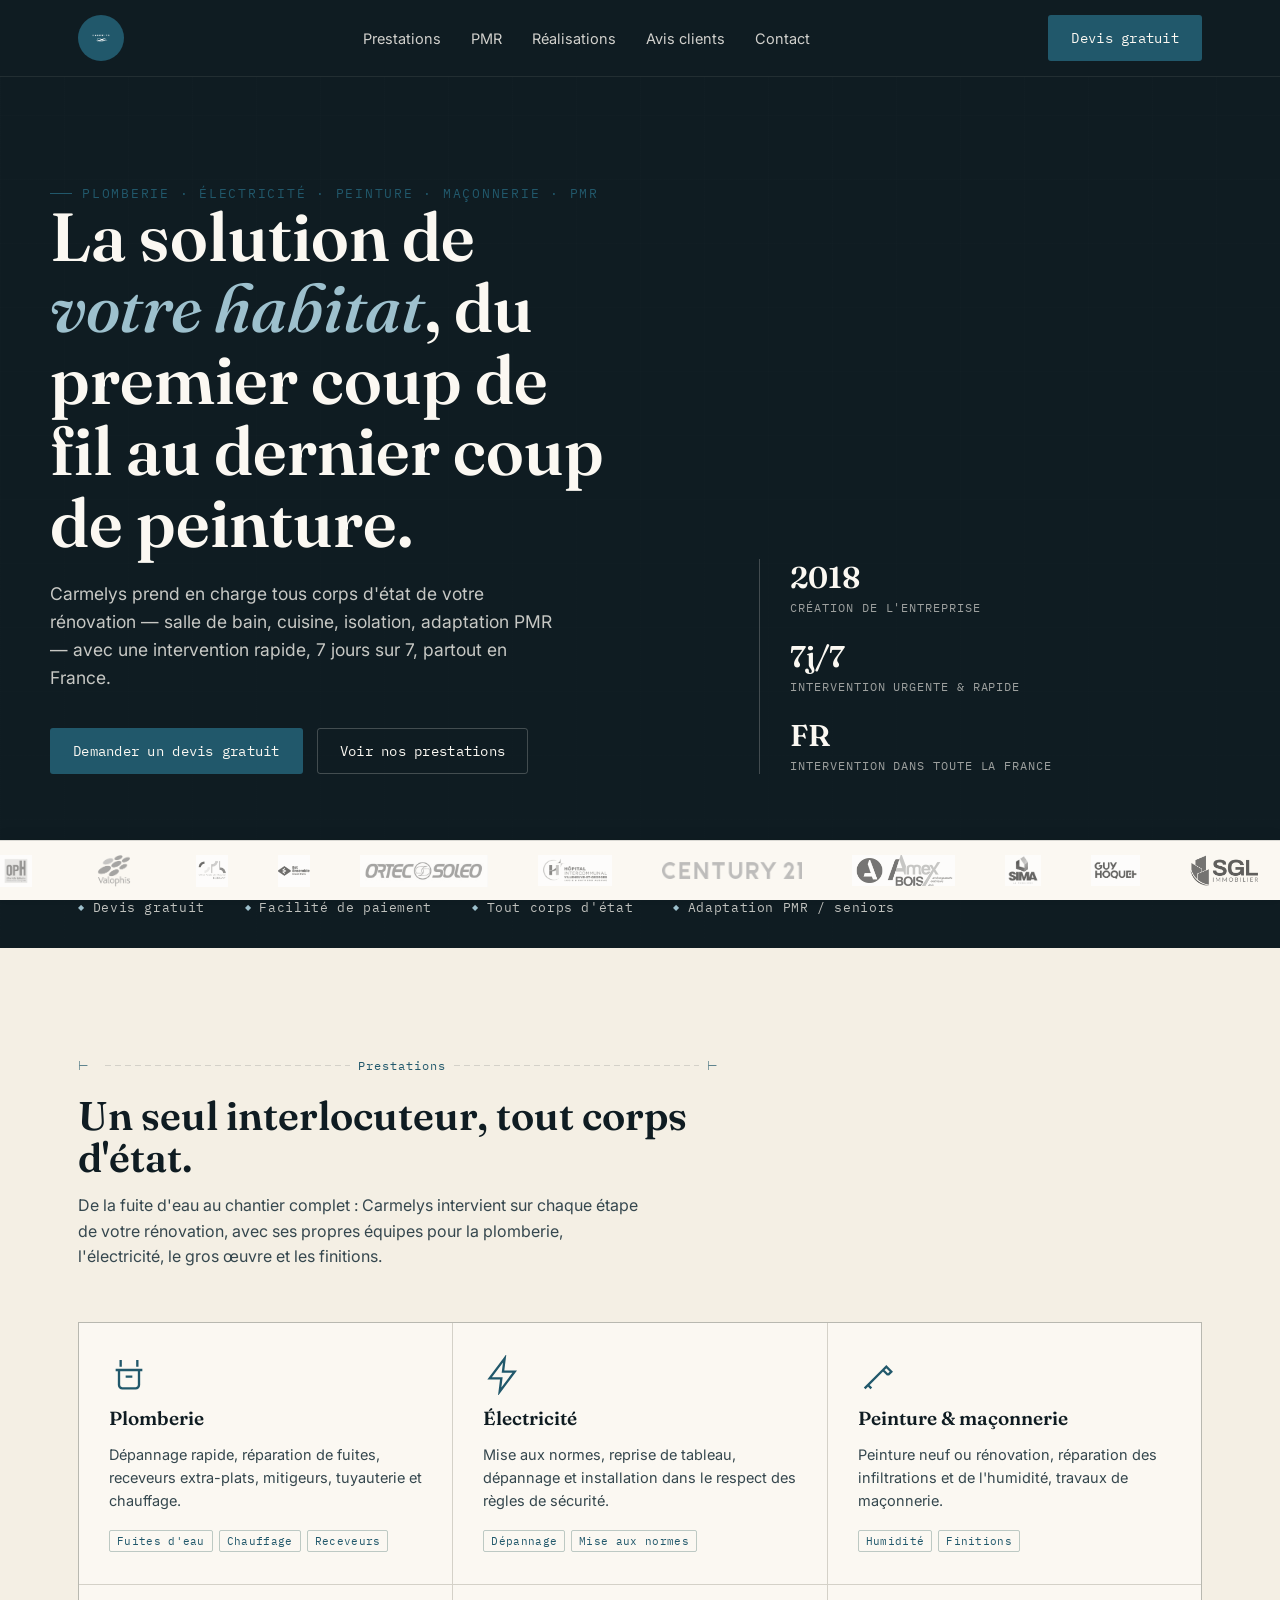
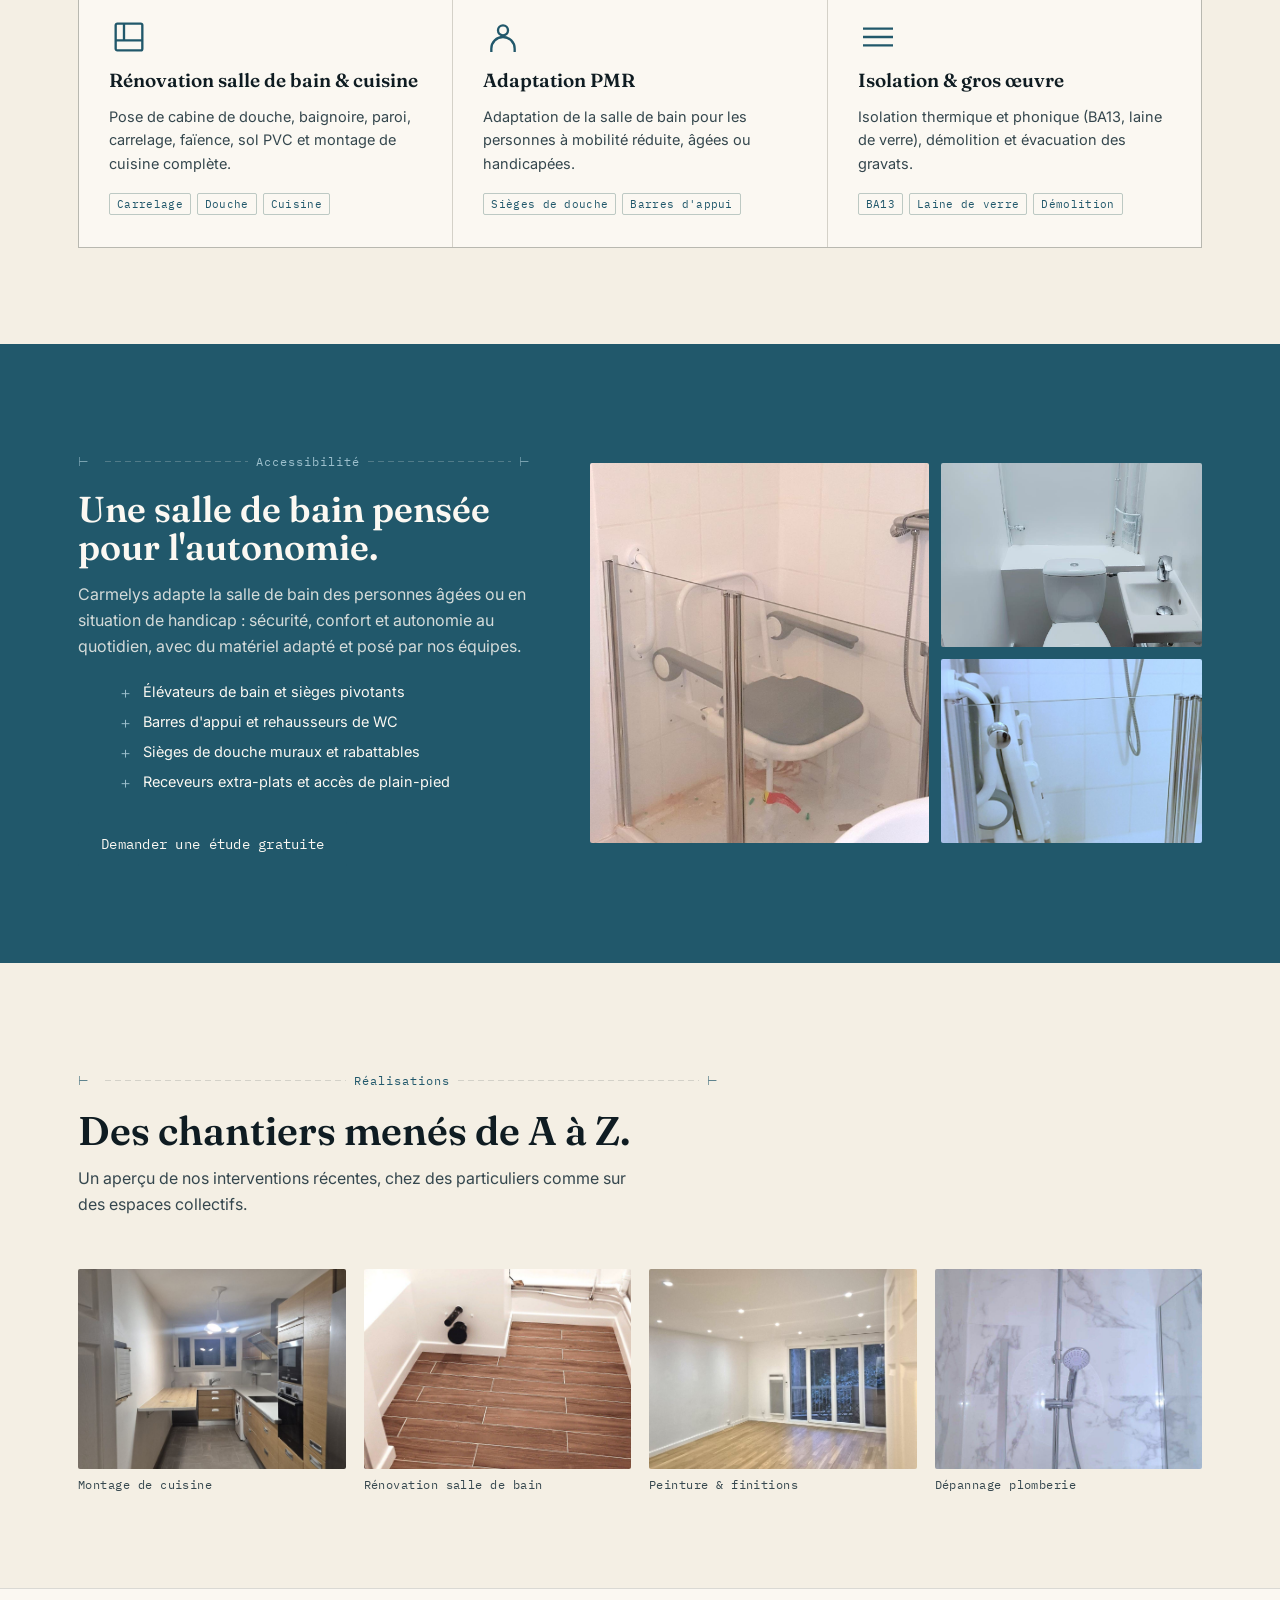
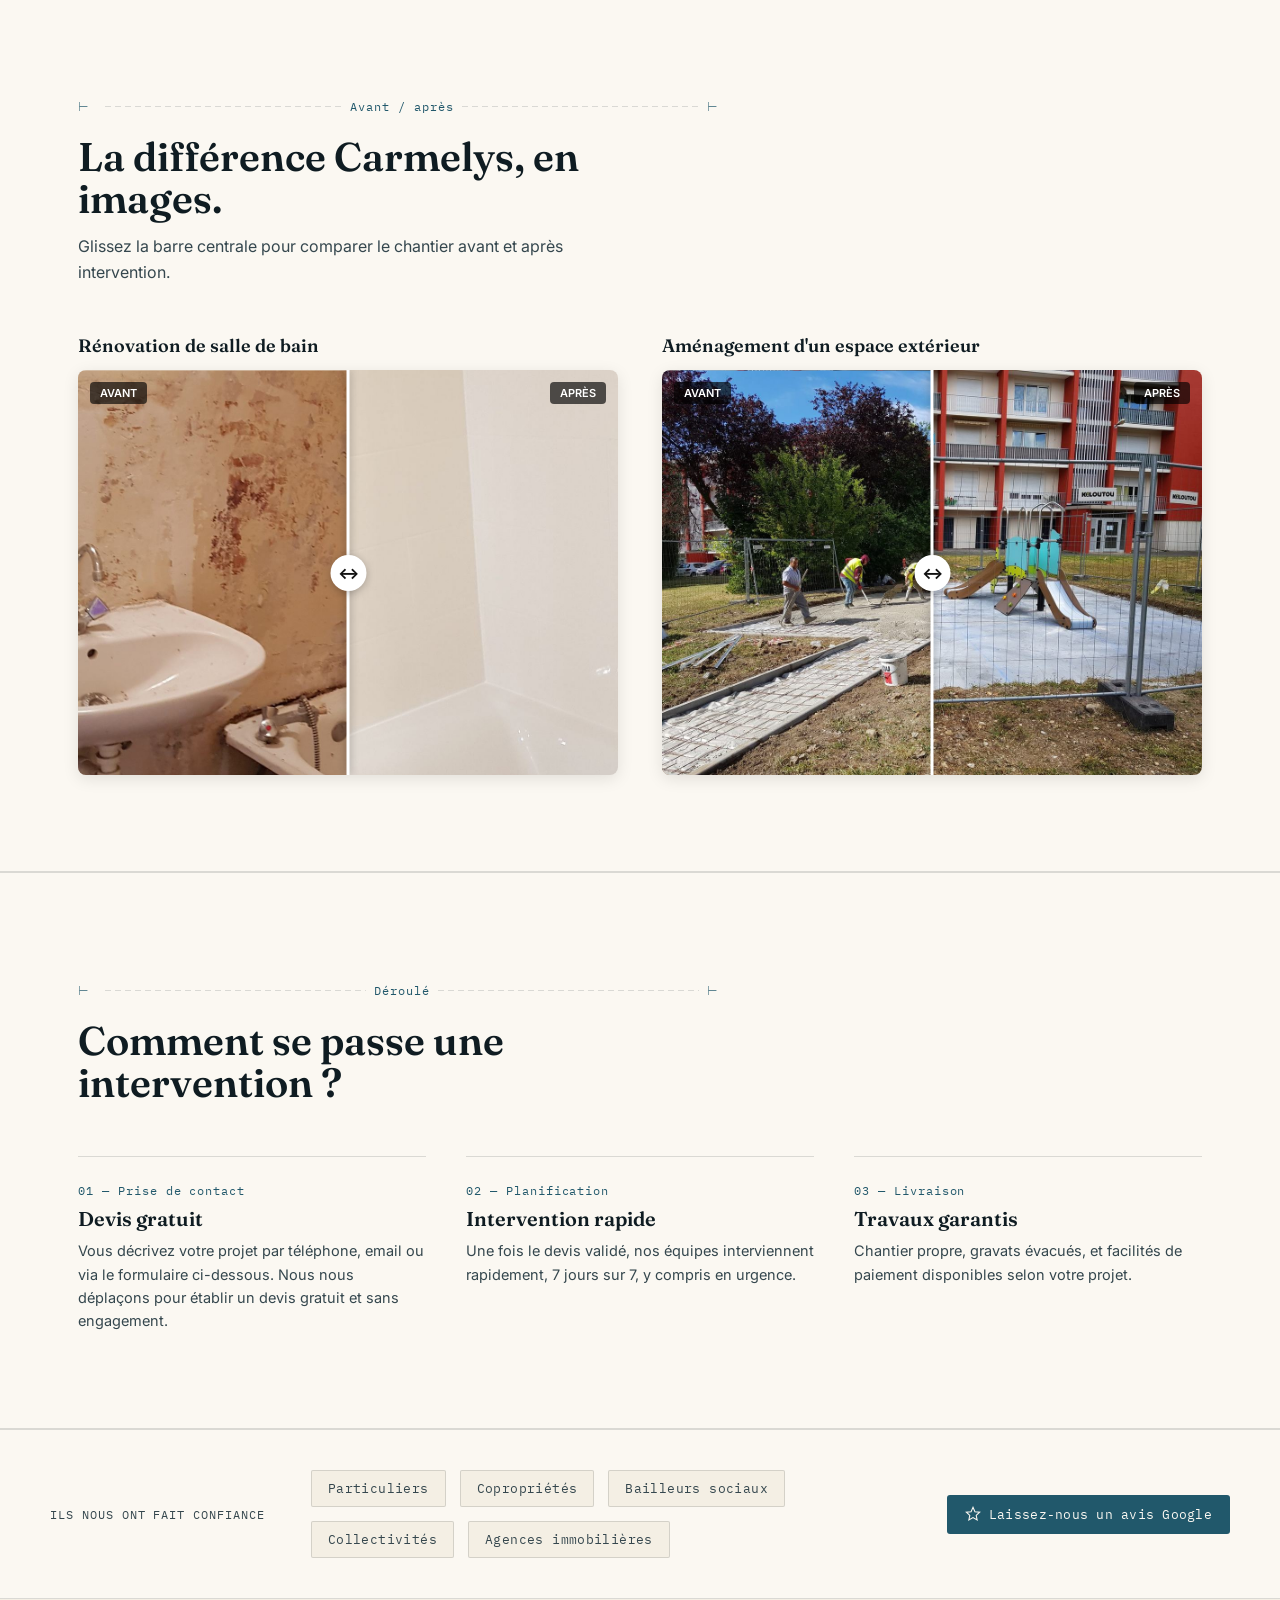
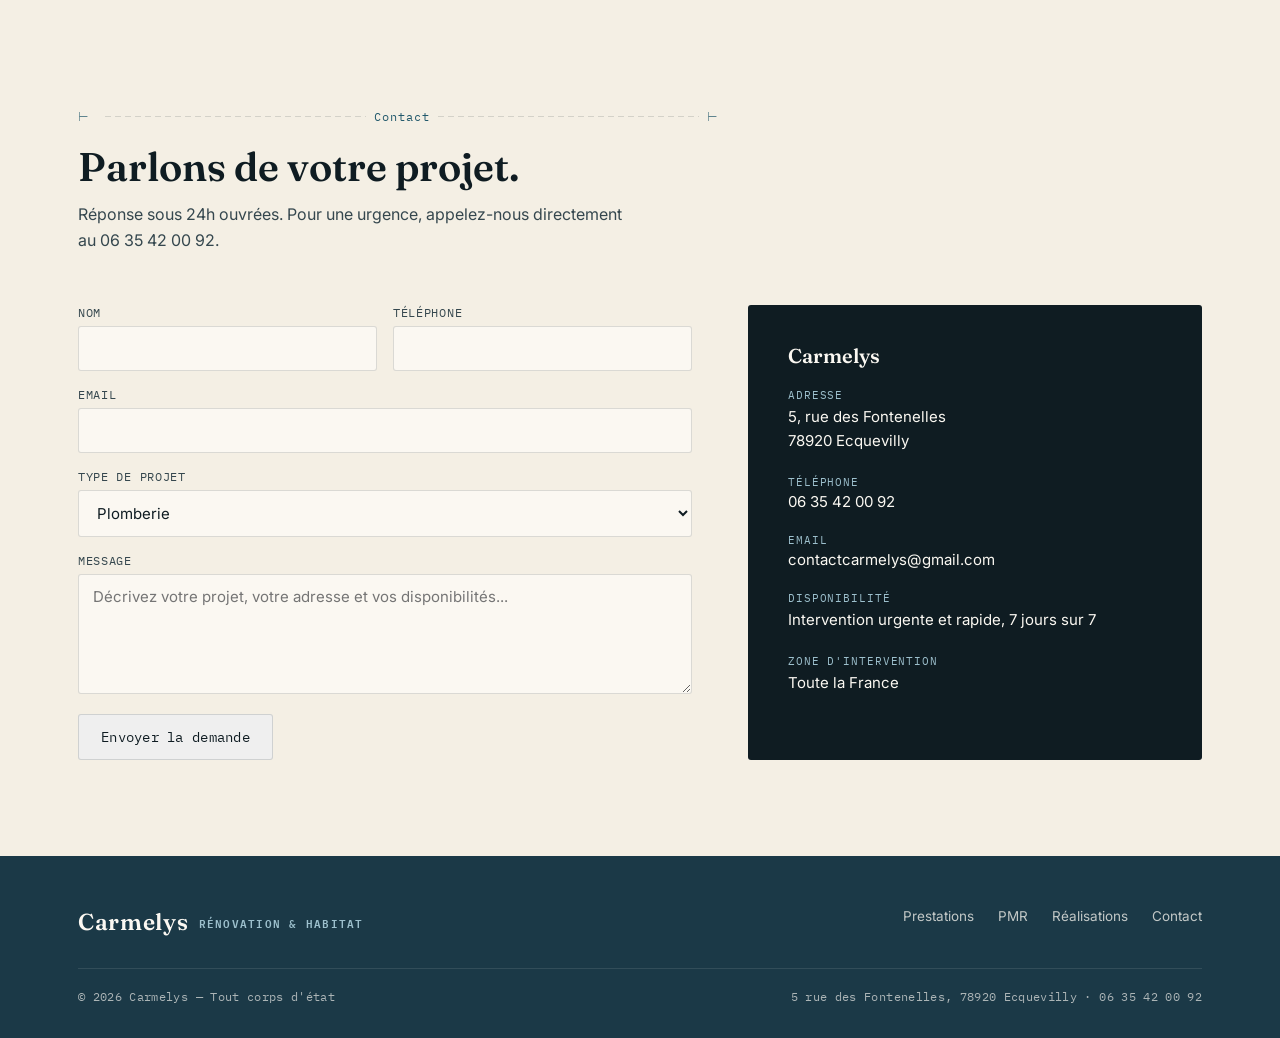
==== index.html @ 8f93f8f7 "Update index.html" ====
<!DOCTYPE html>
<html lang="fr">
<head>
<meta charset="UTF-8">
<meta name="viewport" content="width=device-width, initial-scale=1.0">
<title>Carmelys — Rénovation & adaptation de l'habitat | Ecquevilly</title>
<meta name="description" content="Carmelys : plomberie, électricité, peinture, maçonnerie, rénovation de salle de bain et cuisine, adaptation PMR. Intervention rapide, 7j/7, dans toute la France. Devis gratuit.">
<link rel="preconnect" href="https://fonts.googleapis.com">
<link rel="preconnect" href="https://fonts.gstatic.com" crossorigin>
<link href="https://fonts.googleapis.com/css2?family=Fraunces:ital,wght@0,500;0,600;1,500&family=Inter:wght@400;500;600&family=IBM+Plex+Mono:wght@400;500&display=swap" rel="stylesheet">
<link rel="stylesheet" href="assets/css/style.css">
</head>
<body>

<header class="site">
  <div class="wrap nav">
    <a href="#top" class="logo"><img src="assets/img/logo.png" alt="Carmelys" class="logo-mark"></a>
    <ul class="nav-links">
      <li><a href="#prestations">Prestations</a></li>
      <li><a href="#pmr">PMR</a></li>
      <li><a href="#realisations">Réalisations</a></li>
      <li><a href="#confiance">Avis clients</a></li>
      <li><a href="#contact">Contact</a></li>
    </ul>
    <div class="nav-actions">
      <a class="btn btn-primary" href="#contact">Devis gratuit</a>
      <button class="nav-toggle" id="nav-toggle" aria-expanded="false" aria-controls="mobile-menu" aria-label="Ouvrir le menu">
        <svg width="22" height="22" viewBox="0 0 24 24" fill="none" stroke="currentColor" stroke-width="2"><path d="M3 6h18M3 12h18M3 18h18"/></svg>
      </button>
    </div>
  </div>
  <ul class="nav-links mobile" id="mobile-menu">
    <li><a href="#prestations">Prestations</a></li>
    <li><a href="#pmr">PMR</a></li>
    <li><a href="#realisations">Réalisations</a></li>
    <li><a href="#confiance">Avis clients</a></li>
    <li><a href="#contact">Contact</a></li>
  </ul>
</header>

<main id="top">

  <!-- HERO -->
  <section class="hero" style="padding:0;">
    <div class="wrap hero-inner">
      <div>
        <div class="eyebrow">Plomberie · Électricité · Peinture · Maçonnerie · PMR</div>
        <h1>La solution de <em>votre habitat</em>, du premier coup de fil au dernier coup de peinture.</h1>
        <p class="lead">Carmelys prend en charge tous corps d'état de votre rénovation — salle de bain, cuisine, isolation, adaptation PMR — avec une intervention rapide, 7 jours sur 7, partout en France.</p>
        <div class="hero-ctas">
          <a class="btn btn-primary" href="#contact">Demander un devis gratuit</a>
          <a class="btn btn-ghost" href="#prestations">Voir nos prestations</a>
        </div>
      </div>
      <div class="hero-stats">
        <div class="hero-stat"><b>2018</b><span>Création de l'entreprise</span></div>
        <div class="hero-stat"><b>7j/7</b><span>Intervention urgente &amp; rapide</span></div>
        <div class="hero-stat"><b>FR</b><span>Intervention dans toute la France</span></div>
      </div>
    </div>
    <div class="wrap">
      <ul class="hero-strip">
        <li>Devis gratuit</li>
        <li>Facilité de paiement</li>
        <li>Tout corps d'état</li>
        <li>Adaptation PMR / seniors</li>
      </ul>
    </div>
  </section>

  <!-- PRESTATIONS -->
  <section id="prestations">
    <div class="wrap">
      <div class="section-head">
        <div class="dimline"><span></span><span class="rule"></span><span>Prestations</span><span class="rule"></span></div>
        <h2>Un seul interlocuteur, tout corps d'état.</h2>
        <p>De la fuite d'eau au chantier complet : Carmelys intervient sur chaque étape de votre rénovation, avec ses propres équipes pour la plomberie, l'électricité, le gros œuvre et les finitions.</p>
      </div>

      <div class="services-grid">

        <div class="service-card">
          <svg class="service-icon" viewBox="0 0 24 24" fill="none" stroke="currentColor" stroke-width="1.4"><path d="M7 3v4M17 3v4M4 9h16M6 9v9a2 2 0 002 2h8a2 2 0 002-2V9M10 13h4"/></svg>
          <h3>Plomberie</h3>
          <p>Dépannage rapide, réparation de fuites, receveurs extra-plats, mitigeurs, tuyauterie et chauffage.</p>
          <div class="service-tags"><span>Fuites d'eau</span><span>Chauffage</span><span>Receveurs</span></div>
        </div>

        <div class="service-card">
          <svg class="service-icon" viewBox="0 0 24 24" fill="none" stroke="currentColor" stroke-width="1.4"><path d="M13 2 4 14h7l-1 8 9-12h-7l1-8Z"/></svg>
          <h3>Électricité</h3>
          <p>Mise aux normes, reprise de tableau, dépannage et installation dans le respect des règles de sécurité.</p>
          <div class="service-tags"><span>Dépannage</span><span>Mise aux normes</span></div>
        </div>

        <div class="service-card">
          <svg class="service-icon" viewBox="0 0 24 24" fill="none" stroke="currentColor" stroke-width="1.4"><path d="M4 20 15 9m0 0 2-2 3 3-2 2m-3-3 3 3M6 18l2 2"/></svg>
          <h3>Peinture &amp; maçonnerie</h3>
          <p>Peinture neuf ou rénovation, réparation des infiltrations et de l'humidité, travaux de maçonnerie.</p>
          <div class="service-tags"><span>Humidité</span><span>Finitions</span></div>
        </div>

        <div class="service-card">
          <svg class="service-icon" viewBox="0 0 24 24" fill="none" stroke="currentColor" stroke-width="1.4"><rect x="4" y="4" width="16" height="16" rx="1"/><path d="M4 14h16M9 4v10"/></svg>
          <h3>Rénovation salle de bain &amp; cuisine</h3>
          <p>Pose de cabine de douche, baignoire, paroi, carrelage, faïence, sol PVC et montage de cuisine complète.</p>
          <div class="service-tags"><span>Carrelage</span><span>Douche</span><span>Cuisine</span></div>
        </div>

        <div class="service-card">
          <svg class="service-icon" viewBox="0 0 24 24" fill="none" stroke="currentColor" stroke-width="1.4"><circle cx="12" cy="8" r="3"/><path d="M5 21v-2a7 7 0 0114 0v2"/></svg>
          <h3>Adaptation PMR</h3>
          <p>Adaptation de la salle de bain pour les personnes à mobilité réduite, âgées ou handicapées.</p>
          <div class="service-tags"><span>Sièges de douche</span><span>Barres d'appui</span></div>
        </div>

        <div class="service-card">
          <svg class="service-icon" viewBox="0 0 24 24" fill="none" stroke="currentColor" stroke-width="1.4"><path d="M3 12h18M3 7h18M3 17h18"/></svg>
          <h3>Isolation &amp; gros œuvre</h3>
          <p>Isolation thermique et phonique (BA13, laine de verre), démolition et évacuation des gravats.</p>
          <div class="service-tags"><span>BA13</span><span>Laine de verre</span><span>Démolition</span></div>
        </div>

      </div>
    </div>
  </section>

  <!-- PMR -->
  <section id="pmr" class="pmr">
    <div class="wrap pmr-inner">
      <div>
        <div class="dimline on-dark"><span></span><span class="rule"></span><span>Accessibilité</span><span class="rule"></span></div>
        <h2>Une salle de bain pensée pour l'autonomie.</h2>
        <p>Carmelys adapte la salle de bain des personnes âgées ou en situation de handicap : sécurité, confort et autonomie au quotidien, avec du matériel adapté et posé par nos équipes.</p>
        <ul class="pmr-list">
          <li>Élévateurs de bain et sièges pivotants</li>
          <li>Barres d'appui et rehausseurs de WC</li>
          <li>Sièges de douche muraux et rabattables</li>
          <li>Receveurs extra-plats et accès de plain-pied</li>
        </ul>
        <div class="hero-ctas" style="margin-top:28px;">
          <a class="btn btn-primary" href="#contact">Demander une étude gratuite</a>
        </div>
      </div>
      <div class="pmr-photos">
        <img class="tall" src="assets/img/bathlift.jpg" alt="Élévateur de bain installé pour l'adaptation PMR">
        <img src="assets/img/toilet.jpg" alt="Barre d'appui posée près des toilettes">
        <img src="assets/img/showerchair.jpg" alt="Siège de douche rabattable pour personne à mobilité réduite">
      </div>
    </div>
  </section>

  <!-- REALISATIONS -->
  <section id="realisations">
    <div class="wrap">
      <div class="section-head">
        <div class="dimline"><span></span><span class="rule"></span><span>Réalisations</span><span class="rule"></span></div>
        <h2>Des chantiers menés de A à Z.</h2>
        <p>Un aperçu de nos interventions récentes, chez des particuliers comme sur des espaces collectifs.</p>
      </div>
      <div class="gallery">
        <figure>
          <img src="assets/img/kitchen.jpg" alt="Montage complet d'une cuisine">
          <figcaption>Montage de cuisine</figcaption>
        </figure>
        <figure>
          <img src="assets/img/bathmosaic.jpg" alt="Rénovation de salle de bain avec carrelage mosaïque">
          <figcaption>Rénovation salle de bain</figcaption>
        </figure>
        <figure>
          <img src="assets/img/peinture.jpg" alt="Travaux de peinture et remise en état des murs">
          <figcaption>Peinture &amp; finitions</figcaption>
        </figure>
        <figure>
          <img src="assets/img/plomberie.jpg" alt="Intervention de plomberie sur une installation">
          <figcaption>Dépannage plomberie</figcaption>
        </figure>
      </div>
    </div>
  </section>

<!-- AVANT / APRES INTERACTIF -->
  <section id="avant-apres" style="background:var(--paper); border-top:1px solid var(--line); border-bottom:1px solid var(--line);">
    <div class="wrap">
      <div class="section-head">
        <div class="dimline"><span></span><span class="rule"></span><span>Avant / après</span><span class="rule"></span></div>
        <h2>La différence Carmelys, en images.</h2>
        <p>Glissez la barre centrale pour comparer le chantier avant et après intervention.</p>
      </div>
      <div class="ba-grid">
        
        <!-- Projet 1 -->
        <div class="ba-pair">
          <h3>Rénovation de salle de bain</h3>
          <div class="ba-container" style="--pos: 50%;">
            <img src="assets/img/baignoire-apres.jpg" alt="Salle de bain après" class="ba-img">
            <img src="assets/img/baignoire-avant.jpg" alt="Salle de bain avant" class="ba-img ba-before">
            <div class="ba-handle"></div>
            <input type="range" min="0" max="100" value="50" class="ba-slider-input" oninput="this.parentElement.style.setProperty('--pos', this.value + '%')" aria-label="Comparer avant et après">
            <span class="ba-badge before">Avant</span>
            <span class="ba-badge after">Après</span>
          </div>
        </div>

        <!-- Projet 2 -->
        <div class="ba-pair">
          <h3>Aménagement d'un espace extérieur</h3>
          <div class="ba-container" style="--pos: 50%;">
            <img src="assets/img/parc-apres.jpg" alt="Espace extérieur après" class="ba-img">
            <img src="assets/img/parc-avant.jpg" alt="Espace extérieur avant" class="ba-img ba-before">
            <div class="ba-handle"></div>
            <input type="range" min="0" max="100" value="50" class="ba-slider-input" oninput="this.parentElement.style.setProperty('--pos', this.value + '%')" aria-label="Comparer avant et après">
            <span class="ba-badge before">Avant</span>
            <span class="ba-badge after">Après</span>
          </div>
        </div>

      </div>
    </div>
  </section>

  <!-- PROCESS -->
  <section style="background:var(--paper); border-top:1px solid var(--line); border-bottom:1px solid var(--line);">
    <div class="wrap">
      <div class="section-head">
        <div class="dimline"><span></span><span class="rule"></span><span>Déroulé</span><span class="rule"></span></div>
        <h2>Comment se passe une intervention ?</h2>
      </div>
      <div class="process">
        <div class="process-step">
          <div class="num">01 — Prise de contact</div>
          <h3>Devis gratuit</h3>
          <p>Vous décrivez votre projet par téléphone, email ou via le formulaire ci-dessous. Nous nous déplaçons pour établir un devis gratuit et sans engagement.</p>
        </div>
        <div class="process-step">
          <div class="num">02 — Planification</div>
          <h3>Intervention rapide</h3>
          <p>Une fois le devis validé, nos équipes interviennent rapidement, 7 jours sur 7, y compris en urgence.</p>
        </div>
        <div class="process-step">
          <div class="num">03 — Livraison</div>
          <h3>Travaux garantis</h3>
          <p>Chantier propre, gravats évacués, et facilités de paiement disponibles selon votre projet.</p>
        </div>
      </div>
    </div>
  </section>

  <!-- CONFIANCE -->
  <section id="confiance" class="trust" style="padding:0;">
    <div class="wrap trust-inner">
      <span class="trust-label">Ils nous ont fait confiance</span>
      <div class="trust-chips">
        <span class="trust-chip">Particuliers</span>
        <span class="trust-chip">Copropriétés</span>
        <span class="trust-chip">Bailleurs sociaux</span>
        <span class="trust-chip">Collectivités</span>
        <span class="trust-chip">Agences immobilières</span>
      </div>
      <a class="trust-review" href="https://share.google/zj9U9EHLuNdZu4Ip6" target="_blank" rel="noopener">
        <svg width="16" height="16" viewBox="0 0 24 24" fill="none" stroke="currentColor" stroke-width="1.6"><path d="M12 2 14.9 8.6 22 9.3l-5.2 4.7L18.2 21 12 17.3 5.8 21l1.4-7-5.2-4.7 7.1-.7Z"/></svg>
        Laissez-nous un avis Google
      </a>
    </div>
  </section>

  <!-- CONTACT -->
  <section id="contact">
    <div class="wrap">
      <div class="section-head">
        <div class="dimline"><span></span><span class="rule"></span><span>Contact</span><span class="rule"></span></div>
        <h2>Parlons de votre projet.</h2>
        <p>Réponse sous 24h ouvrées. Pour une urgence, appelez-nous directement au 06 35 42 00 92.</p>
      </div>

      <div class="contact-inner">
        <form class="contact-form" id="carmelys-form" action="https://formsubmit.co/contactcarmelys@gmail.com" method="POST">
          <input type="hidden" name="_subject" value="Nouvelle demande de devis - site Carmelys">
          <input type="hidden" name="_captcha" value="false">
          <input type="text" name="_honey" style="display:none" tabindex="-1" autocomplete="off">
          <div class="form-row">
            <div>
              <label for="nom">Nom</label>
              <input id="nom" name="nom" type="text" required>
            </div>
            <div>
              <label for="telephone">Téléphone</label>
              <input id="telephone" name="telephone" type="tel" required>
            </div>
          </div>
          <div>
            <label for="email">Email</label>
            <input id="email" name="email" type="email" required>
          </div>
          <div>
            <label for="projet">Type de projet</label>
            <select id="projet" name="type_de_projet">
              <option>Plomberie</option>
              <option>Électricité</option>
              <option>Peinture / maçonnerie</option>
              <option>Rénovation salle de bain</option>
              <option>Rénovation cuisine</option>
              <option>Adaptation PMR</option>
              <option>Isolation</option>
              <option>Autre / je ne sais pas encore</option>
            </select>
          </div>
          <div>
            <label for="message">Message</label>
            <textarea id="message" name="message" placeholder="Décrivez votre projet, votre adresse et vos disponibilités..." required></textarea>
          </div>
          <button class="btn btn-dark" type="submit" style="justify-self:start;">Envoyer la demande</button>
        </form>

        <div class="contact-card">
          <h3>Carmelys</h3>
          <div class="contact-item">
            <span class="label">Adresse</span>
            <p>5, rue des Fontenelles<br>78920 Ecquevilly</p>
          </div>
          <div class="contact-item">
            <span class="label">Téléphone</span>
            <a href="tel:+33635420092">06 35 42 00 92</a>
          </div>
          <div class="contact-item">
            <span class="label">Email</span>
            <a href="mailto:contactcarmelys@gmail.com">contactcarmelys@gmail.com</a>
          </div>
          <div class="contact-item">
            <span class="label">Disponibilité</span>
            <p>Intervention urgente et rapide, 7 jours sur 7</p>
          </div>
          <div class="contact-item">
            <span class="label">Zone d'intervention</span>
            <p>Toute la France</p>
          </div>
        </div>
      </div>
    </div>
  </section>

</main>

<footer class="site">
  <div class="wrap">
    <div class="footer-top">
      <a href="#top" class="logo">Carmelys <span>Rénovation &amp; habitat</span></a>
      <ul class="footer-nav">
        <li><a href="#prestations">Prestations</a></li>
        <li><a href="#pmr">PMR</a></li>
        <li><a href="#realisations">Réalisations</a></li>
        <li><a href="#contact">Contact</a></li>
      </ul>
    </div>
    <div class="footer-bottom">
      <span>© 2026 Carmelys — Tout corps d'état</span>
      <span>5 rue des Fontenelles, 78920 Ecquevilly · 06 35 42 00 92</span>
    </div>
  </div>
</footer>

<!-- BANDEAU DÉFILANT -->
<div class="partners-banner">
  <div class="partners-track">
    <!-- Passage 1 -->
    <span class="partner-item"><img src="assets/img/logos/oph-villeneuve.png" alt="OPH de Villeneuve Saint Georges"></span>
    <span class="partner-item"><img src="assets/img/logos/valophis.png" alt="Valophis"></span>
    <span class="partner-item"><img src="assets/img/logos/oph-bobigny.png" alt="OPH de Bobigny"></span>
    <span class="partner-item"><img src="assets/img/logos/est-ensemble.png" alt="Est Ensemble"></span>
    <span class="partner-item"><img src="assets/img/logos/ortec.png" alt="Ortec"></span>
    <span class="partner-item"><img src="assets/img/logos/chiv.png" alt="CHIV Villeneuve Saint Georges"></span>
    <span class="partner-item"><img src="assets/img/logos/century21.png" alt="Century 21"></span>
    <span class="partner-item"><img src="assets/img/logos/amex-bois.png" alt="Amex Bois"></span>
    <span class="partner-item"><img src="assets/img/logos/fonciere-sima.png" alt="Foncière Sima"></span>
    <span class="partner-item"><img src="assets/img/logos/guy-hoquet.png" alt="Agence Guy Hoquet"></span>
    <span class="partner-item"><img src="assets/img/logos/sgl.png" alt="Agence Internationale SGL"></span>

    <!-- Passage 2 pour boucle continue -->
    <span class="partner-item"><img src="assets/img/logos/oph-villeneuve.png" alt="OPH de Villeneuve Saint Georges"></span>
    <span class="partner-item"><img src="assets/img/logos/valophis.png" alt="Valophis"></span>
    <span class="partner-item"><img src="assets/img/logos/oph-bobigny.png" alt="OPH de Bobigny"></span>
    <span class="partner-item"><img src="assets/img/logos/est-ensemble.png" alt="Est Ensemble"></span>
    <span class="partner-item"><img src="assets/img/logos/ortec.png" alt="Ortec"></span>
    <span class="partner-item"><img src="assets/img/logos/chiv.png" alt="CHIV Villeneuve Saint Georges"></span>
    <span class="partner-item"><img src="assets/img/logos/century21.png" alt="Century 21"></span>
    <span class="partner-item"><img src="assets/img/logos/amex-bois.png" alt="Amex Bois"></span>
    <span class="partner-item"><img src="assets/img/logos/fonciere-sima.png" alt="Foncière Sima"></span>
    <span class="partner-item"><img src="assets/img/logos/guy-hoquet.png" alt="Agence Guy Hoquet"></span>
    <span class="partner-item"><img src="assets/img/logos/sgl.png" alt="Agence Internationale SGL"></span>
  </div>
</div>

<script src="assets/js/main.js"></script>
</body>
</html>
---- assets/css/style.css ----
/* ==========================================================================
   CARMELYS — feuille de style
   Palette calée sur le bleu-pétrole exact du logo (#21586b), déclinaison
   monochrome (encre marine très sombre → pétrole → teinte claire) + sable.
   Typo : Fraunces (titres) / Inter (texte) / IBM Plex Mono (repères techniques)
   Signature : traits de cotation façon plan d'exécution (blueprint)
   ========================================================================== */

:root {
  --ink: #0f1c22;
  --ink-soft: #35474e;
  --petrol: #21586b;
  --petrol-deep: #1b3947;
  --petrol-light: #6f97a8;
  --sable: #f4efe4;
  --paper: #fbf8f2;
  --brass: #21586b;
  --brass-light: #9dc0cd;
  --line: rgba(15, 28, 34, 0.14);
  --line-light: rgba(251, 248, 242, 0.22);

  --font-display: "Fraunces", ui-serif, Georgia, serif;
  --font-body: "Inter", ui-sans-serif, system-ui, sans-serif;
  --font-mono: "IBM Plex Mono", ui-monospace, monospace;

  --container: 1180px;
}

* { box-sizing: border-box; }
html { scroll-behavior: smooth; }
body {
  margin: 0;
  font-family: var(--font-body);
  background: var(--sable);
  color: var(--ink);
  -webkit-font-smoothing: antialiased;
}
img { max-width: 100%; display: block; }
a { color: inherit; }
h1, h2, h3 { font-family: var(--font-display); margin: 0; line-height: 1.05; }
p { line-height: 1.6; margin: 0; }
.wrap { max-width: var(--container); margin: 0 auto; padding: 0 28px; }
.eyebrow {
  font-family: var(--font-mono);
  font-size: 12.5px;
  letter-spacing: 0.14em;
  text-transform: uppercase;
  color: var(--brass);
  display: flex;
  align-items: center;
  gap: 10px;
}
.eyebrow::before {
  content: "";
  width: 22px;
  height: 1px;
  background: var(--brass);
  display: inline-block;
}
.btn {
  font-family: var(--font-mono);
  font-size: 13.5px;
  letter-spacing: 0.02em;
  text-decoration: none;
  display: inline-flex;
  align-items: center;
  gap: 8px;
  padding: 13px 22px;
  border-radius: 3px;
  border: 1px solid transparent;
  cursor: pointer;
  transition: transform 0.15s ease, background 0.2s ease, color 0.2s ease;
}
.btn:active { transform: translateY(1px); }
.btn-primary { background: var(--brass); color: var(--paper); }
.btn-primary:hover { background: var(--petrol-deep); }
.btn-ghost { border-color: var(--line-light); color: var(--paper); }
.btn-ghost:hover { background: rgba(251, 248, 242, 0.08); }
.btn-dark { border-color: var(--line); color: var(--ink); }
.btn-dark:hover { background: var(--ink); color: var(--paper); }

/* dimension-line divider — motif signature (traits de cotation) */
.dimline {
  display: flex;
  align-items: center;
  gap: 8px;
  color: var(--brass);
  margin: 14px 0 22px;
  font-family: var(--font-mono);
  font-size: 12px;
  letter-spacing: 0.08em;
}
.dimline::before, .dimline::after { content: "⊢"; opacity: 0.7; }
.dimline .rule { flex: 1; height: 1px; background: repeating-linear-gradient(90deg, var(--line) 0 6px, transparent 6px 10px); }
.dimline.on-dark { color: var(--brass-light); }
.dimline.on-dark .rule { background: repeating-linear-gradient(90deg, var(--line-light) 0 6px, transparent 6px 10px); }

/* ---------- header ---------- */
header.site {
  position: sticky;
  top: 0;
  z-index: 40;
  background: var(--ink);
  border-bottom: 1px solid rgba(251,248,242,0.08);
}
.nav {
  display: flex;
  align-items: center;
  justify-content: space-between;
  height: 76px;
}
.logo {
  font-family: var(--font-display);
  font-weight: 600;
  font-size: 23px;
  letter-spacing: 0.03em;
  color: var(--paper);
  text-decoration: none;
  display: flex;
  align-items: center;
  gap: 10px;
}
.logo-mark { height: 46px; width: 46px; object-fit: cover; border-radius: 50%; display: block; }
.logo span {
  font-family: var(--font-mono);
  font-size: 10.5px;
  color: var(--brass-light);
  letter-spacing: 0.12em;
  text-transform: uppercase;
}
.nav-links {
  display: flex;
  gap: 30px;
  list-style: none;
  margin: 0;
  padding: 0;
  font-size: 14.5px;
}
.nav-links a {
  text-decoration: none;
  color: rgba(251,248,242,0.82);
  position: relative;
  padding-bottom: 3px;
}
.nav-links a:hover { color: var(--paper); }
.nav-actions { display: flex; align-items: center; gap: 18px; }
.nav-phone {
  font-family: var(--font-mono);
  color: var(--paper);
  text-decoration: none;
  font-size: 14px;
}
.nav-toggle {
  display: none;
  background: none;
  border: 1px solid var(--line-light);
  color: var(--paper);
  border-radius: 3px;
  padding: 8px;
  cursor: pointer;
}
.nav-links.mobile {
  display: none;
  flex-direction: column;
  gap: 0;
  padding: 6px 28px 18px;
  margin: 0;
}
.nav-links.mobile a {
  display: block;
  padding: 12px 0;
  border-top: 1px solid rgba(251,248,242,0.08);
}
header.site.menu-open .nav-links.mobile { display: flex; }

/* ---------- hero ---------- */
.hero {
  position: relative;
  background: var(--ink);
  color: var(--paper);
  overflow: hidden;
  background-image:
    linear-gradient(180deg, rgba(15,28,34,0.86), rgba(15,28,34,0.97)),
    repeating-linear-gradient(0deg, rgba(251,248,242,0.05) 0 1px, transparent 1px 64px),
    repeating-linear-gradient(90deg, rgba(251,248,242,0.05) 0 1px, transparent 1px 64px);
}
.hero-inner {
  padding: 108px 0 92px;
  display: grid;
  grid-template-columns: 1.25fr 0.9fr;
  gap: 56px;
  align-items: end;
}
.hero h1 {
  font-size: clamp(40px, 5.4vw, 68px);
  font-weight: 600;
  max-width: 13ch;
}
.hero h1 em { font-style: italic; color: var(--brass-light); font-weight: 500; }
.hero p.lead {
  margin-top: 22px;
  max-width: 46ch;
  font-size: 17.5px;
  color: rgba(251,248,242,0.78);
}
.hero-ctas { display: flex; gap: 14px; margin-top: 36px; flex-wrap: wrap; }
.hero-stats {
  border-left: 1px solid var(--line-light);
  padding-left: 30px;
  display: grid;
  gap: 22px;
}
.hero-stat b {
  display: block;
  font-family: var(--font-display);
  font-size: 30px;
  font-weight: 600;
}
.hero-stat span {
  font-family: var(--font-mono);
  font-size: 11.5px;
  letter-spacing: 0.08em;
  text-transform: uppercase;
  color: rgba(251,248,242,0.6);
}
.hero-strip {
  border-top: 1px solid var(--line-light);
  padding: 20px 0;
  display: flex;
  gap: 40px;
  flex-wrap: wrap;
  font-family: var(--font-mono);
  font-size: 12.5px;
  letter-spacing: 0.05em;
  color: rgba(251,248,242,0.75);
}
.hero-strip li { list-style: none; display: flex; gap: 8px; align-items: center; }
.hero-strip li::before { content: "◆"; color: var(--brass-light); font-size: 8px; }

/* ---------- section shell ---------- */
section { padding: 96px 0; }
.section-head { max-width: 640px; margin-bottom: 52px; }
.section-head h2 { font-size: clamp(28px, 3.4vw, 40px); font-weight: 600; }
.section-head p { margin-top: 14px; color: var(--ink-soft); font-size: 16px; max-width: 56ch; }

/* ---------- prestations ---------- */
.services-grid {
  display: grid;
  grid-template-columns: repeat(3, 1fr);
  gap: 1px;
  background: var(--line);
  border: 1px solid var(--line);
}
.service-card {
  background: var(--paper);
  padding: 32px 30px;
  display: flex;
  flex-direction: column;
  gap: 14px;
}
.service-icon {
  width: 40px; height: 40px;
  color: var(--petrol);
}
.service-card h3 { font-size: 19px; font-weight: 600; }
.service-card p { color: var(--ink-soft); font-size: 14.5px; }
.service-tags {
  display: flex; flex-wrap: wrap; gap: 6px; margin-top: 4px;
}
.service-tags span {
  font-family: var(--font-mono);
  font-size: 10.5px;
  letter-spacing: 0.03em;
  color: var(--petrol);
  border: 1px solid rgba(31,79,76,0.28);
  border-radius: 2px;
  padding: 3px 7px;
}

/* ---------- PMR band ---------- */
.pmr {
  background: var(--petrol);
  color: var(--paper);
}
.pmr-inner {
  display: grid;
  grid-template-columns: 0.85fr 1.15fr;
  gap: 60px;
  align-items: center;
}
.pmr h2 { font-size: clamp(26px, 3.2vw, 36px); font-weight: 600; }
.pmr p { color: rgba(251,248,242,0.82); margin-top: 16px; font-size: 16px; }
.pmr-list { margin-top: 24px; display: grid; gap: 10px; font-size: 14.5px; }
.pmr-list li { list-style: none; display: flex; gap: 10px; }
.pmr-list li::before { content: "＋"; color: var(--brass-light); font-family: var(--font-mono); }
.pmr-photos {
  display: grid;
  grid-template-columns: 1.3fr 1fr;
  grid-template-rows: 1fr 1fr;
  gap: 12px;
  height: 380px;
  overflow: hidden;
}
.pmr-photos img { width: 100%; height: 100%; min-height: 0; min-width: 0; object-fit: cover; border-radius: 2px; display: block; }
.pmr-photos .tall { grid-row: 1 / 3; height: 100%; }

/* ---------- réalisations ---------- */
.gallery {
  display: grid;
  grid-template-columns: repeat(4, 1fr);
  gap: 18px;
}
.gallery figure { margin: 0; }
.gallery img { width: 100%; height: 200px; object-fit: cover; border-radius: 2px; }
.gallery figcaption {
  font-family: var(--font-mono);
  font-size: 11.5px;
  letter-spacing: 0.04em;
  color: var(--ink-soft);
  margin-top: 8px;
}

/* ---------- avant / après ---------- */
.ba-grid {
  display: grid;
  grid-template-columns: 1fr 1fr;
  gap: 44px;
}
.ba-pair h3 {
  font-family: var(--font-display);
  font-size: 18px;
  font-weight: 600;
  margin-bottom: 14px;
}
.ba-images {
  display: grid;
  grid-template-columns: 1fr 1fr;
  gap: 2px;
  background: var(--line);
  border: 1px solid var(--line);
}
.ba-images figure { position: relative; margin: 0; overflow: hidden; }
.ba-images img { width: 100%; height: 240px; object-fit: cover; display: block; min-height: 0; }
.ba-images figcaption {
  position: absolute;
  top: 10px;
  left: 10px;
  font-family: var(--font-mono);
  font-size: 10.5px;
  letter-spacing: 0.08em;
  text-transform: uppercase;
  background: var(--ink);
  color: var(--paper);
  padding: 4px 10px;
  border-radius: 2px;
}
.ba-images figure.after figcaption { background: var(--petrol); }

/* ---------- process ---------- */
.process {
  display: grid;
  grid-template-columns: repeat(3, 1fr);
  gap: 40px;
}
.process-step { position: relative; padding-top: 26px; border-top: 1px solid var(--line); }
.process-step .num {
  font-family: var(--font-mono);
  font-size: 12px;
  color: var(--brass);
  letter-spacing: 0.08em;
}
.process-step h3 { margin-top: 10px; font-size: 20px; font-weight: 600; }
.process-step p { margin-top: 10px; color: var(--ink-soft); font-size: 14.5px; }

/* ---------- trust band ---------- */
.trust { background: var(--paper); border-top: 1px solid var(--line); border-bottom: 1px solid var(--line); }
.trust-inner { display: flex; align-items: center; gap: 46px; flex-wrap: wrap; padding: 40px 0; }
.trust-label {
  font-family: var(--font-mono);
  font-size: 12px;
  letter-spacing: 0.08em;
  text-transform: uppercase;
  color: var(--ink-soft);
  white-space: nowrap;
}
.trust-chips { display: flex; gap: 14px; flex-wrap: wrap; flex: 1; }
.trust-chip {
  font-family: var(--font-mono);
  font-size: 13px;
  letter-spacing: 0.03em;
  color: var(--ink-soft);
  border: 1px solid var(--line);
  border-radius: 2px;
  padding: 9px 16px;
  background: var(--sable);
}
.trust-review {
  display: inline-flex;
  align-items: center;
  gap: 8px;
  font-family: var(--font-mono);
  font-size: 13px;
  letter-spacing: 0.02em;
  color: var(--paper);
  background: var(--petrol);
  border-radius: 3px;
  padding: 11px 18px;
  text-decoration: none;
  white-space: nowrap;
  transition: background 0.2s ease;
}
.trust-review:hover { background: var(--petrol-deep); }

/* ---------- contact ---------- */
.contact-inner {
  display: grid;
  grid-template-columns: 1.15fr 0.85fr;
  gap: 56px;
}
form.contact-form { display: grid; gap: 16px; }
.form-row { display: grid; grid-template-columns: 1fr 1fr; gap: 16px; }
label {
  font-family: var(--font-mono);
  font-size: 11.5px;
  letter-spacing: 0.06em;
  text-transform: uppercase;
  color: var(--ink-soft);
  display: block;
  margin-bottom: 6px;
}
input, select, textarea {
  width: 100%;
  font-family: var(--font-body);
  font-size: 15px;
  padding: 12px 14px;
  border: 1px solid var(--line);
  border-radius: 3px;
  background: var(--paper);
  color: var(--ink);
}
input:focus, select:focus, textarea:focus {
  outline: 2px solid var(--petrol-light);
  outline-offset: 1px;
}
textarea { resize: vertical; min-height: 120px; }
.form-msg { font-family: var(--font-mono); font-size: 13px; min-height: 20px; }
.form-msg.ok { color: var(--petrol); }
.form-msg.err { color: #a4442f; }

.contact-card {
  background: var(--ink);
  color: var(--paper);
  padding: 40px;
  border-radius: 3px;
  display: grid;
  gap: 22px;
  align-content: start;
}
.contact-card h3 { font-size: 20px; font-weight: 600; }
.contact-item { display: grid; gap: 3px; }
.contact-item span.label {
  font-family: var(--font-mono);
  font-size: 11px;
  letter-spacing: 0.08em;
  text-transform: uppercase;
  color: var(--brass-light);
}
.contact-item a, .contact-item p { color: var(--paper); text-decoration: none; font-size: 15px; }

/* ---------- footer ---------- */
footer.site {
  background: var(--petrol-deep);
  color: rgba(251,248,242,0.65);
  padding: 52px 0 34px;
  font-size: 13.5px;
}
.footer-top {
  display: flex;
  justify-content: space-between;
  align-items: flex-start;
  flex-wrap: wrap;
  gap: 30px;
  padding-bottom: 32px;
  border-bottom: 1px solid rgba(251,248,242,0.1);
}
.footer-nav { display: flex; gap: 24px; list-style: none; padding: 0; margin: 0; }
.footer-nav a { text-decoration: none; color: rgba(251,248,242,0.75); }
.footer-bottom {
  display: flex;
  justify-content: space-between;
  padding-top: 20px;
  flex-wrap: wrap;
  gap: 10px;
  font-family: var(--font-mono);
  font-size: 11.5px;
  letter-spacing: 0.03em;
}

/* ---------- responsive ---------- */
@media (max-width: 900px) {
  .nav-links:not(.mobile), .hero-stats { display: none; }
  .nav-toggle { display: inline-flex; align-items: center; justify-content: center; }
  .hero-inner { grid-template-columns: 1fr; }
  .services-grid { grid-template-columns: 1fr 1fr; }
  .gallery { grid-template-columns: 1fr 1fr; }
  .process { grid-template-columns: 1fr; }
  .pmr-inner { grid-template-columns: 1fr; }
  .pmr-photos { height: 300px; }
  .ba-grid { grid-template-columns: 1fr; gap: 32px; }
  .contact-inner { grid-template-columns: 1fr; }
  .form-row { grid-template-columns: 1fr; }
}
@media (max-width: 560px) {
  .services-grid { grid-template-columns: 1fr; }
  .gallery { grid-template-columns: 1fr 1fr; }
  .hero-inner { padding: 84px 0 60px; }
}

@media (prefers-reduced-motion: reduce) {
  html { scroll-behavior: auto; }
  * { transition: none !important; }
}


/* ==========================================
   BANDEAU DÉFILANT EN NOIR ET BLANC
   ========================================== */
.partners-banner {
  position: fixed;
  bottom: 0;
  left: 0;
  width: 100%;
  background-color: var(--paper, #f5f2eb);
  border-top: 1px solid var(--line, #e0dbd1);
  padding: 12px 0;
  overflow: hidden;
  z-index: 1000;
  box-shadow: 0 -4px 12px rgba(0, 0, 0, 0.05);
}

.partners-track {
  display: flex !important;
  flex-direction: row !important;
  align-items: center;
  gap: 50px;
  width: max-content;
  white-space: nowrap;
  animation: marquee 30s linear infinite;
}

.partner-item {
  display: inline-flex;
  align-items: center;
  justify-content: center;
  height: 35px;
  flex-shrink: 0;
  filter: grayscale(100%);
  opacity: 0.7;
  transition: filter 0.3s, opacity 0.3s;
  font-size: 13px;
  font-weight: 600;
  color: #333;
}

.partner-item:hover {
  filter: grayscale(0%);
  opacity: 1;
}

.partner-item img {
  height: 32px;
  width: auto;
  max-width: 140px;
  object-fit: contain;
}

@keyframes marquee {
  0% { transform: translateX(0); }
  100% { transform: translateX(-50%); }
}

/* ==========================================
   BARRE AMOVIBLE AVANT / APRES
   ========================================== */
.ba-container {
  position: relative;
  width: 100%;
  aspect-ratio: 4 / 3;
  overflow: hidden;
  border-radius: 8px;
  box-shadow: 0 4px 16px rgba(0, 0, 0, 0.1);
  user-select: none;
}

.ba-img {
  position: absolute;
  top: 0;
  left: 0;
  width: 100%;
  height: 100%;
  object-fit: cover;
  pointer-events: none;
}

.ba-img.ba-before {
  clip-path: inset(0 calc(100% - var(--pos, 50%)) 0 0);
  z-index: 2;
}

.ba-handle {
  position: absolute;
  top: 0;
  bottom: 0;
  left: var(--pos, 50%);
  width: 3px;
  background: #ffffff;
  box-shadow: 0 0 8px rgba(0, 0, 0, 0.4);
  z-index: 3;
  pointer-events: none;
  transform: translateX(-50%);
}

.ba-handle::after {
  content: "↔";
  position: absolute;
  top: 50%;
  left: 50%;
  transform: translate(-50%, -50%);
  width: 36px;
  height: 36px;
  background: #ffffff;
  color: #111111;
  border-radius: 50%;
  display: flex;
  align-items: center;
  justify-content: center;
  font-weight: bold;
  font-size: 16px;
  box-shadow: 0 2px 8px rgba(0, 0, 0, 0.25);
}

.ba-slider-input {
  position: absolute;
  top: 0;
  left: 0;
  width: 100%;
  height: 100%;
  opacity: 0;
  z-index: 10;
  cursor: ew-resize;
  margin: 0;
}

.ba-badge {
  position: absolute;
  top: 12px;
  padding: 4px 10px;
  background: rgba(0, 0, 0, 0.65);
  color: #ffffff;
  font-size: 11px;
  font-weight: 600;
  border-radius: 4px;
  z-index: 4;
  text-transform: uppercase;
  pointer-events: none;
}
.ba-badge.before { left: 12px; }
.ba-badge.after { right: 12px; }
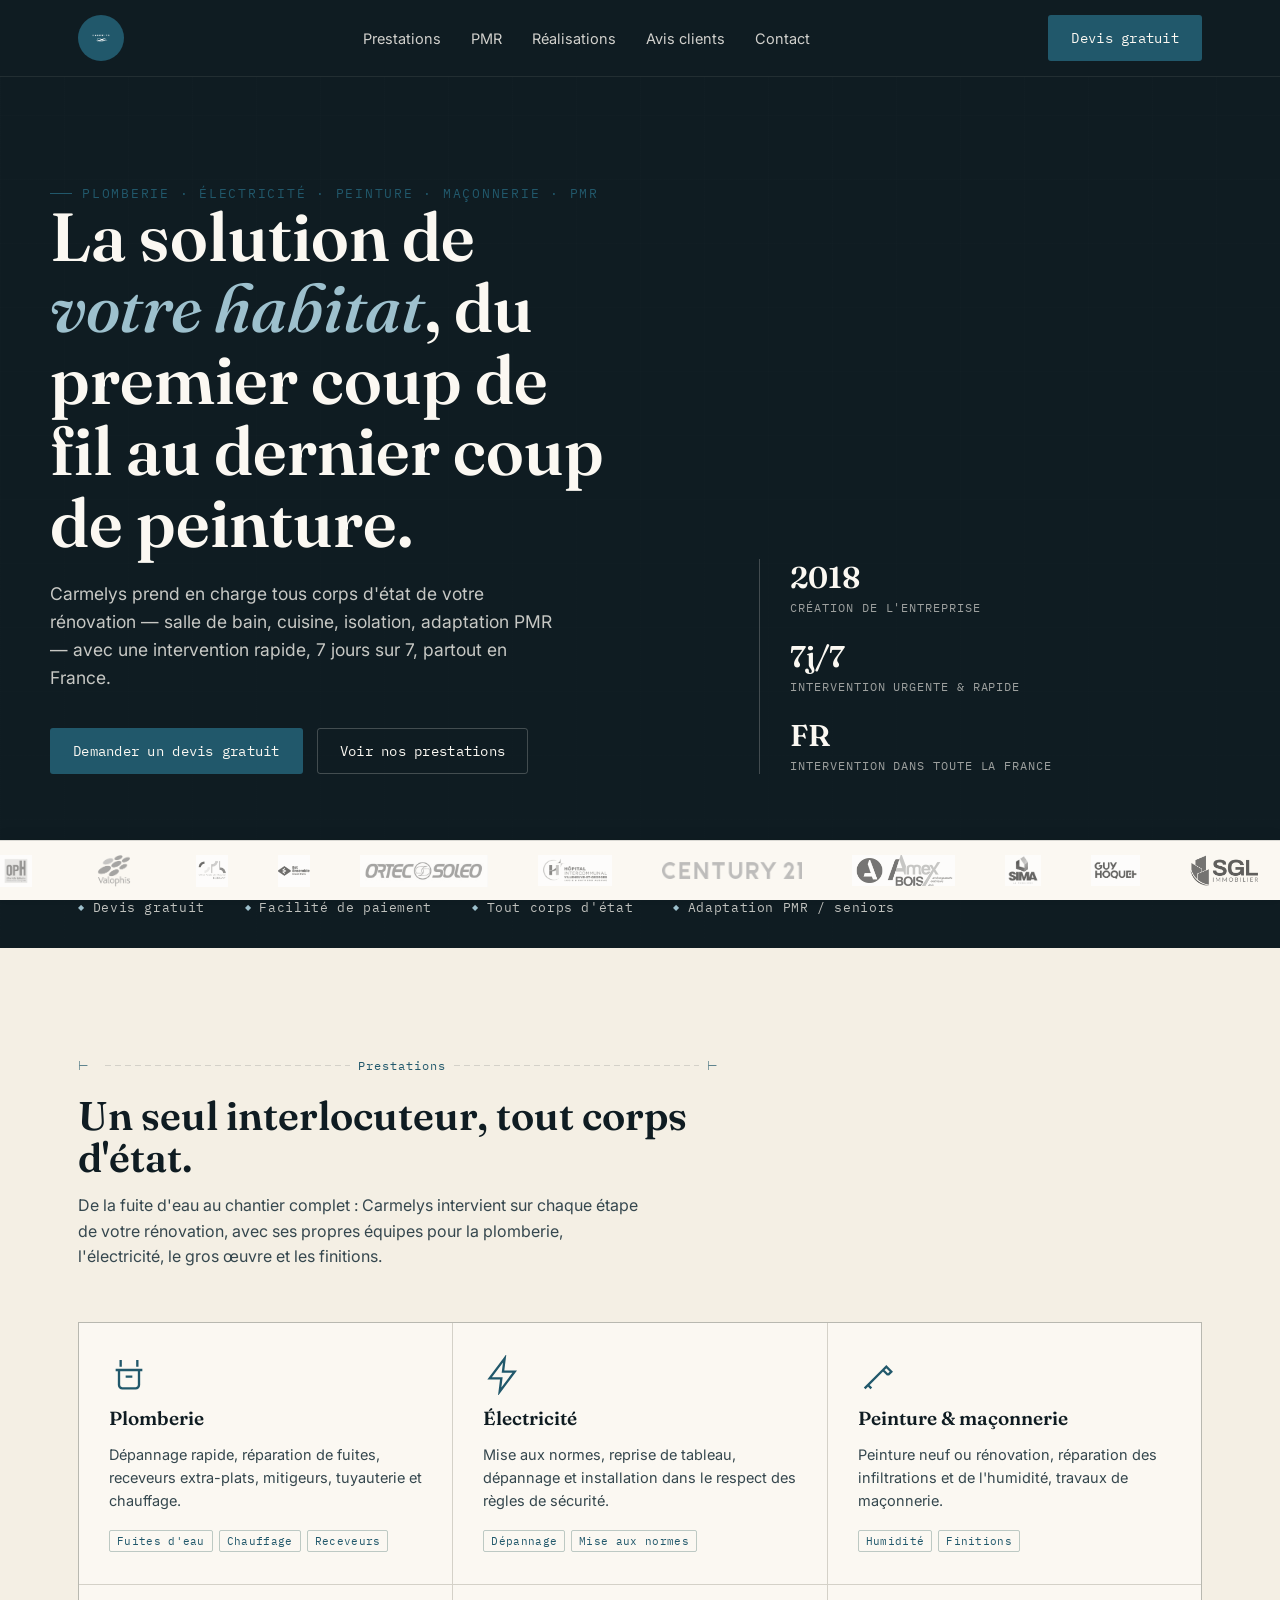
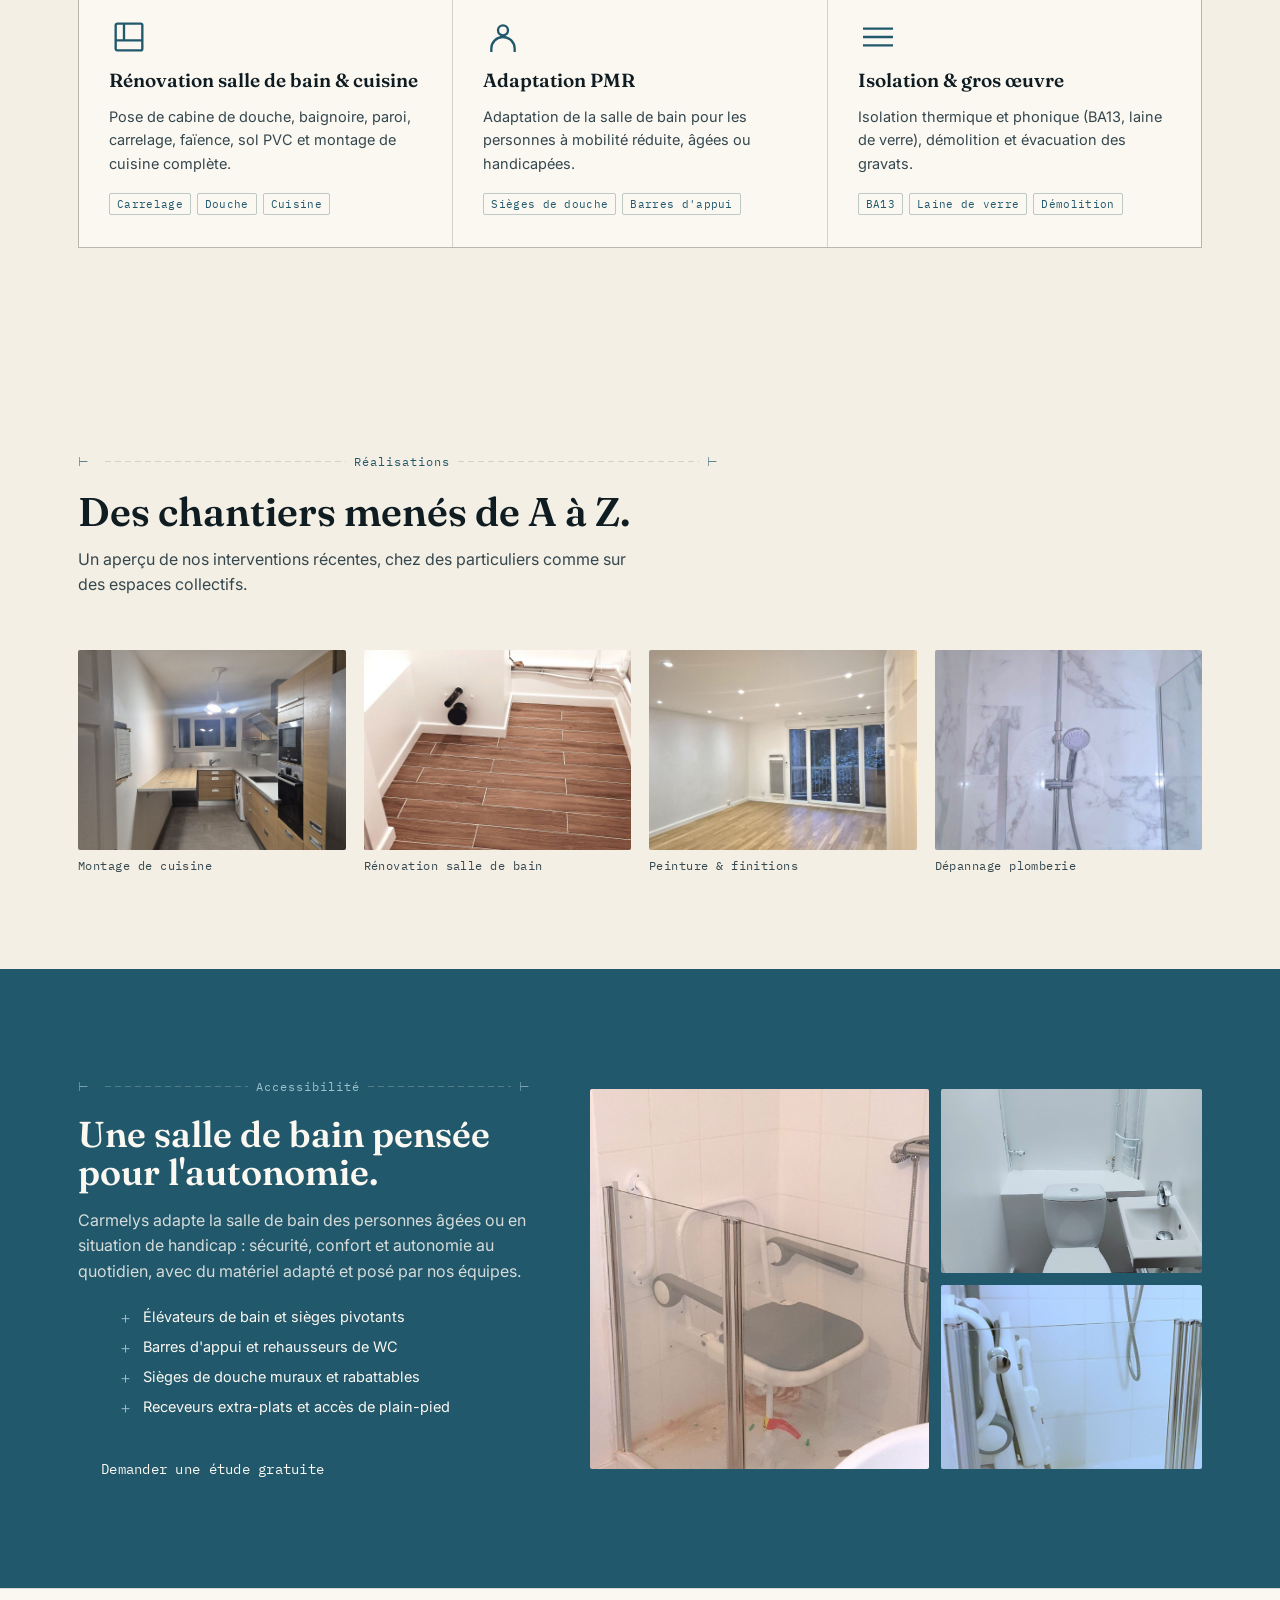
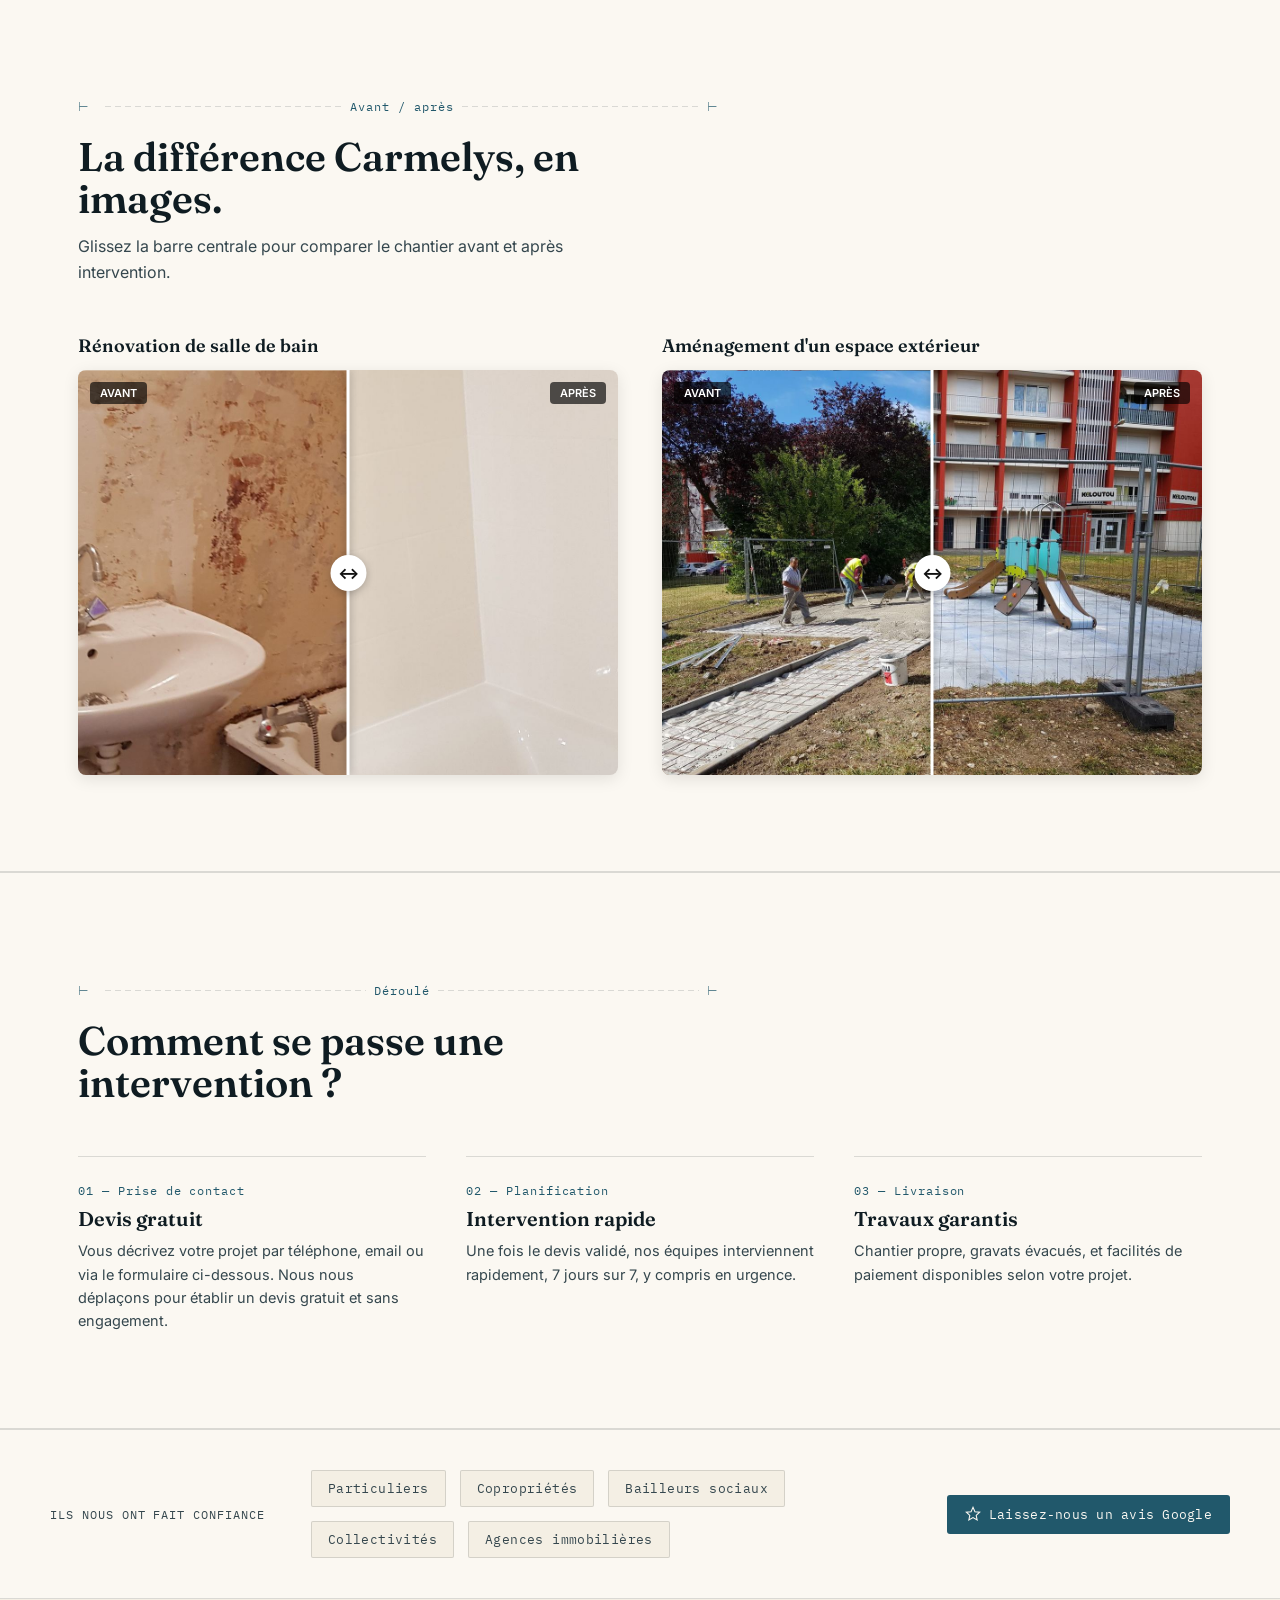
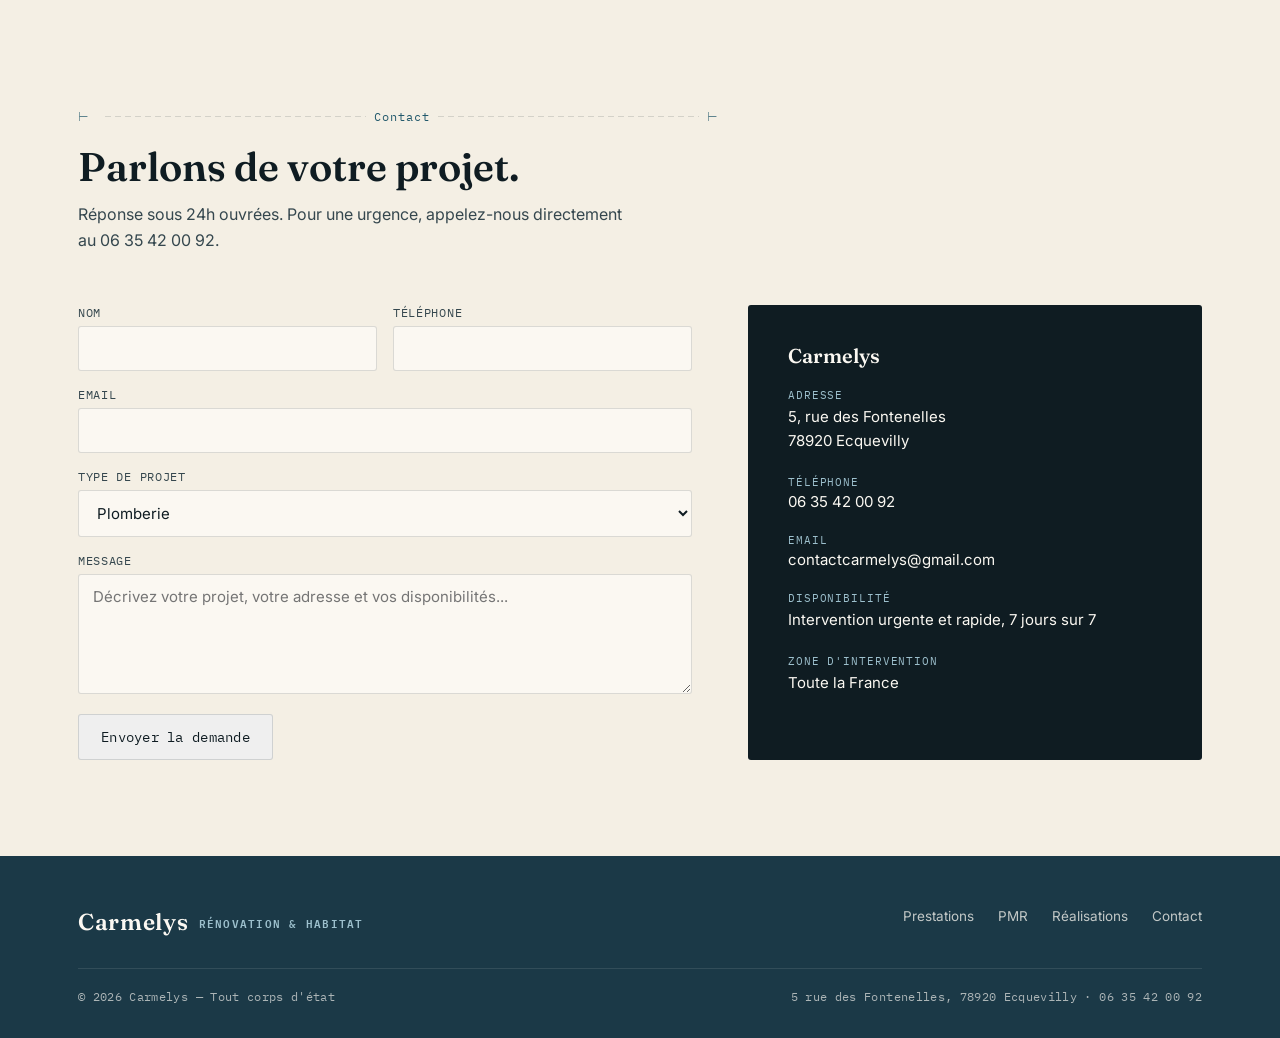
==== commit 0cece6f9: "Update index.html" ====
--- a/index.html
+++ b/index.html
@@ -125,32 +125,7 @@
     </div>
   </section>
 
-  <!-- PMR -->
-  <section id="pmr" class="pmr">
-    <div class="wrap pmr-inner">
-      <div>
-        <div class="dimline on-dark"><span></span><span class="rule"></span><span>Accessibilité</span><span class="rule"></span></div>
-        <h2>Une salle de bain pensée pour l'autonomie.</h2>
-        <p>Carmelys adapte la salle de bain des personnes âgées ou en situation de handicap : sécurité, confort et autonomie au quotidien, avec du matériel adapté et posé par nos équipes.</p>
-        <ul class="pmr-list">
-          <li>Élévateurs de bain et sièges pivotants</li>
-          <li>Barres d'appui et rehausseurs de WC</li>
-          <li>Sièges de douche muraux et rabattables</li>
-          <li>Receveurs extra-plats et accès de plain-pied</li>
-        </ul>
-        <div class="hero-ctas" style="margin-top:28px;">
-          <a class="btn btn-primary" href="#contact">Demander une étude gratuite</a>
-        </div>
-      </div>
-      <div class="pmr-photos">
-        <img class="tall" src="assets/img/bathlift.jpg" alt="Élévateur de bain installé pour l'adaptation PMR">
-        <img src="assets/img/toilet.jpg" alt="Barre d'appui posée près des toilettes">
-        <img src="assets/img/showerchair.jpg" alt="Siège de douche rabattable pour personne à mobilité réduite">
-      </div>
-    </div>
-  </section>
-
-  <!-- REALISATIONS -->
+    <!-- REALISATIONS -->
   <section id="realisations">
     <div class="wrap">
       <div class="section-head">
@@ -179,6 +154,32 @@
     </div>
   </section>
 
+  <!-- PMR -->
+  <section id="pmr" class="pmr">
+    <div class="wrap pmr-inner">
+      <div>
+        <div class="dimline on-dark"><span></span><span class="rule"></span><span>Accessibilité</span><span class="rule"></span></div>
+        <h2>Une salle de bain pensée pour l'autonomie.</h2>
+        <p>Carmelys adapte la salle de bain des personnes âgées ou en situation de handicap : sécurité, confort et autonomie au quotidien, avec du matériel adapté et posé par nos équipes.</p>
+        <ul class="pmr-list">
+          <li>Élévateurs de bain et sièges pivotants</li>
+          <li>Barres d'appui et rehausseurs de WC</li>
+          <li>Sièges de douche muraux et rabattables</li>
+          <li>Receveurs extra-plats et accès de plain-pied</li>
+        </ul>
+        <div class="hero-ctas" style="margin-top:28px;">
+          <a class="btn btn-primary" href="#contact">Demander une étude gratuite</a>
+        </div>
+      </div>
+      <div class="pmr-photos">
+        <img class="tall" src="assets/img/bathlift.jpg" alt="Élévateur de bain installé pour l'adaptation PMR">
+        <img src="assets/img/toilet.jpg" alt="Barre d'appui posée près des toilettes">
+        <img src="assets/img/showerchair.jpg" alt="Siège de douche rabattable pour personne à mobilité réduite">
+      </div>
+    </div>
+  </section>
+
+
 <!-- AVANT / APRES INTERACTIF -->
   <section id="avant-apres" style="background:var(--paper); border-top:1px solid var(--line); border-bottom:1px solid var(--line);">
     <div class="wrap">
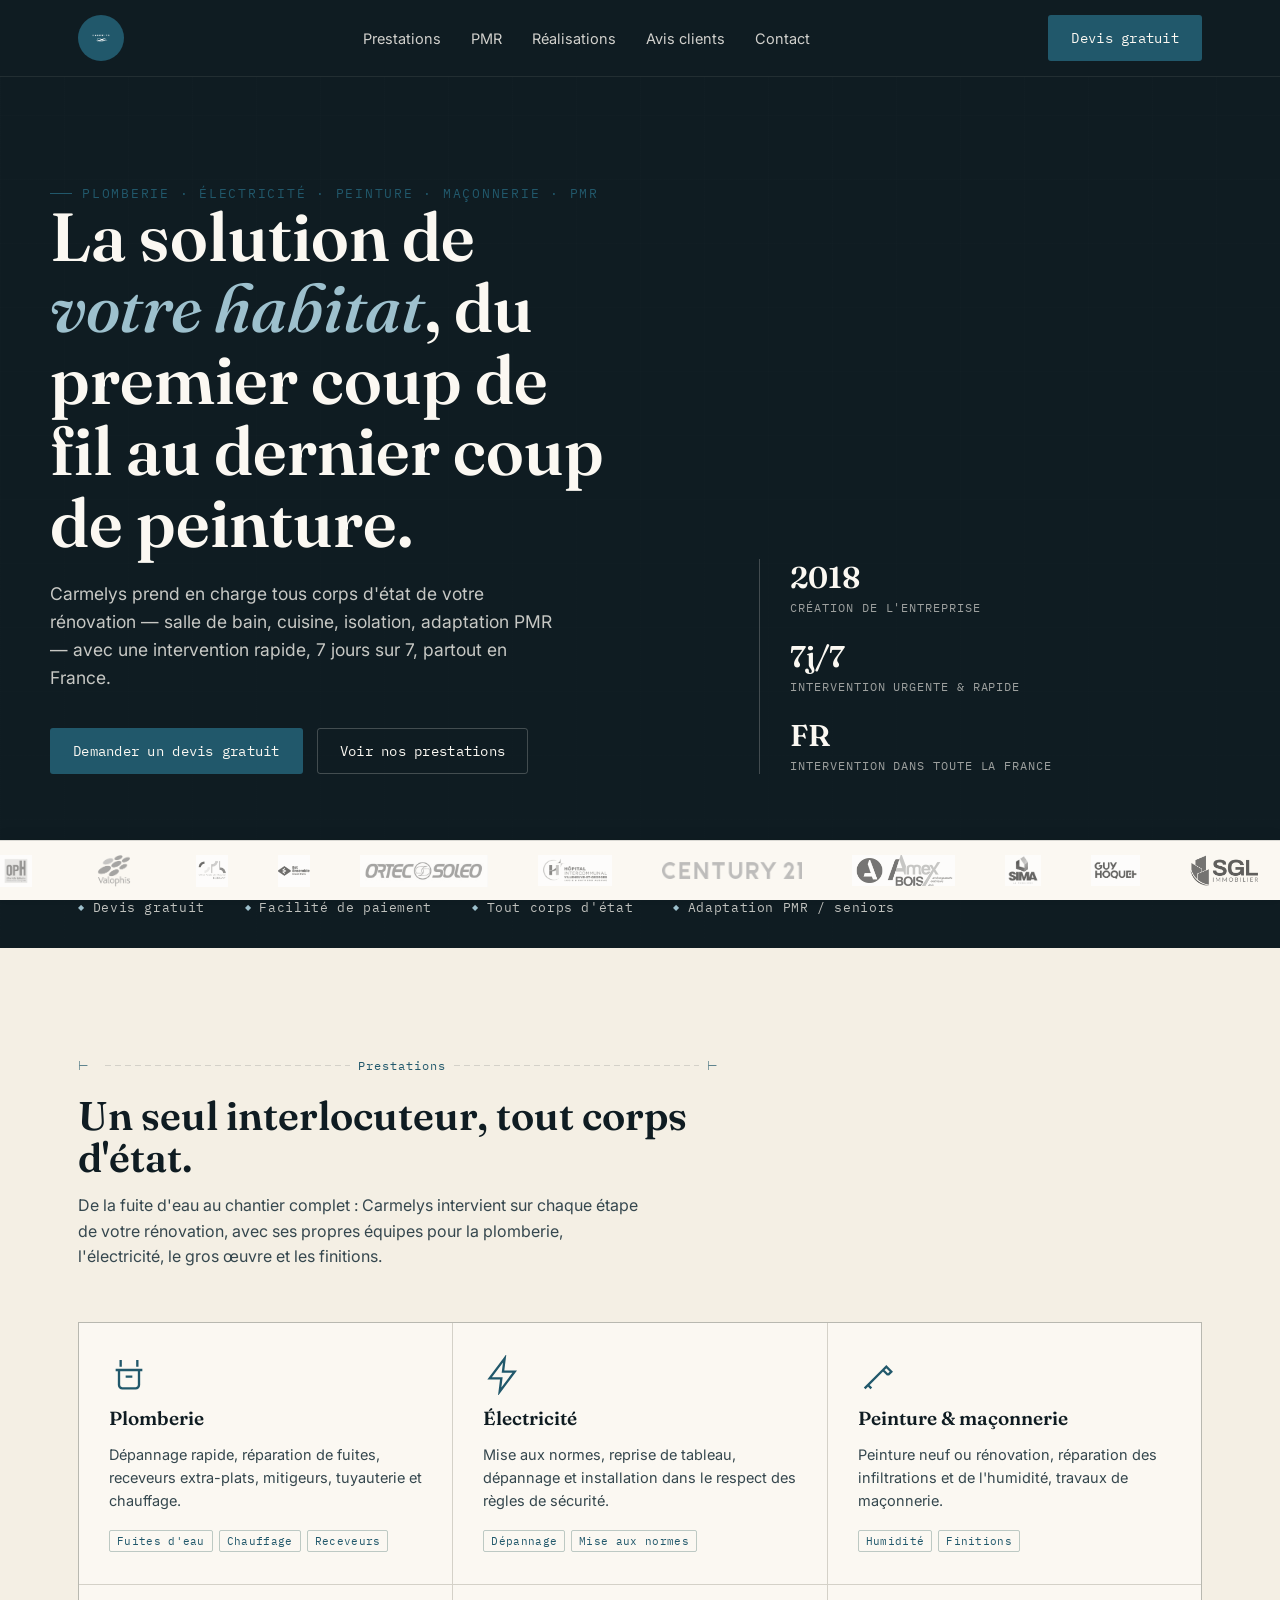
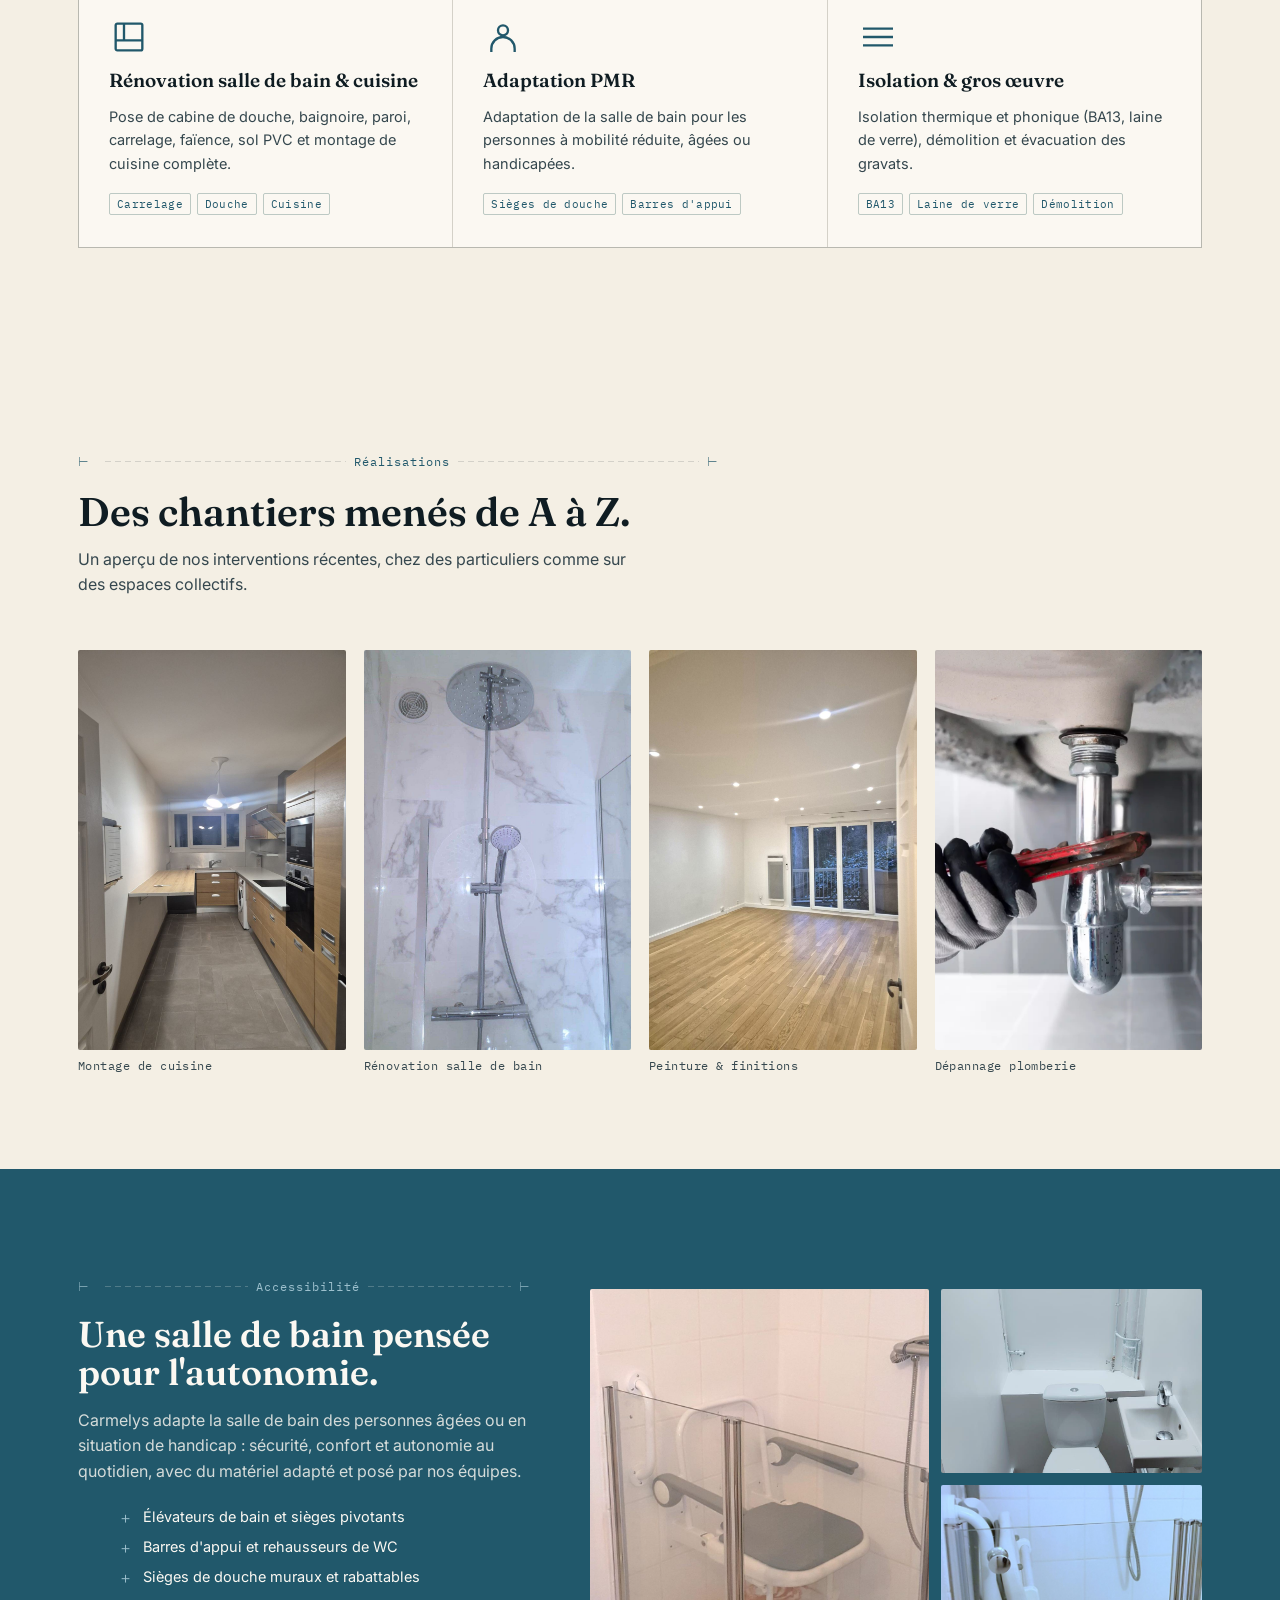
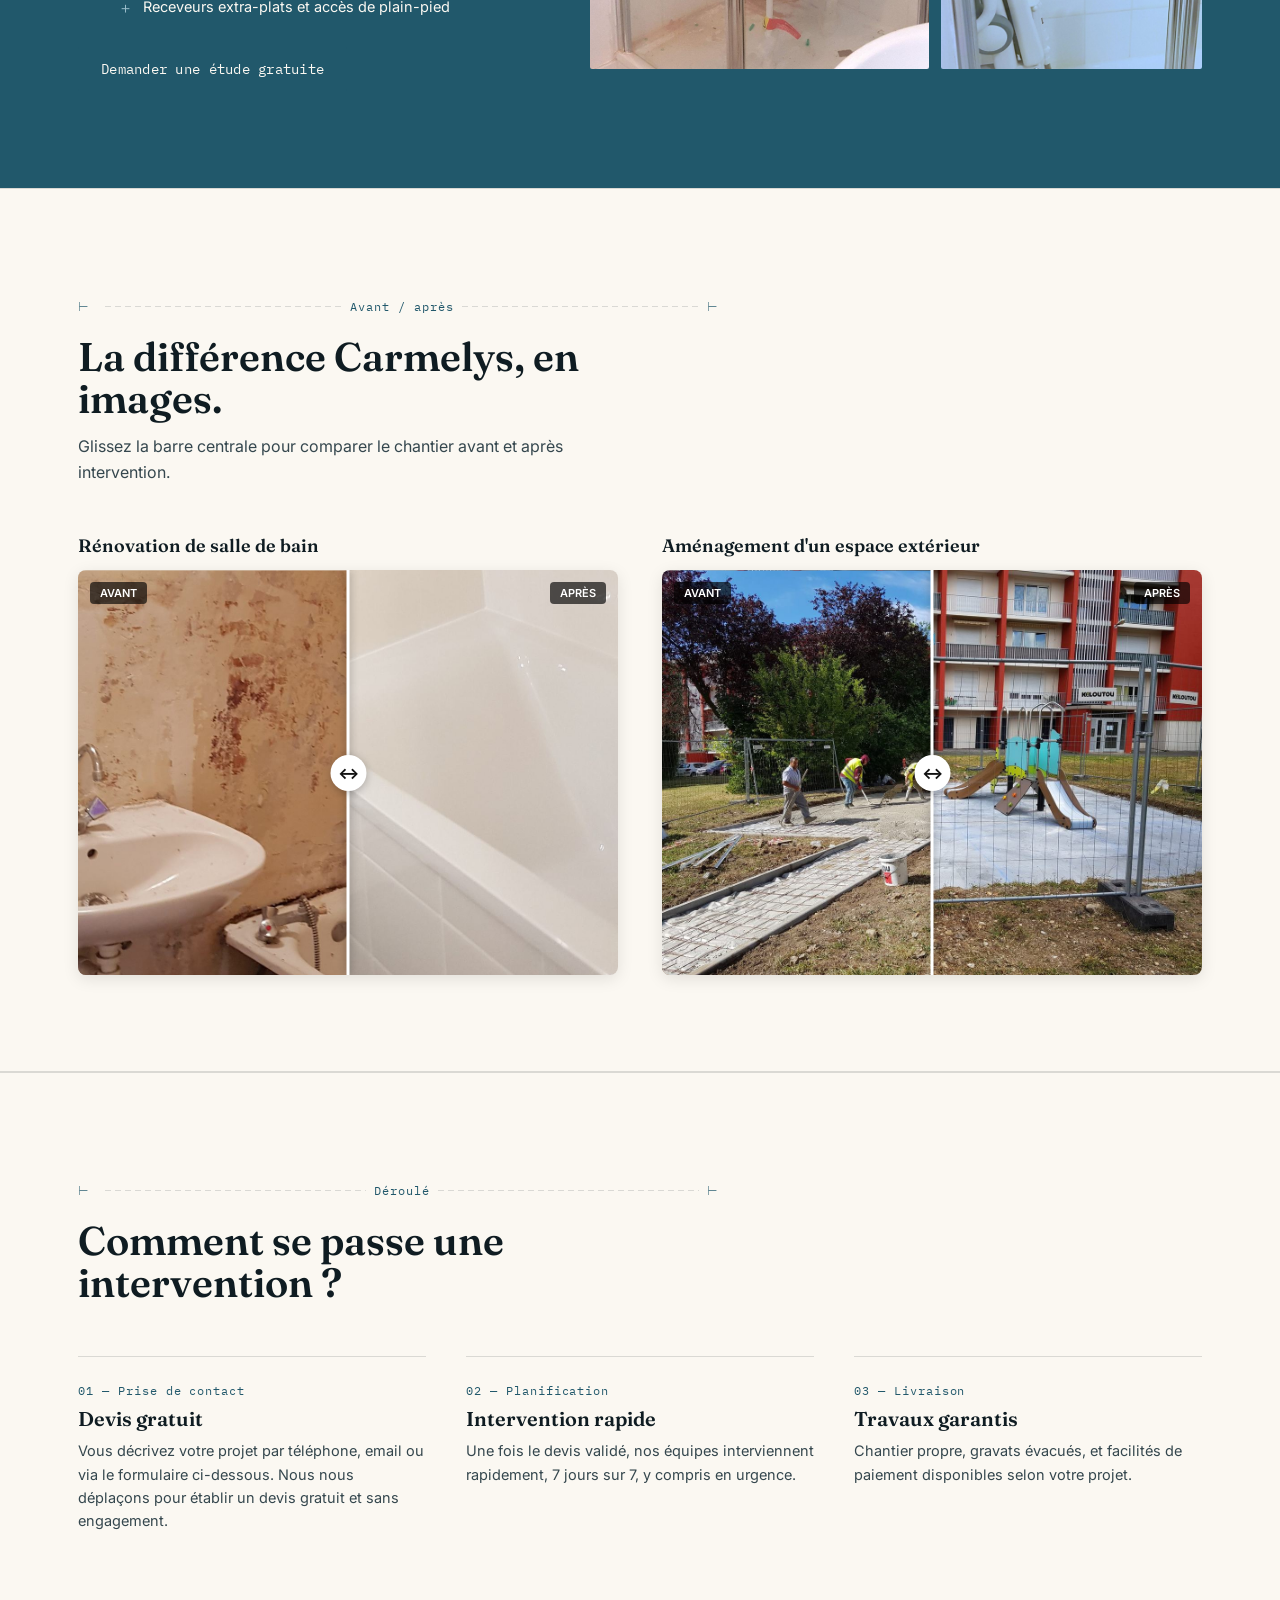
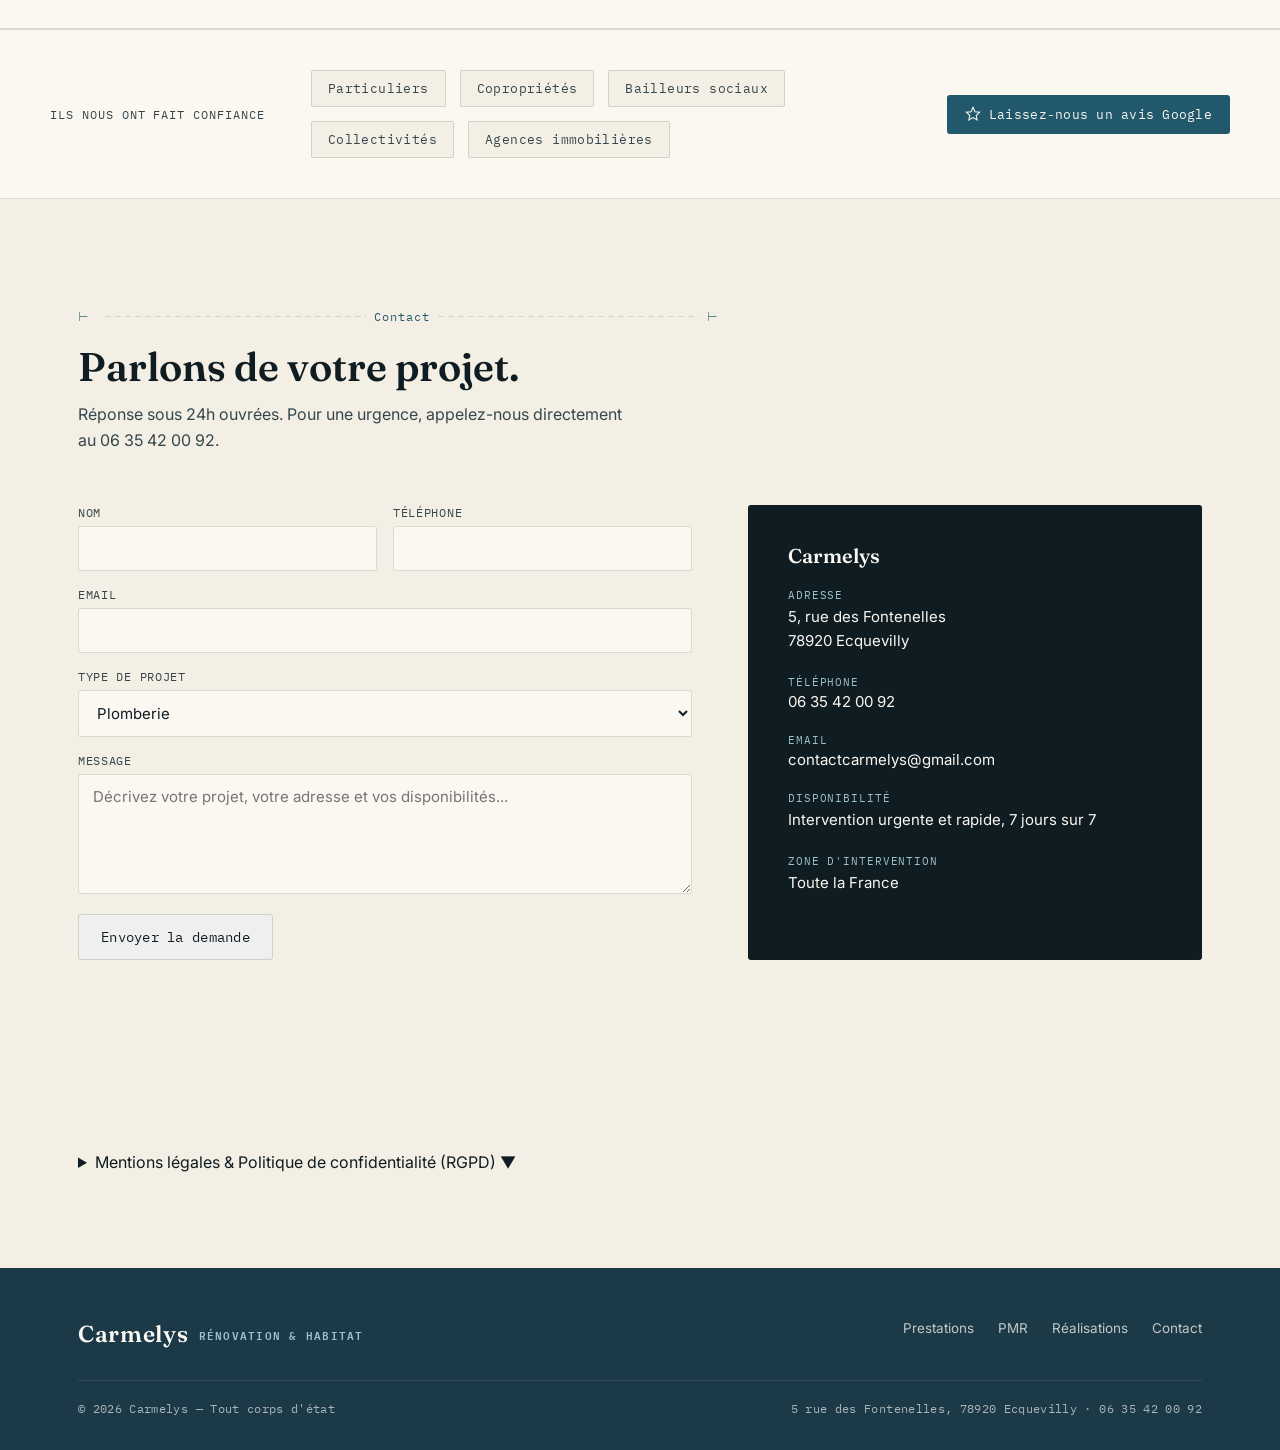
==== commit 74ea6fd9: "Update index.html" ====
--- a/index.html
+++ b/index.html
@@ -341,7 +341,41 @@
   </section>
 
 </main>
-
+  <!-- MENTIONS LÉGALES ET RGPD EN BAS DE PAGE -->
+  <section class="legal-footer-section">
+    <div class="wrap">
+      <details class="legal-details">
+        <summary>Mentions légales &amp; Politique de confidentialité (RGPD) <span>▼</span></summary>
+        <div class="legal-content">
+          <div class="legal-block">
+            <h4>1. Éditeur du site</h4>
+            <p>
+              <strong>Carmelys</strong><br>
+              5, rue des Fontenelles, 78920 Ecquevilly<br>
+              Tél : <a href="tel:+33635420092">06 35 42 00 92</a><br>
+              Email : <a href="mailto:contactcarmelys@gmail.com">contactcarmelys@gmail.com</a><br>
+              SIRET : [Ton numéro SIRET]
+            </p>
+          </div>
+          <div class="legal-block">
+            <h4>2. Hébergement</h4>
+            <p>
+              <strong>GitHub Pages / GitHub Inc.</strong><br>
+              88 Colin P Kelly Jr St, San Francisco, CA 94107, États-Unis
+            </p>
+          </div>
+          <div class="legal-block">
+            <h4>3. Protection des données (RGPD)</h4>
+            <p>
+              Les informations recueillies via le formulaire de contact (nom, téléphone, email, détail du projet) sont destinées exclusivement à Carmelys pour le traitement de votre demande de devis. Elles ne sont jamais transmises à des tiers. Conformément au RGPD, vous pouvez exercer votre droit d'accès, de rectification et de suppression en nous contactant par email.
+            </p>
+          </div>
+        </div>
+      </details>
+    </div>
+  </section>
+
+  <!-- FOOTER -->
 <footer class="site">
   <div class="wrap">
     <div class="footer-top">
--- a/assets/css/style.css
+++ b/assets/css/style.css
@@ -183,6 +183,21 @@
     linear-gradient(180deg, rgba(15,28,34,0.86), rgba(15,28,34,0.97)),
     repeating-linear-gradient(0deg, rgba(251,248,242,0.05) 0 1px, transparent 1px 64px),
     repeating-linear-gradient(90deg, rgba(251,248,242,0.05) 0 1px, transparent 1px 64px);
+   .hero {
+  position: relative;
+  /* Dégradé (du beige du site vers un beige plus opaque) + Image de fond */
+  background-image: 
+    linear-gradient(
+      180deg,
+      rgba(245, 242, 235, 0.70) 0%,   /* Beige léger en haut (laisse voir l'image) */
+      rgba(245, 242, 235, 0.95) 100%  /* Beige plus opaque en bas pour la transition */
+    ),
+    url('../img/fond-hero.jpg'); /* <--- Remplace par le nom de ton fichier image */
+
+  background-size: cover;
+  background-position: center;
+  background-repeat: no-repeat;
+}
 }
 .hero-inner {
   padding: 108px 0 92px;
@@ -311,7 +326,7 @@
   gap: 18px;
 }
 .gallery figure { margin: 0; }
-.gallery img { width: 100%; height: 200px; object-fit: cover; border-radius: 2px; }
+.gallery img { width: 100%; height: 400px; object-fit: cover; border-radius: 2px; }
 .gallery figcaption {
   font-family: var(--font-mono);
   font-size: 11.5px;
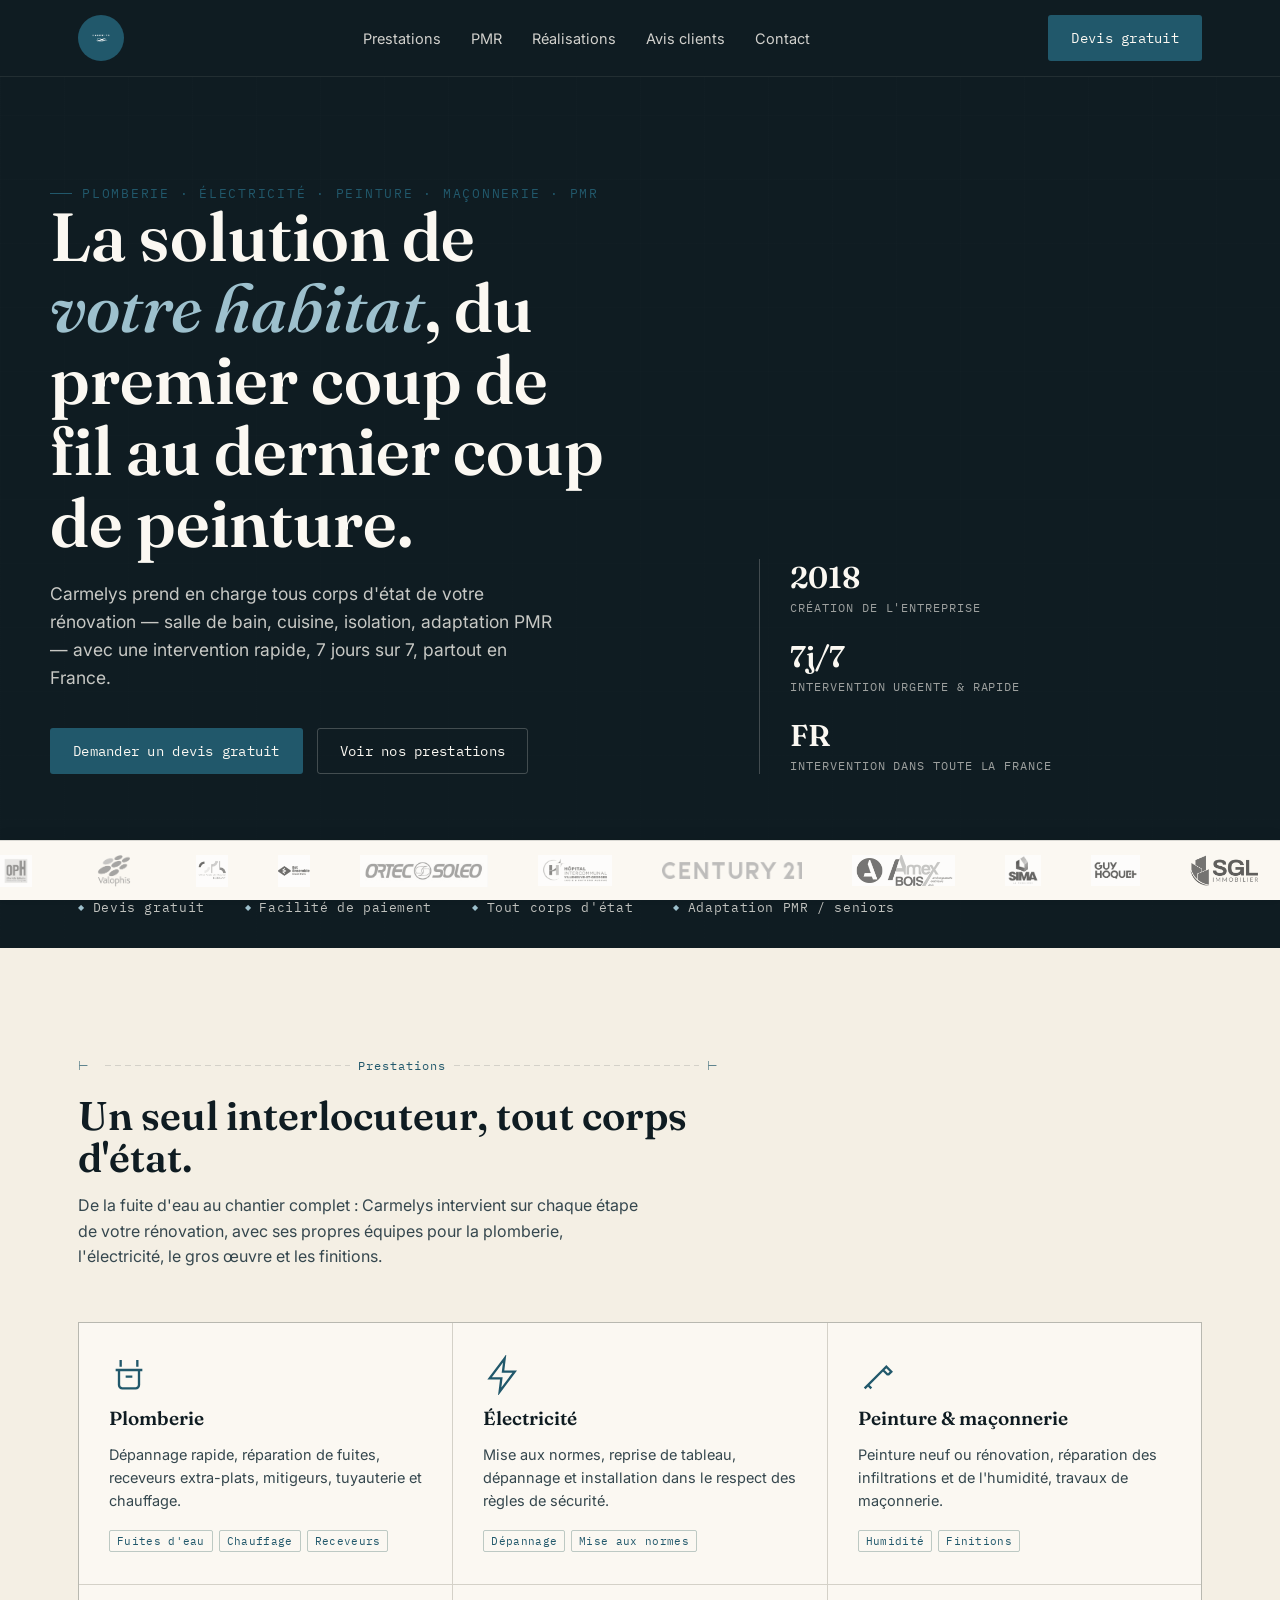
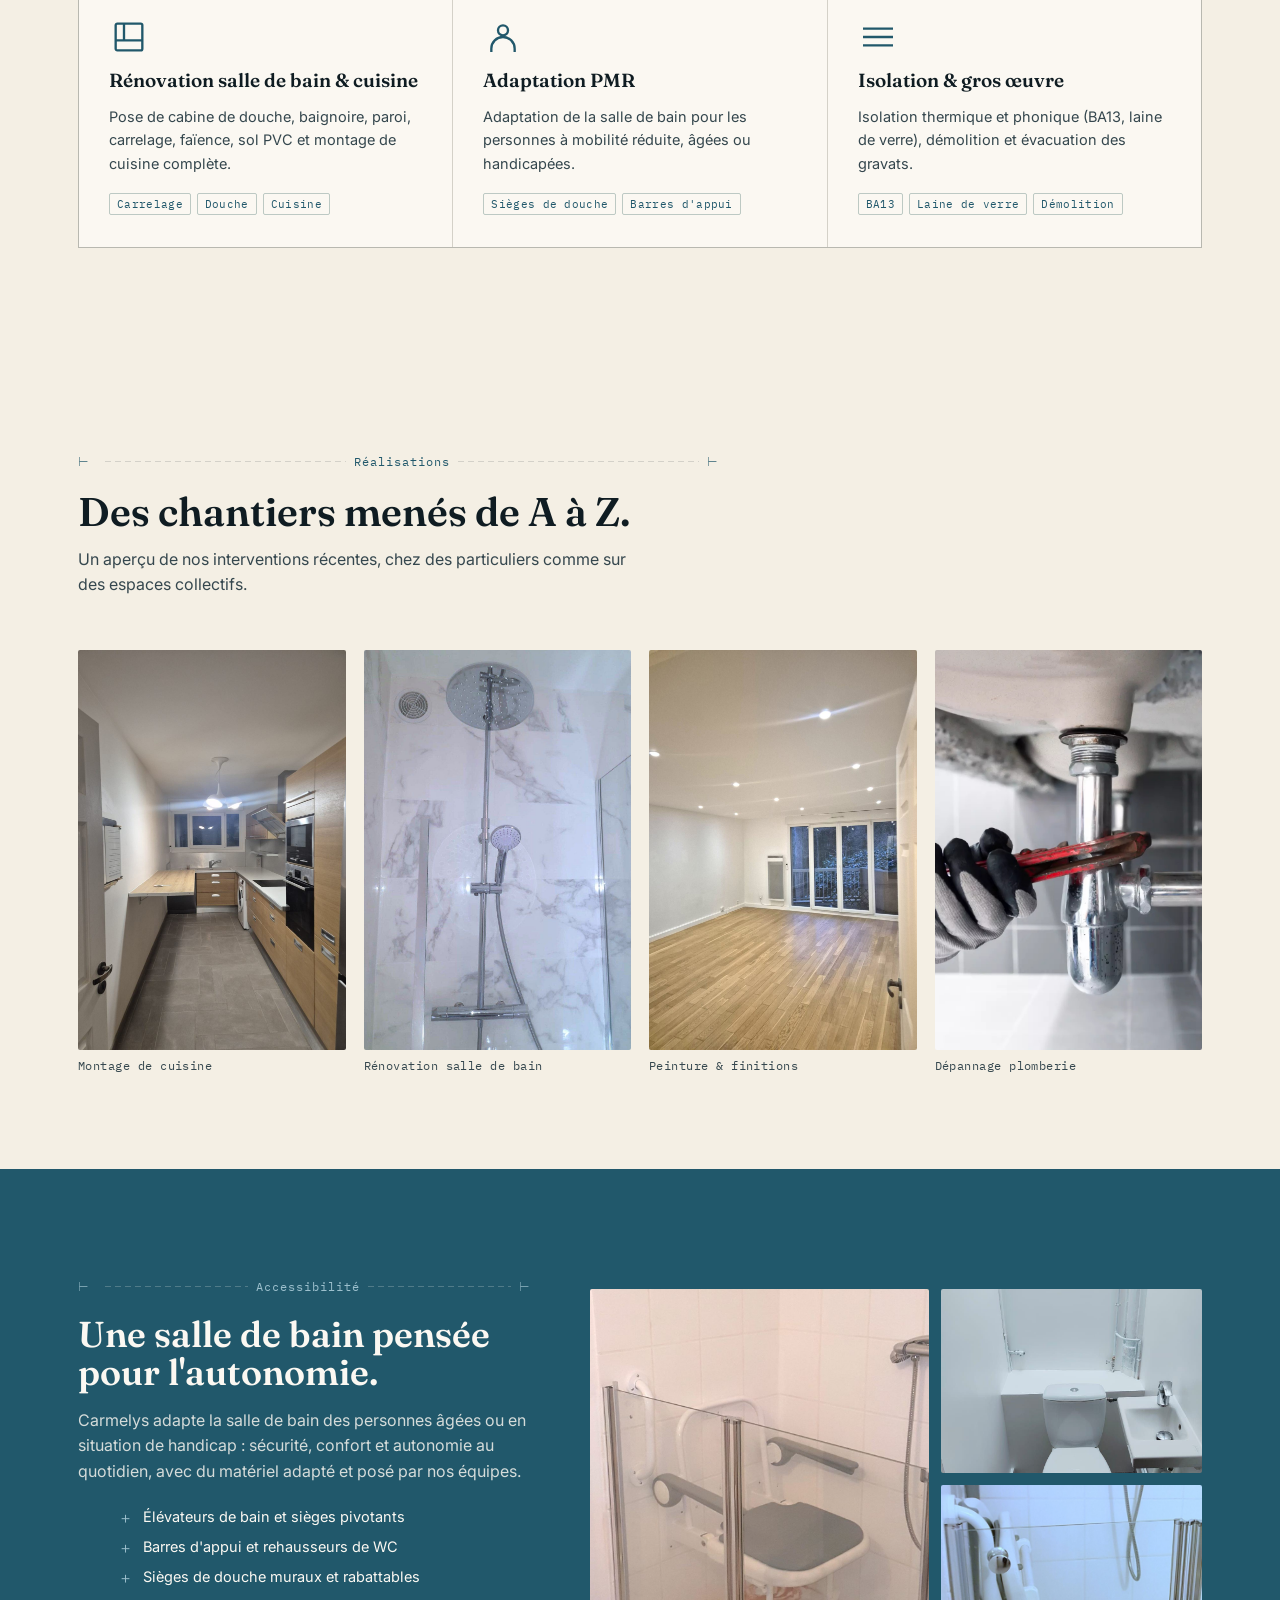
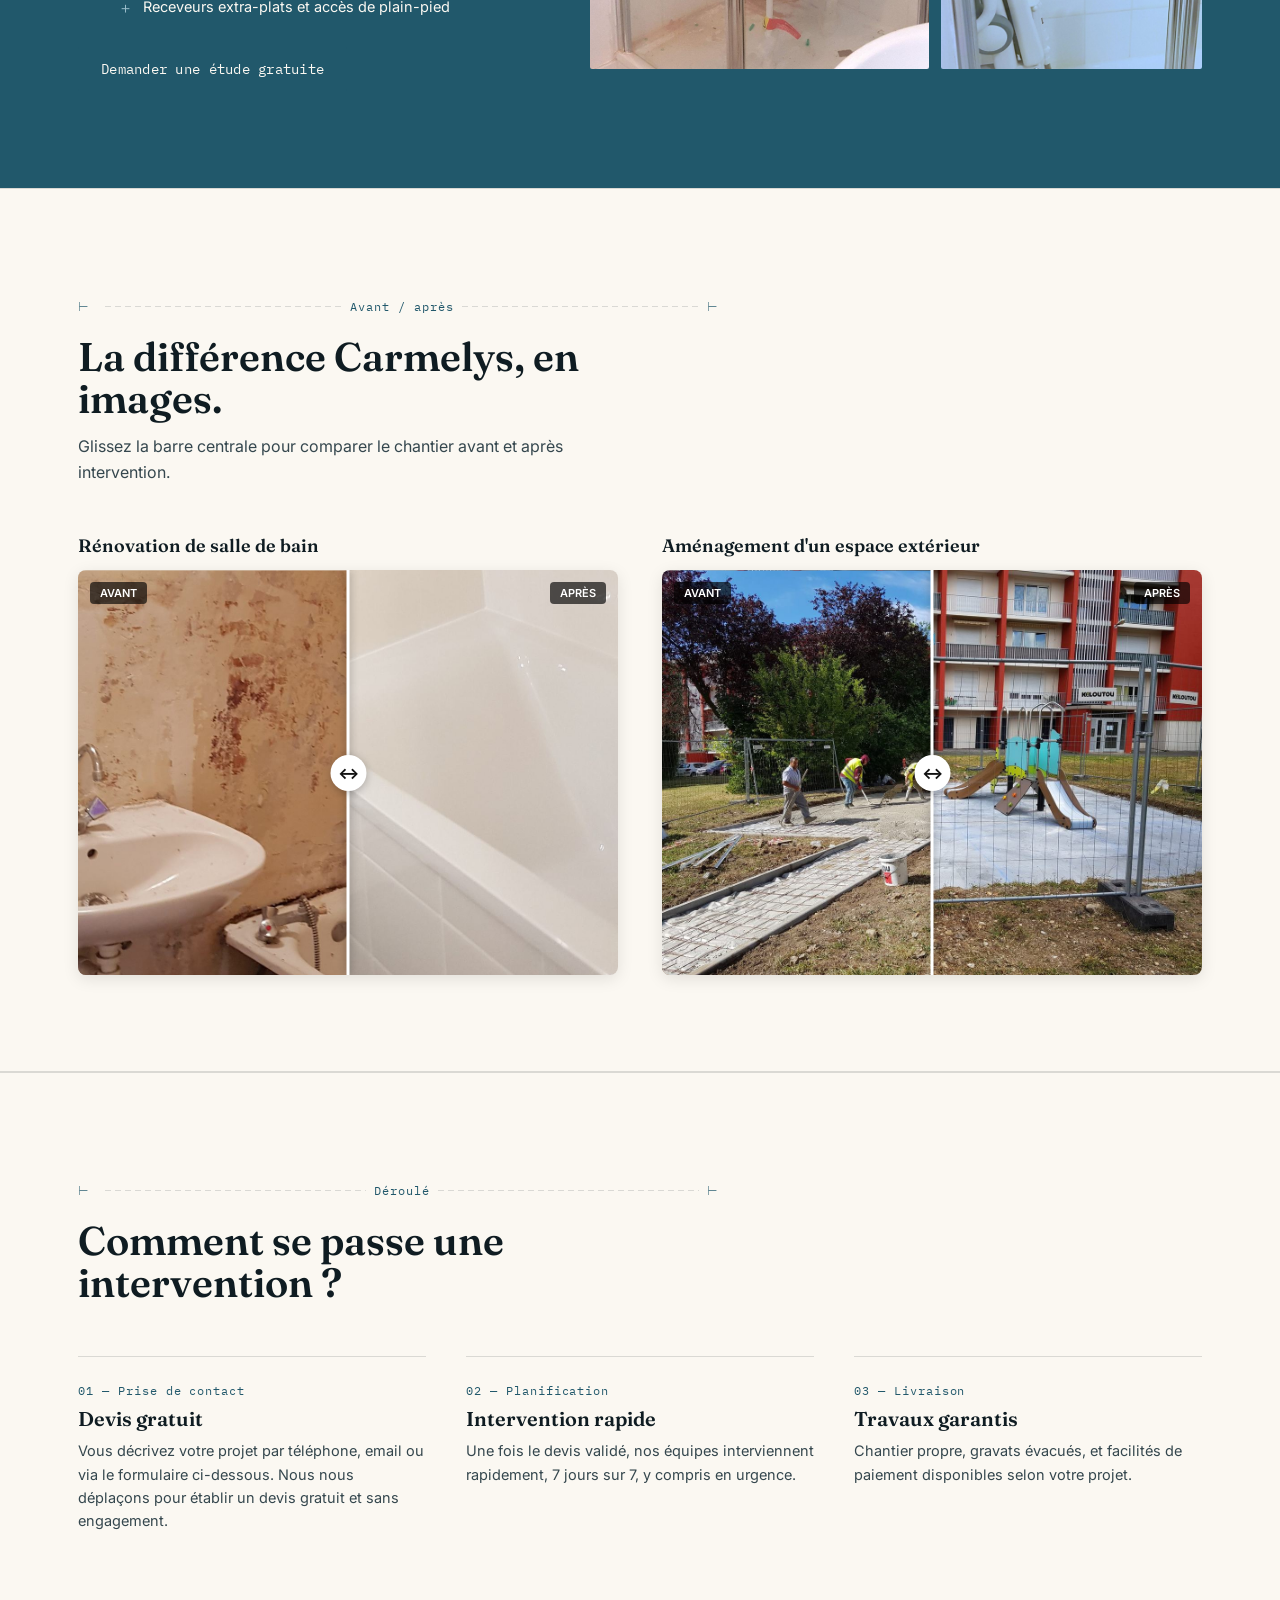
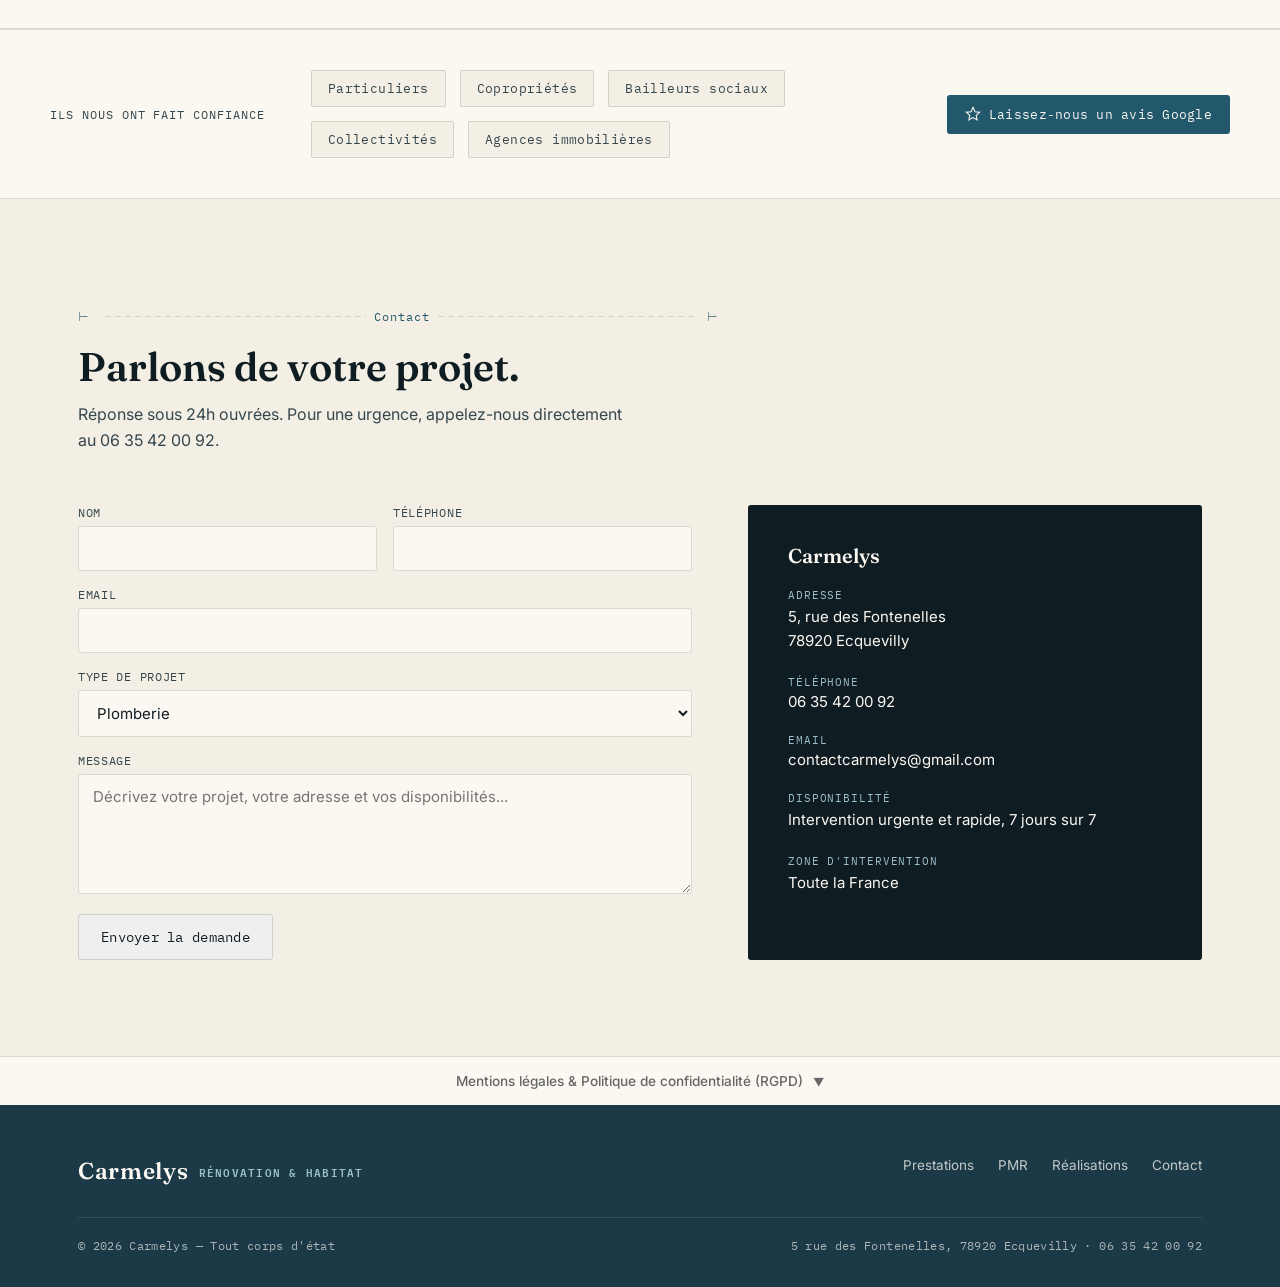
==== commit 9ddc0cb4: "Update index.html siret" ====
--- a/index.html
+++ b/index.html
@@ -354,7 +354,7 @@
               5, rue des Fontenelles, 78920 Ecquevilly<br>
               Tél : <a href="tel:+33635420092">06 35 42 00 92</a><br>
               Email : <a href="mailto:contactcarmelys@gmail.com">contactcarmelys@gmail.com</a><br>
-              SIRET : [Ton numéro SIRET]
+              SIRET : 83315707600021
             </p>
           </div>
           <div class="legal-block">
--- a/assets/css/style.css
+++ b/assets/css/style.css
@@ -681,3 +681,69 @@
 }
 .ba-badge.before { left: 12px; }
 .ba-badge.after { right: 12px; }
+
+
+/* --- MENTIONS LÉGALES DISCRÈTES EN BAS DE PAGE --- */
+.legal-footer-section {
+  background-color: var(--paper, #f5f2eb);
+  border-top: 1px solid var(--line, #e0dbd1);
+  padding: 16px 0;
+  font-size: 0.85rem;
+}
+
+.legal-details summary {
+  cursor: pointer;
+  font-weight: 500;
+  color: #666;
+  text-align: center;
+  list-style: none;
+  user-select: none;
+  transition: color 0.2s;
+}
+
+.legal-details summary::-webkit-details-marker {
+  display: none;
+}
+
+.legal-details summary:hover {
+  color: #111;
+}
+
+.legal-details summary span {
+  font-size: 0.7rem;
+  margin-left: 6px;
+  display: inline-block;
+  transition: transform 0.2s;
+}
+
+.legal-details[open] summary span {
+  transform: rotate(180deg);
+}
+
+.legal-content {
+  margin-top: 20px;
+  display: grid;
+  grid-template-columns: repeat(auto-fit, minmax(240px, 1fr));
+  gap: 24px;
+  color: #555;
+  text-align: left;
+  padding-top: 16px;
+  border-top: 1px dashed var(--line, #e0dbd1);
+}
+
+.legal-block h4 {
+  font-size: 0.9rem;
+  margin-bottom: 8px;
+  color: #111;
+}
+
+.legal-block p {
+  font-size: 0.8rem;
+  line-height: 1.5;
+  margin: 0;
+}
+
+.legal-block a {
+  color: inherit;
+  text-decoration: underline;
+}
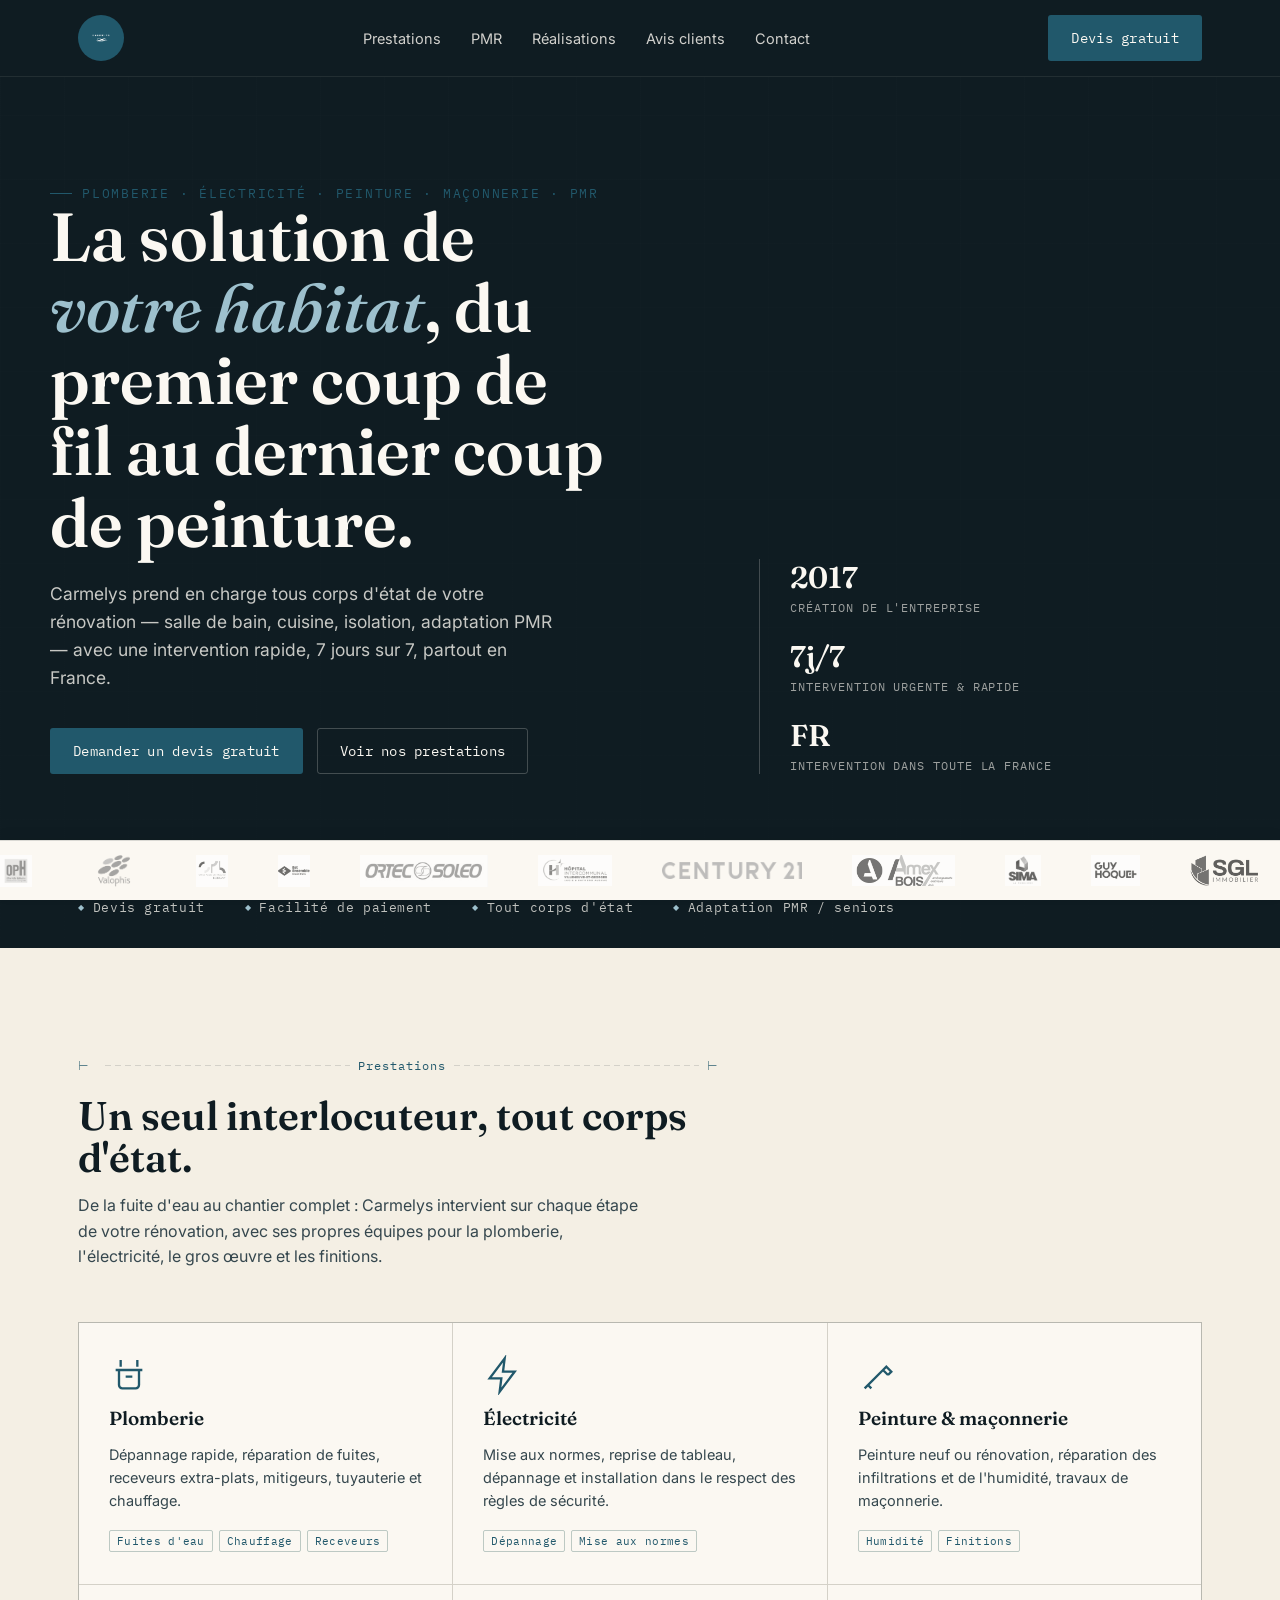
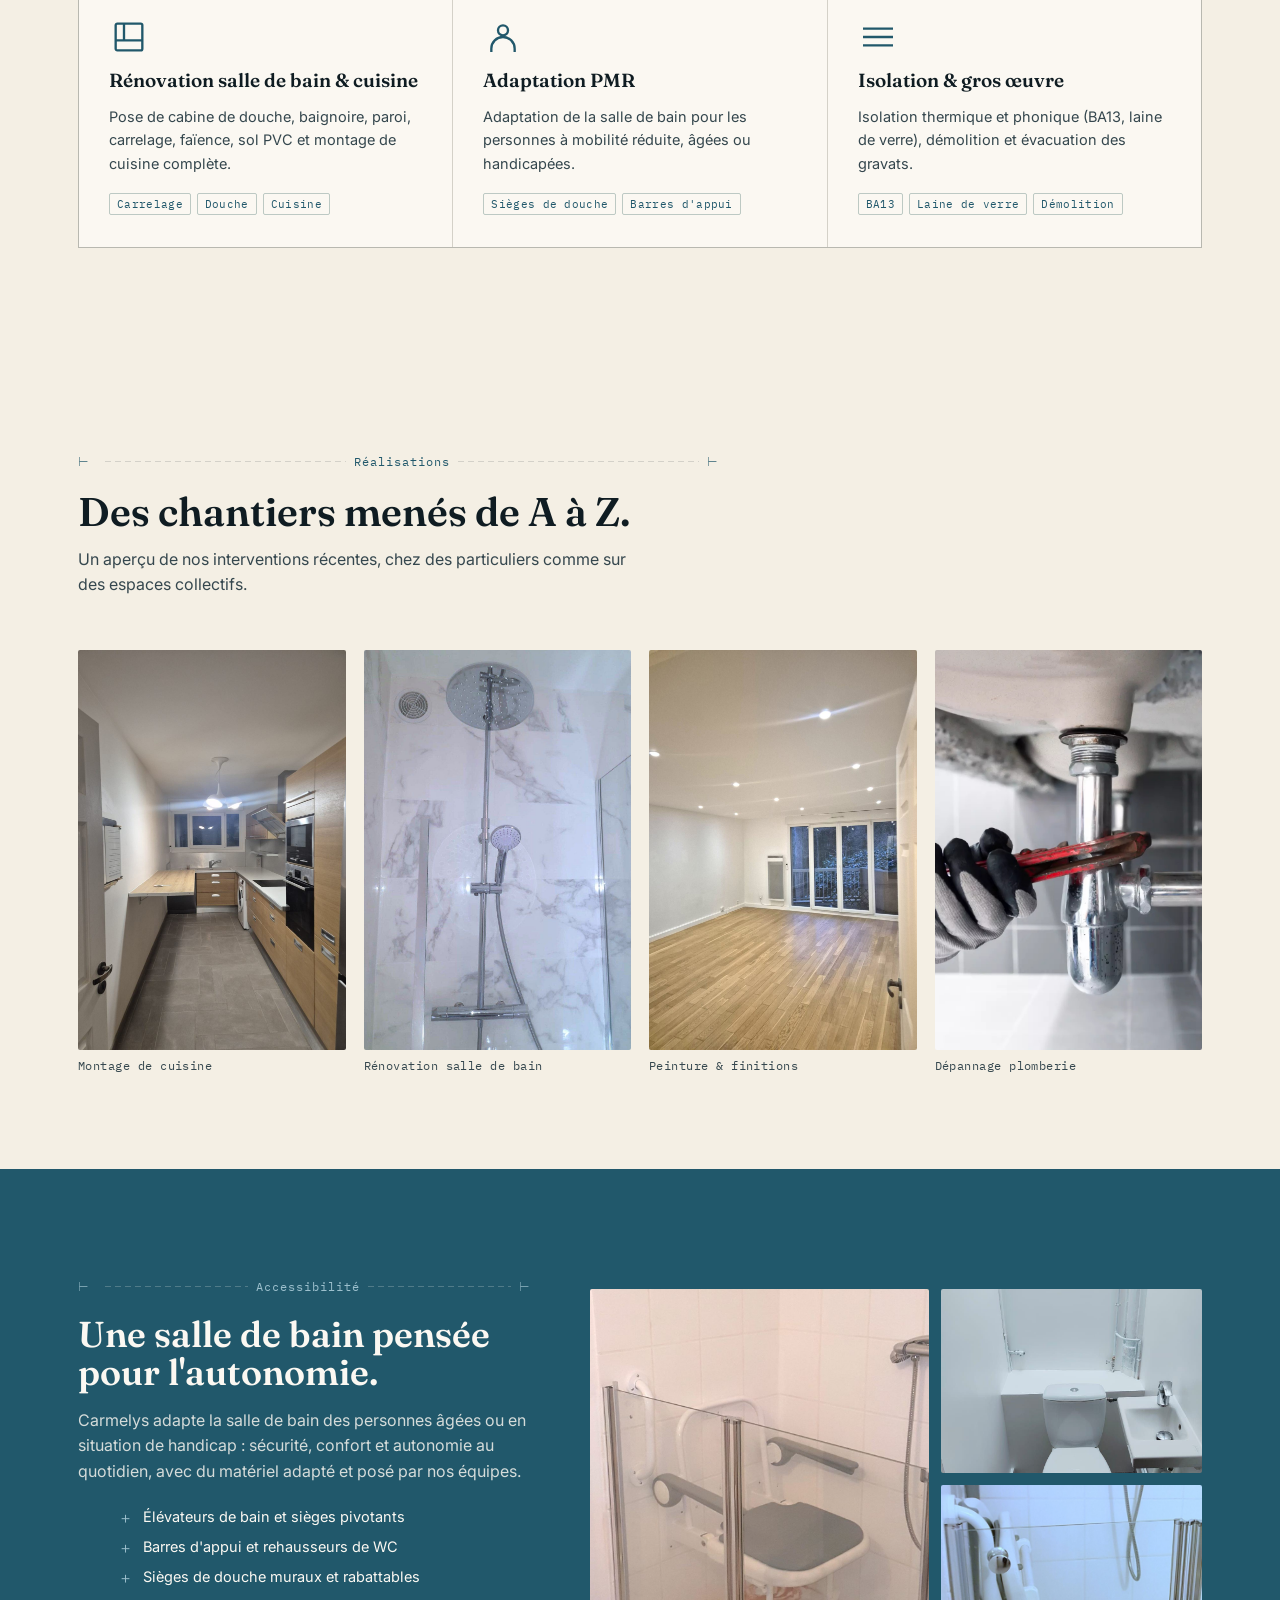
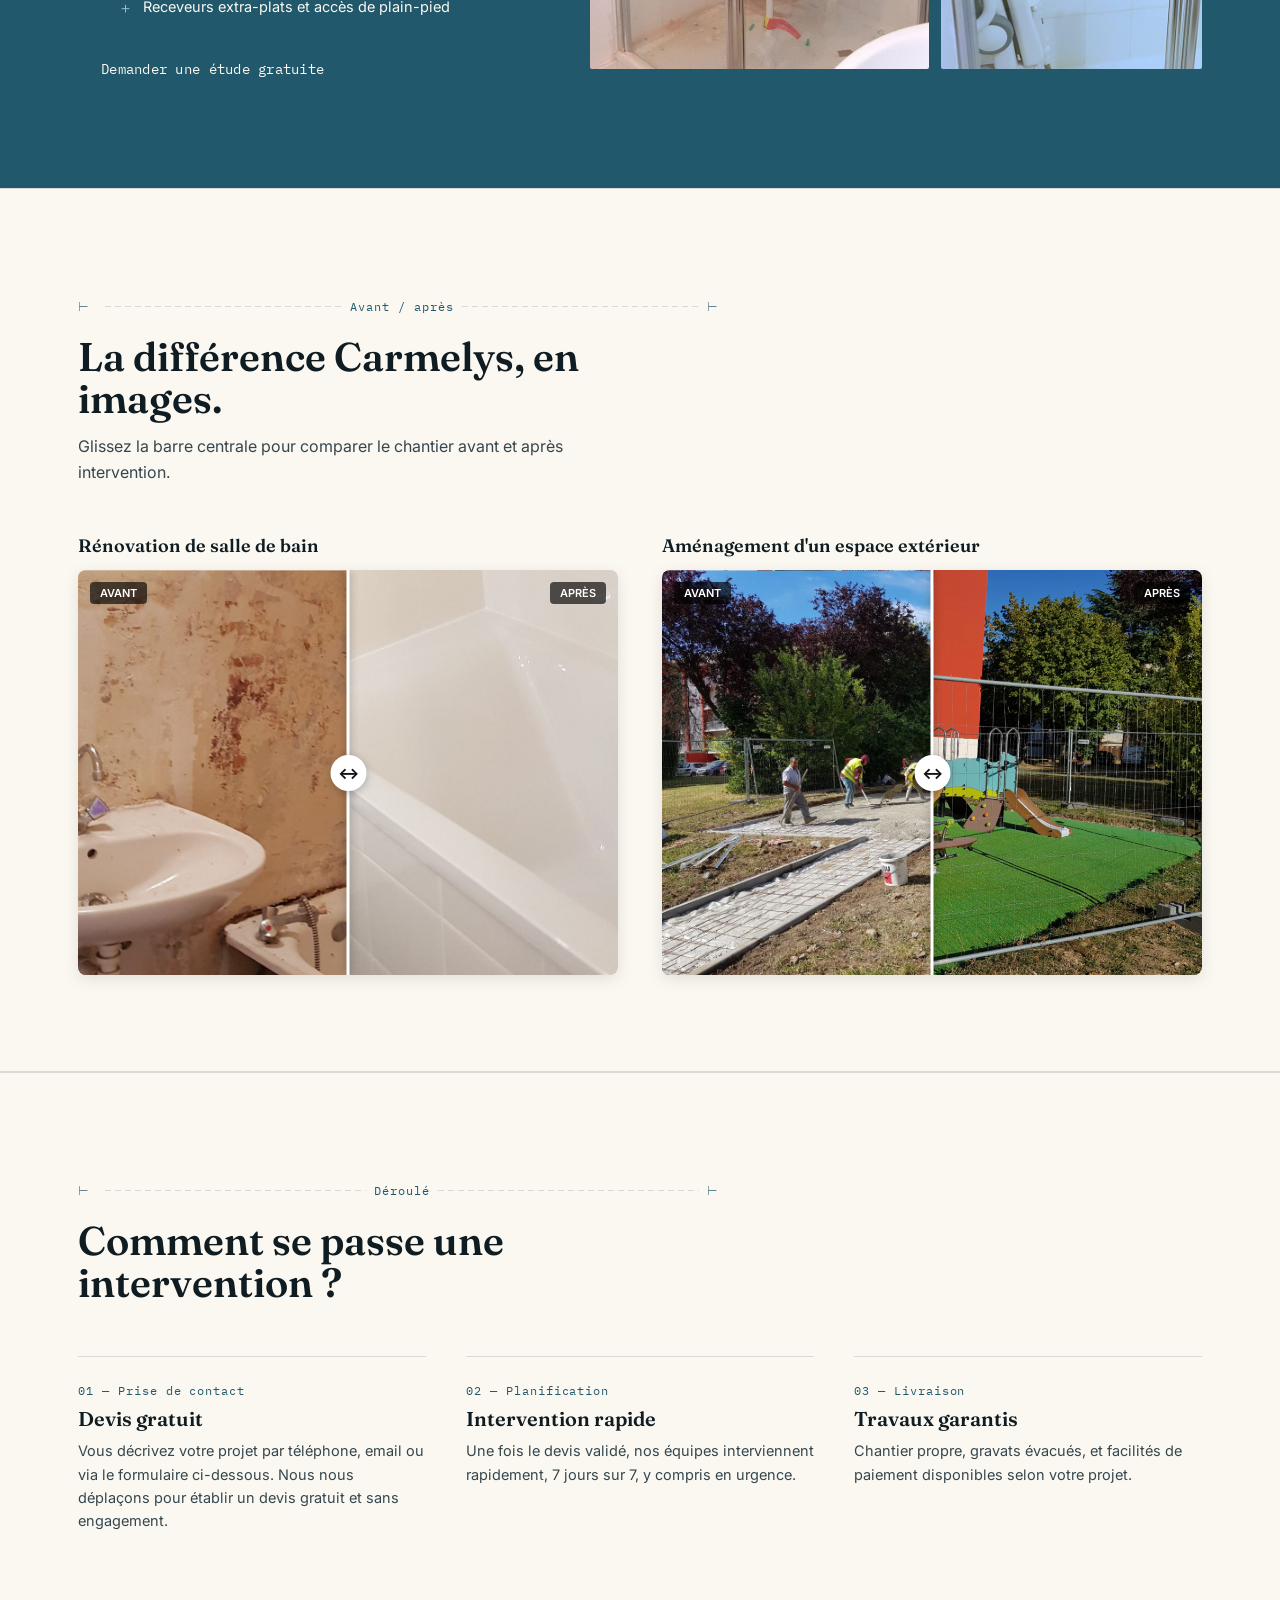
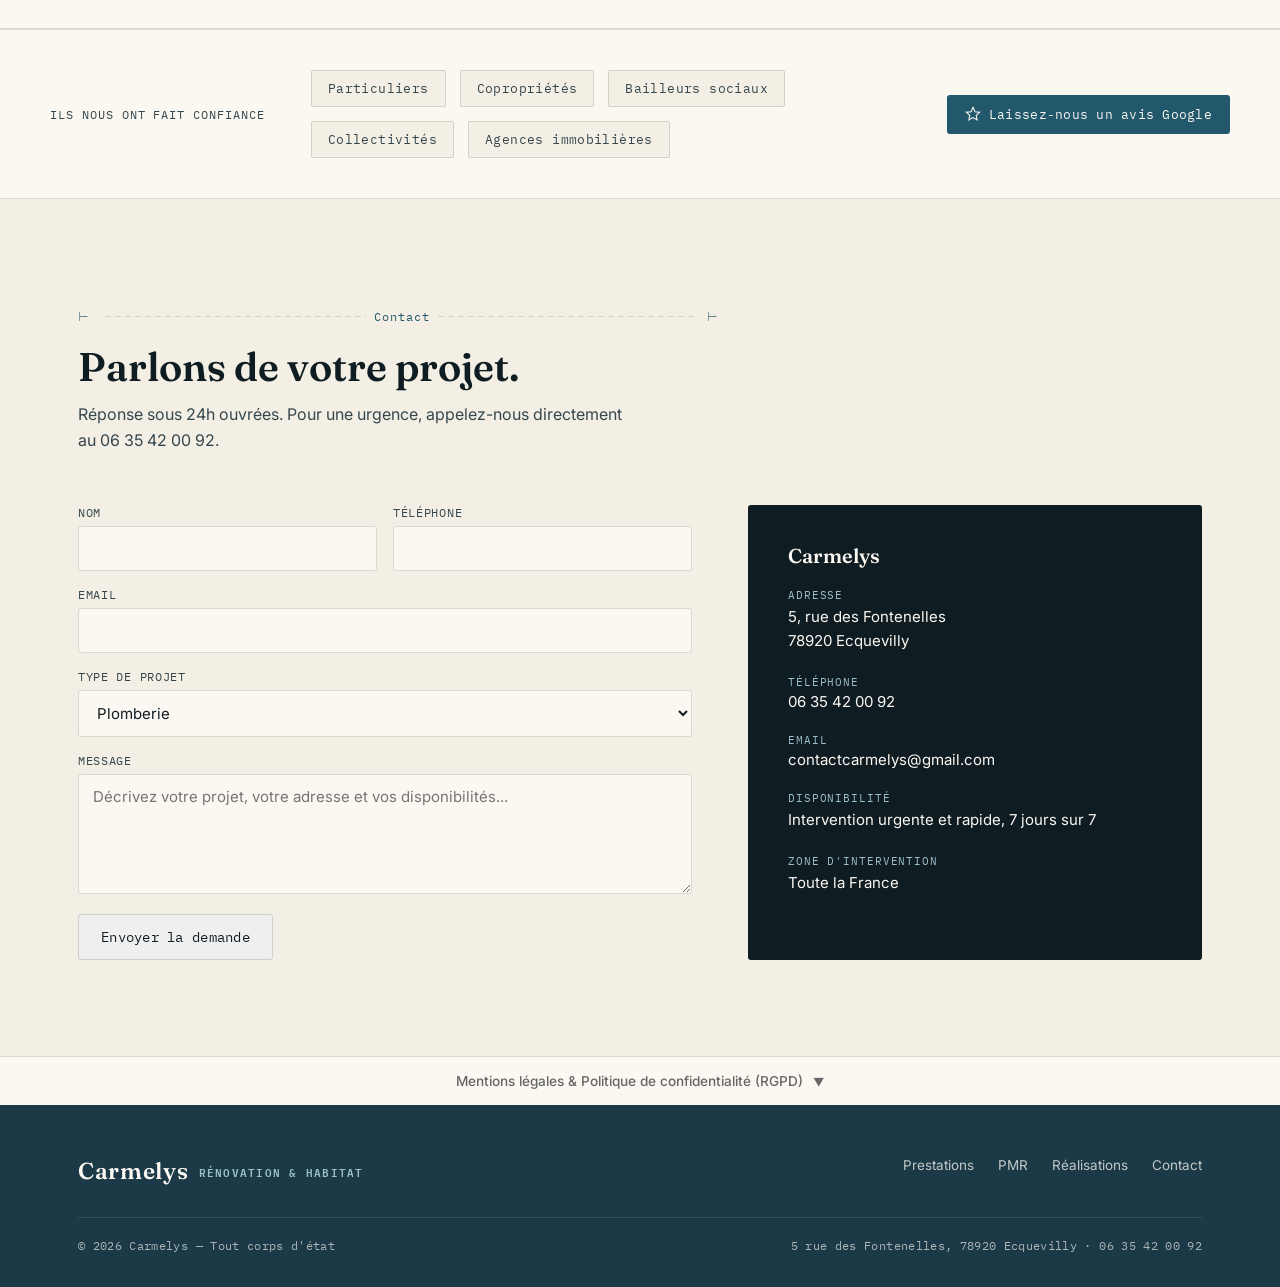
==== commit e7a2694a: "Update index.html" ====
--- a/index.html
+++ b/index.html
@@ -53,7 +53,7 @@
         </div>
       </div>
       <div class="hero-stats">
-        <div class="hero-stat"><b>2018</b><span>Création de l'entreprise</span></div>
+        <div class="hero-stat"><b>2017</b><span>Création de l'entreprise</span></div>
         <div class="hero-stat"><b>7j/7</b><span>Intervention urgente &amp; rapide</span></div>
         <div class="hero-stat"><b>FR</b><span>Intervention dans toute la France</span></div>
       </div>
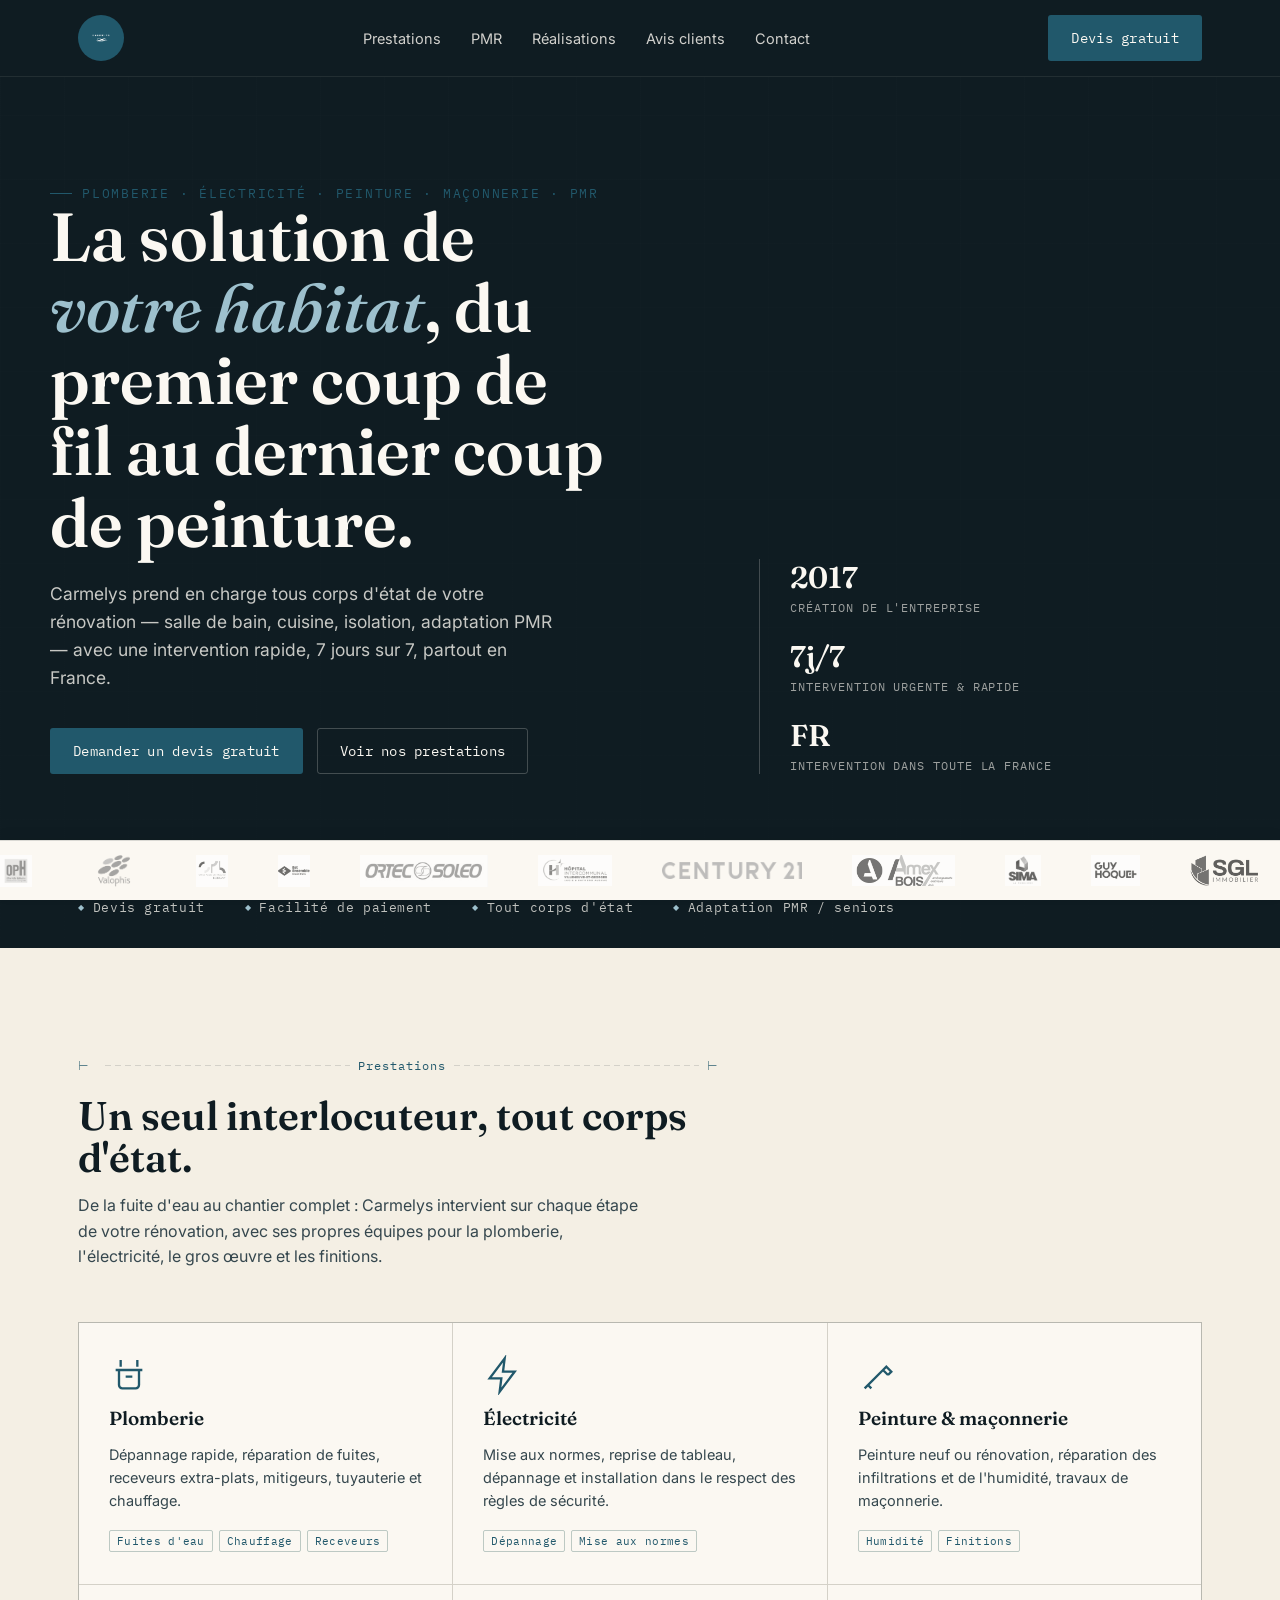
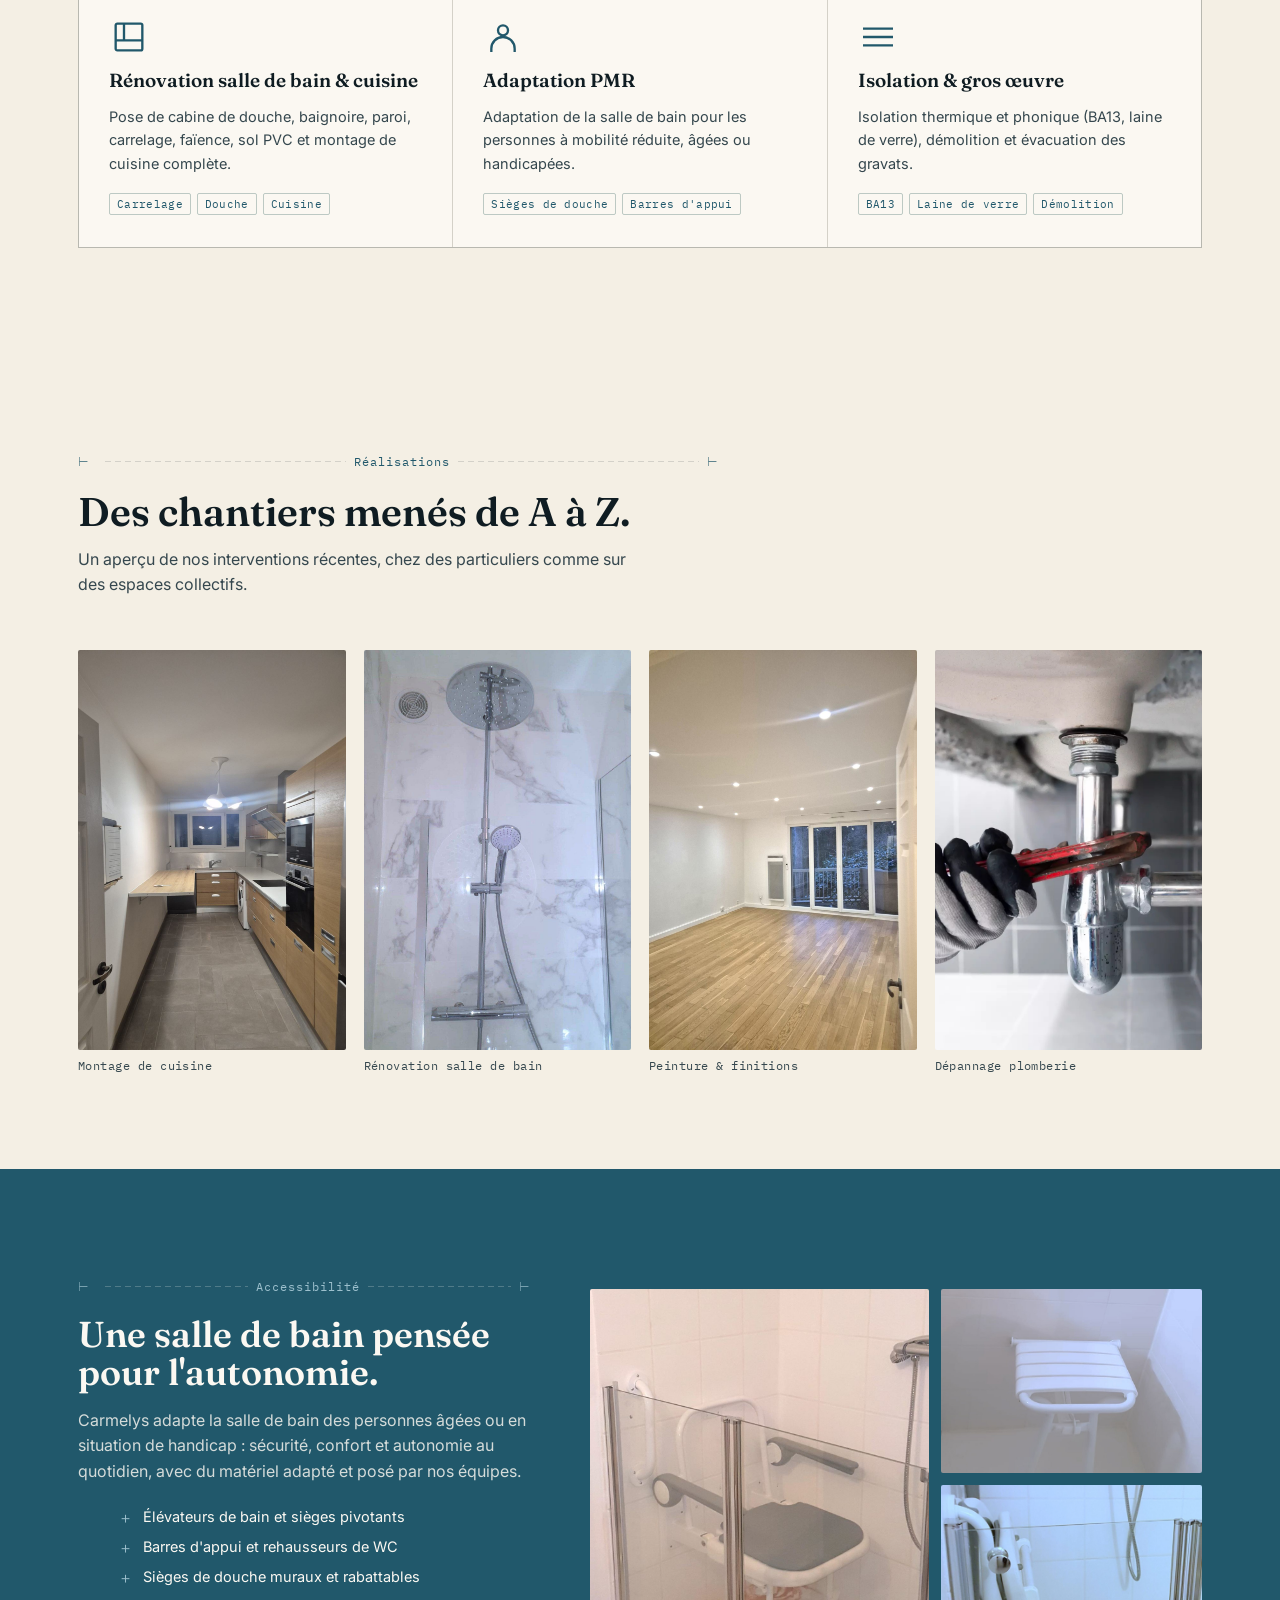
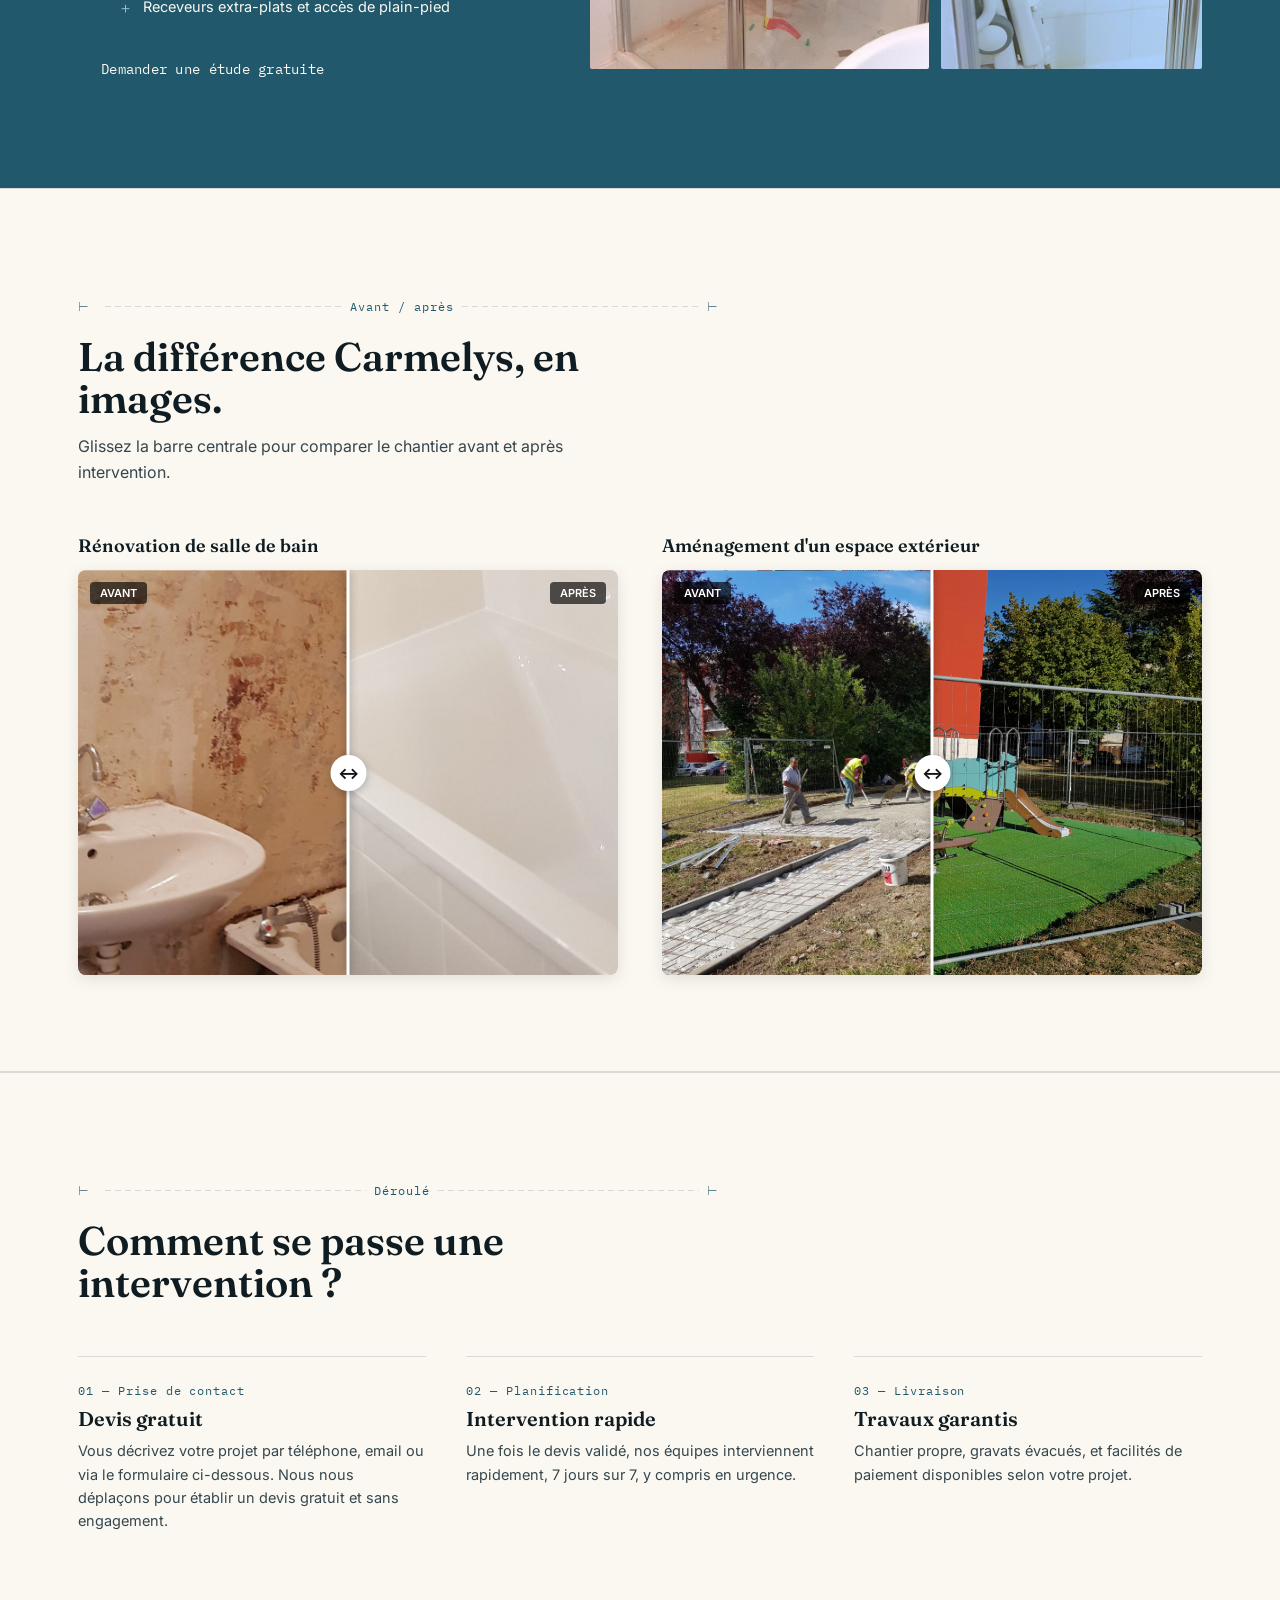
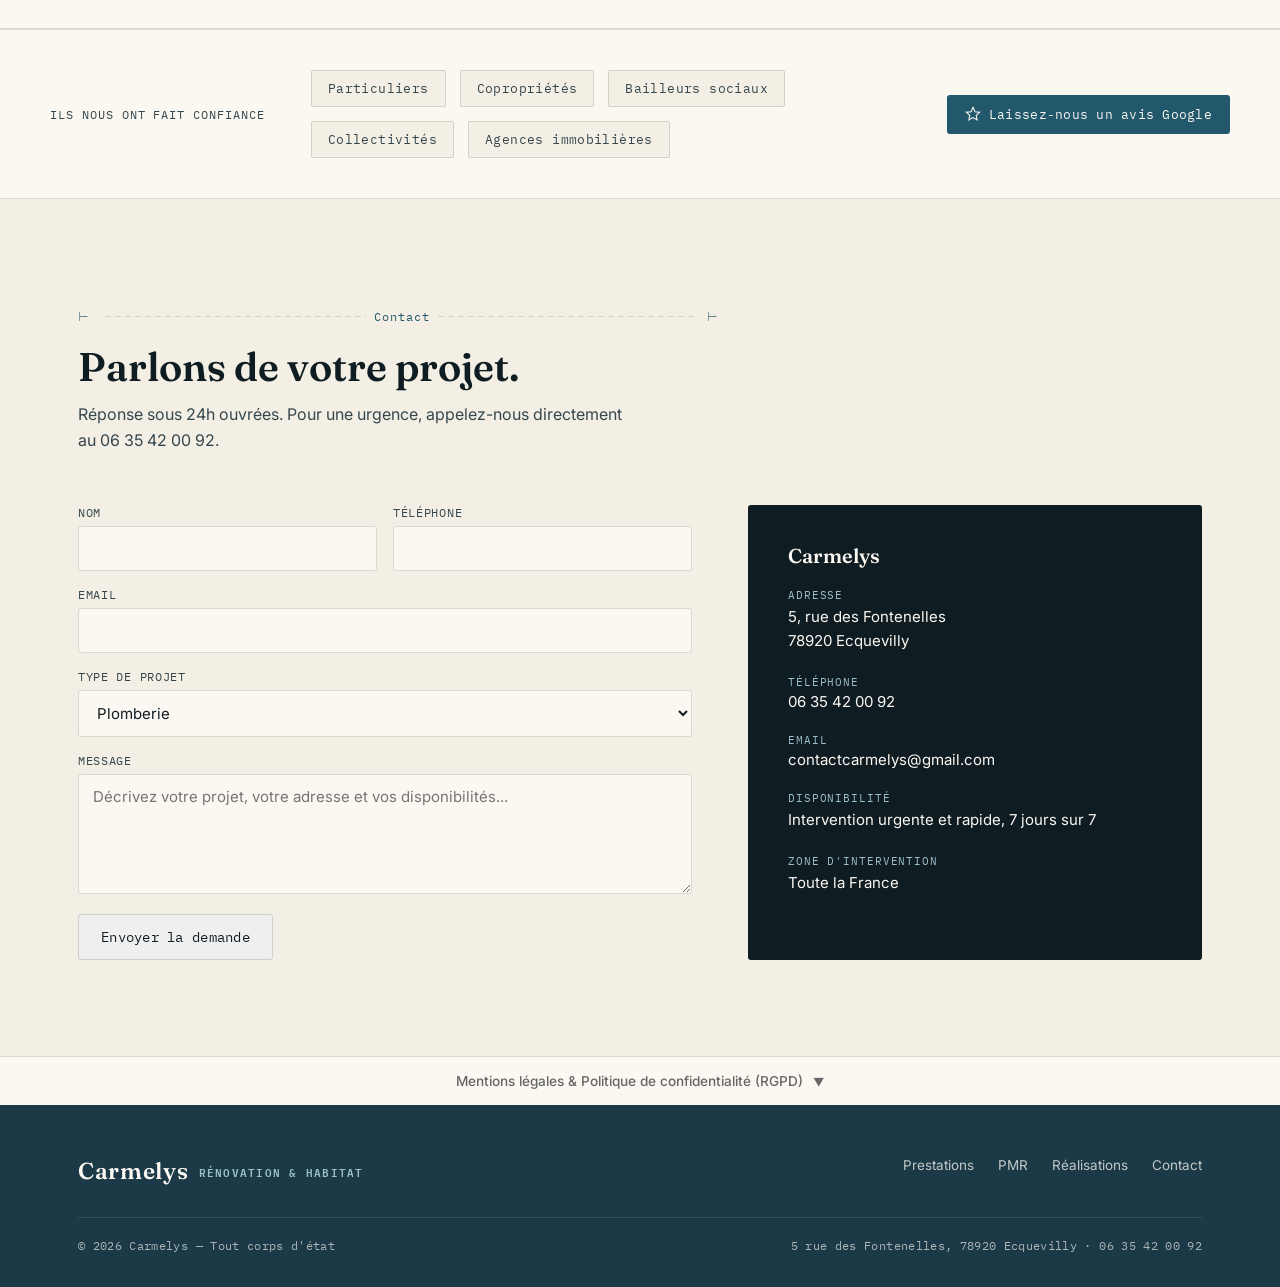
==== commit 9ffc20b3: "Update index.html redirection" ====
--- a/index.html
+++ b/index.html
@@ -266,7 +266,7 @@
   </section>
 
   <!-- CONTACT -->
-  <section id="contact">
+<section id="contact">
     <div class="wrap">
       <div class="section-head">
         <div class="dimline"><span></span><span class="rule"></span><span>Contact</span><span class="rule"></span></div>
@@ -278,6 +278,7 @@
         <form class="contact-form" id="carmelys-form" action="https://formsubmit.co/contactcarmelys@gmail.com" method="POST">
           <input type="hidden" name="_subject" value="Nouvelle demande de devis - site Carmelys">
           <input type="hidden" name="_captcha" value="false">
+          <input type="hidden" name="_next" value="https://carmelys.fr/merci.html">
           <input type="text" name="_honey" style="display:none" tabindex="-1" autocomplete="off">
           <div class="form-row">
             <div>
@@ -312,7 +313,6 @@
           </div>
           <button class="btn btn-dark" type="submit" style="justify-self:start;">Envoyer la demande</button>
         </form>
-
         <div class="contact-card">
           <h3>Carmelys</h3>
           <div class="contact-item">
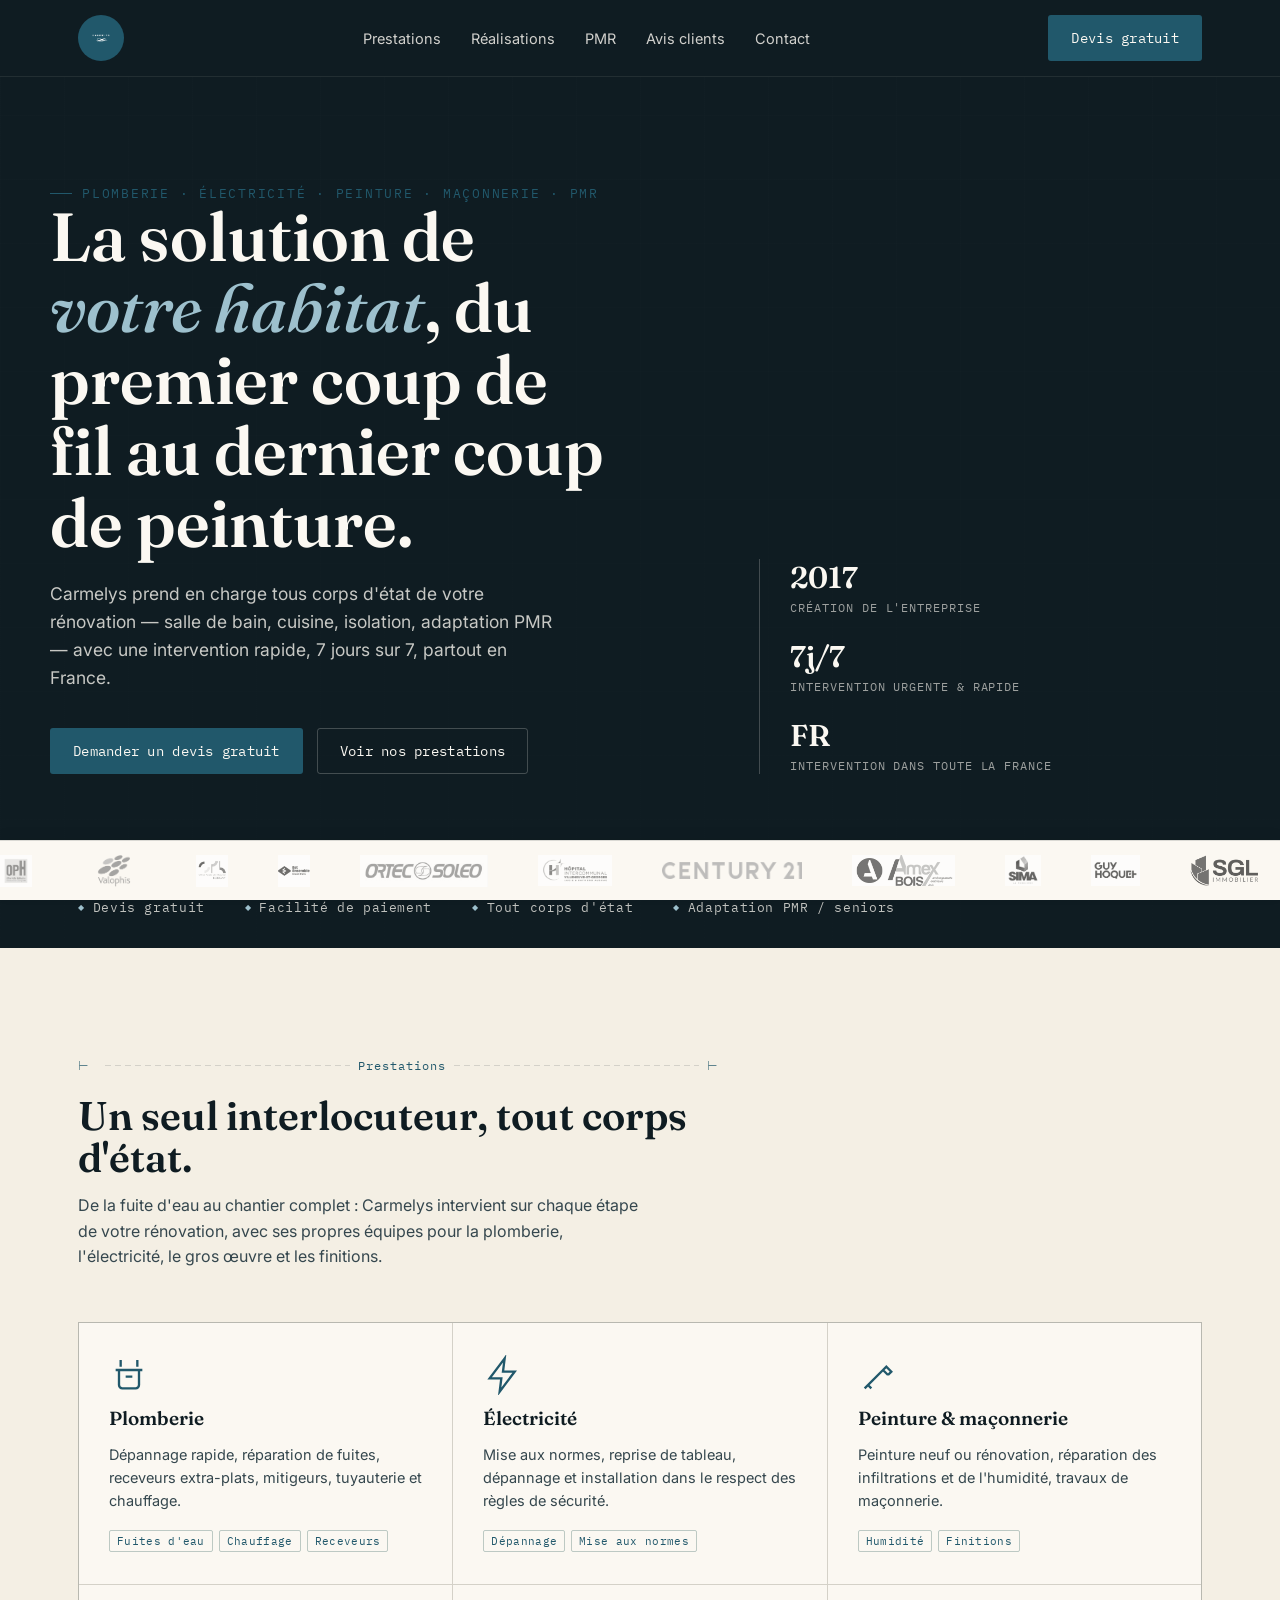
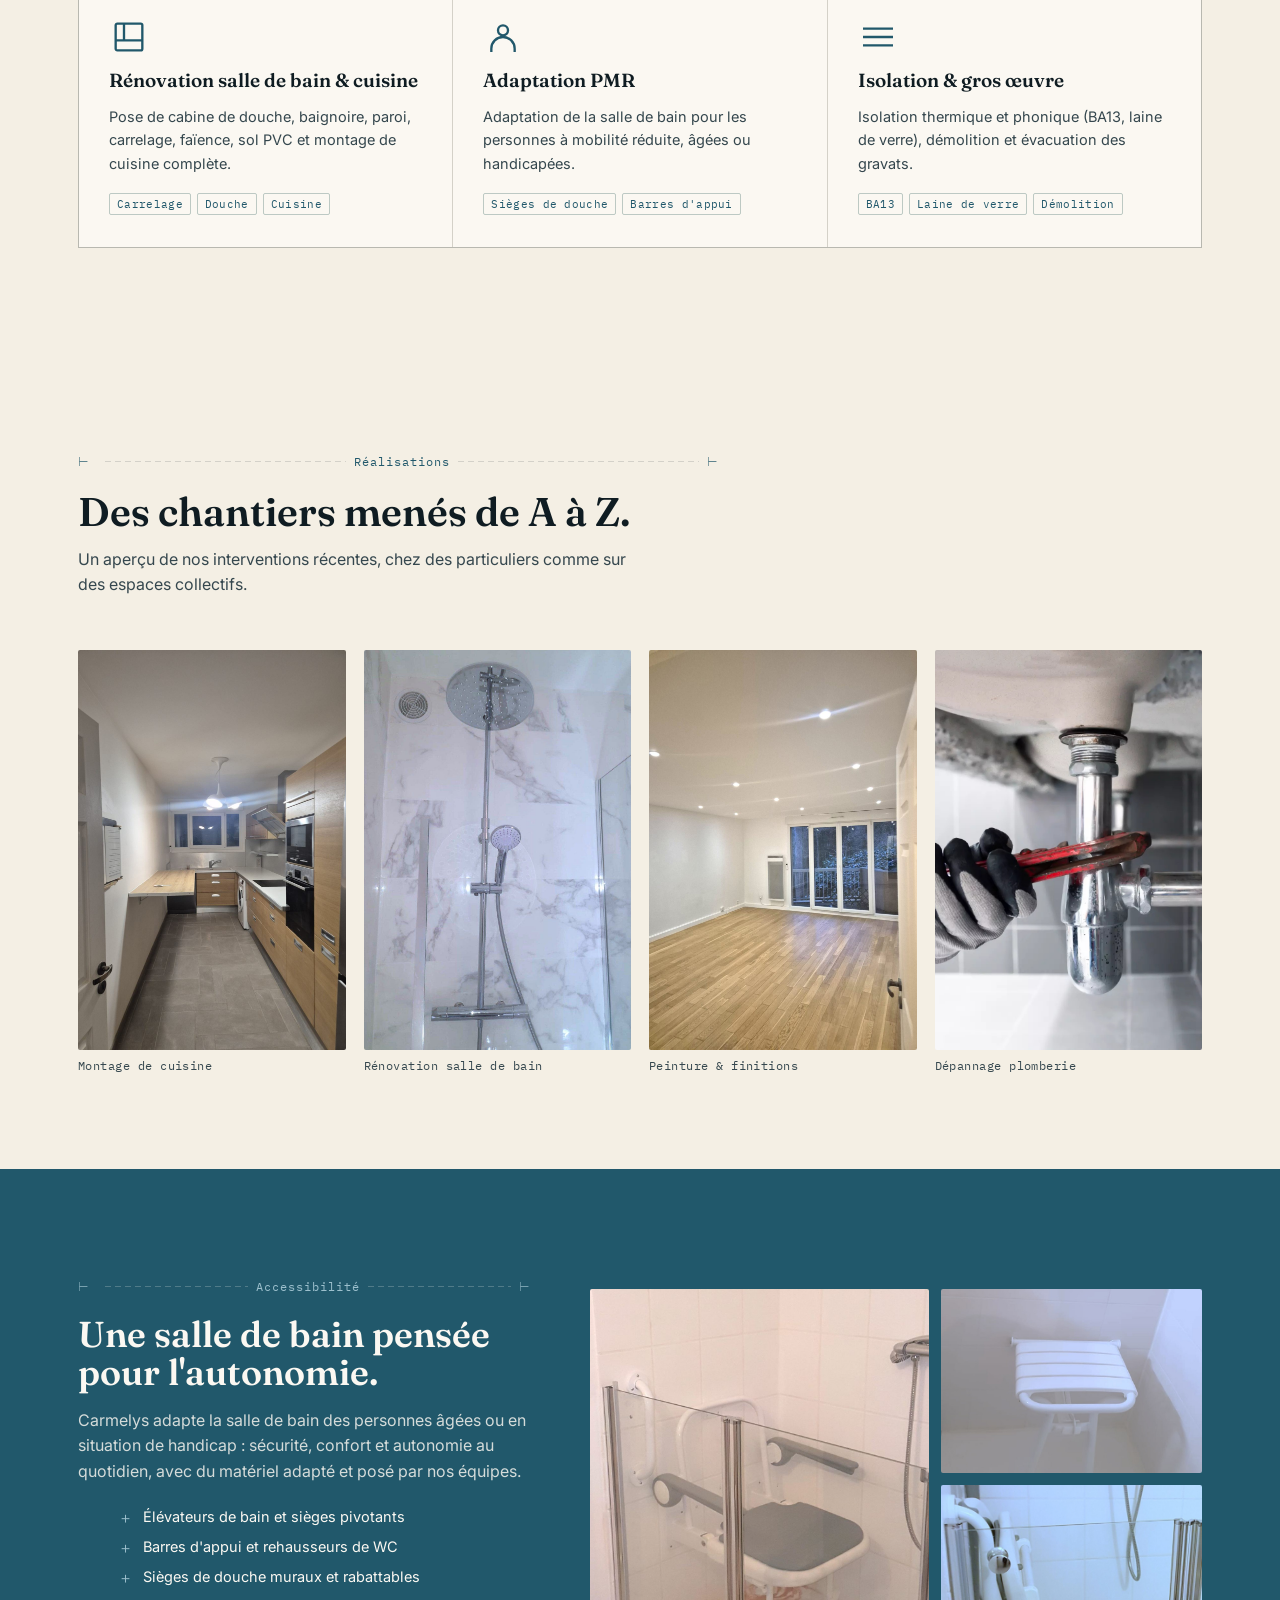
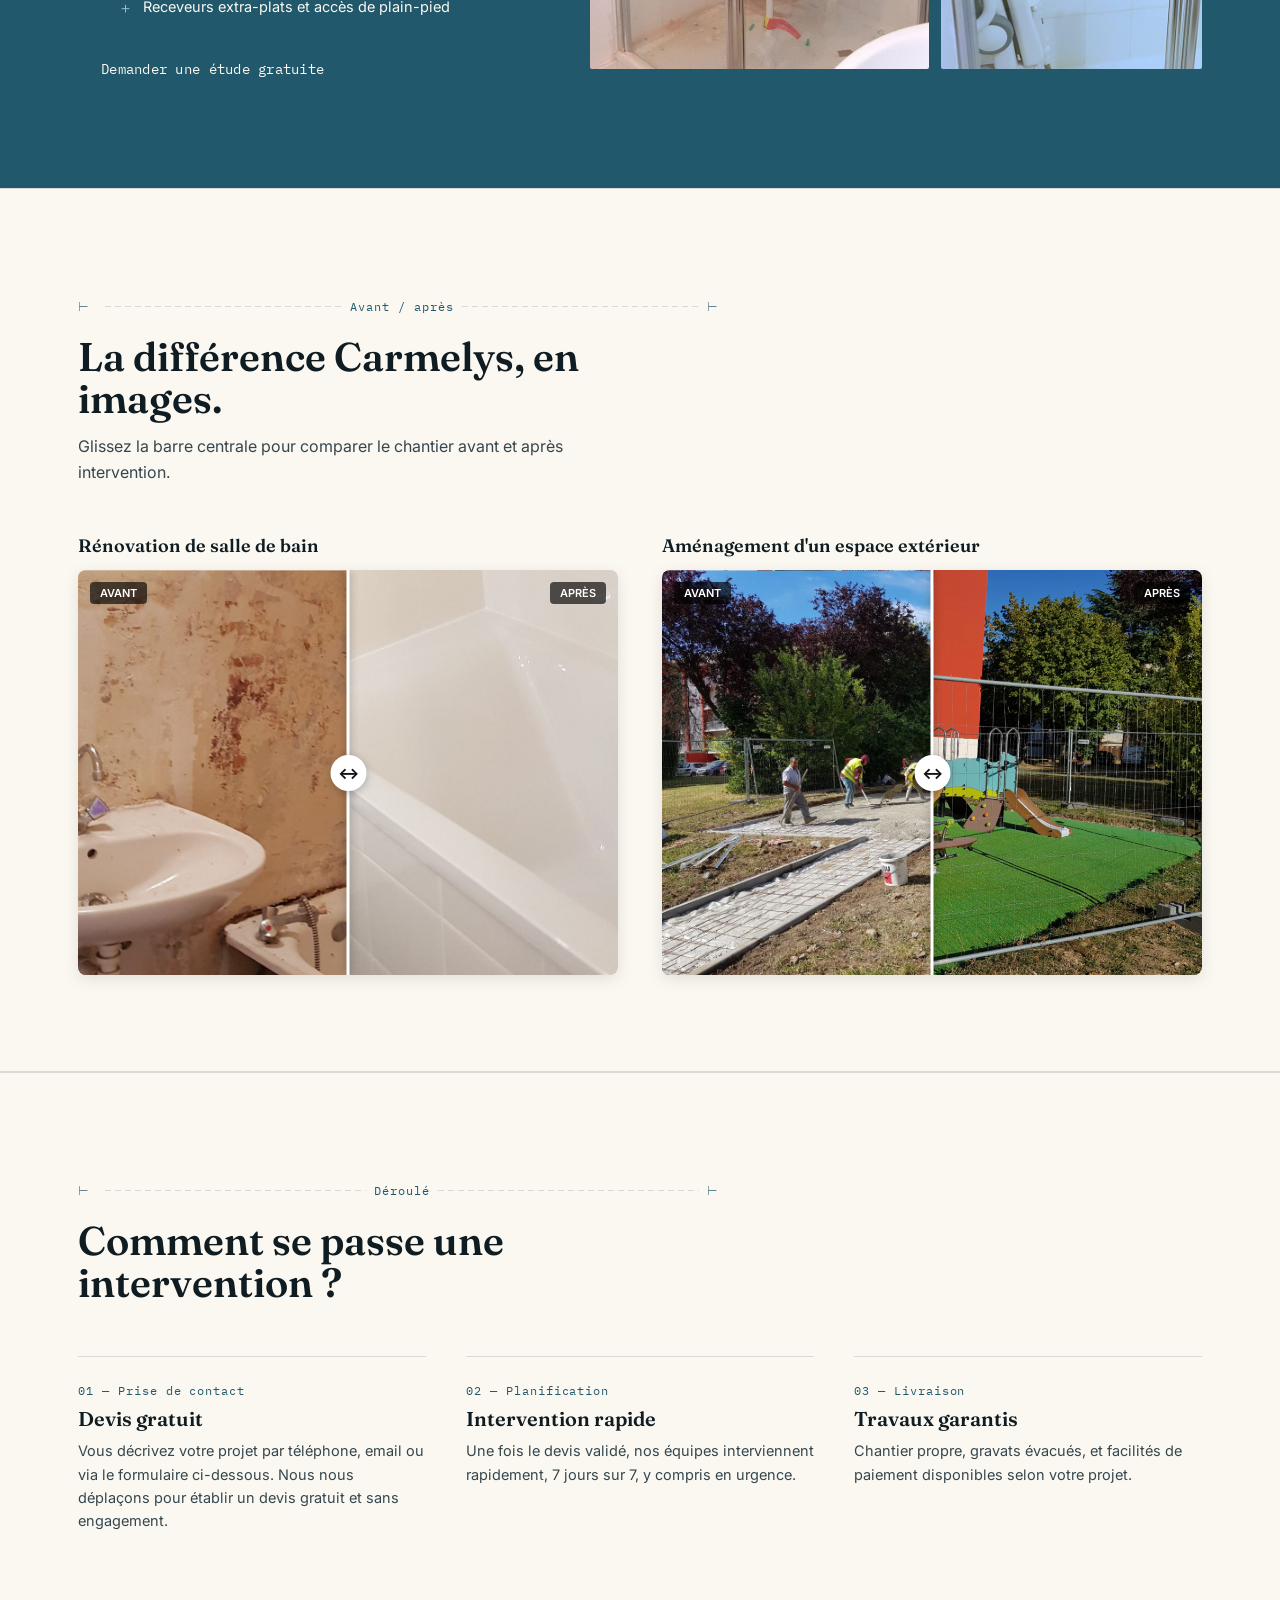
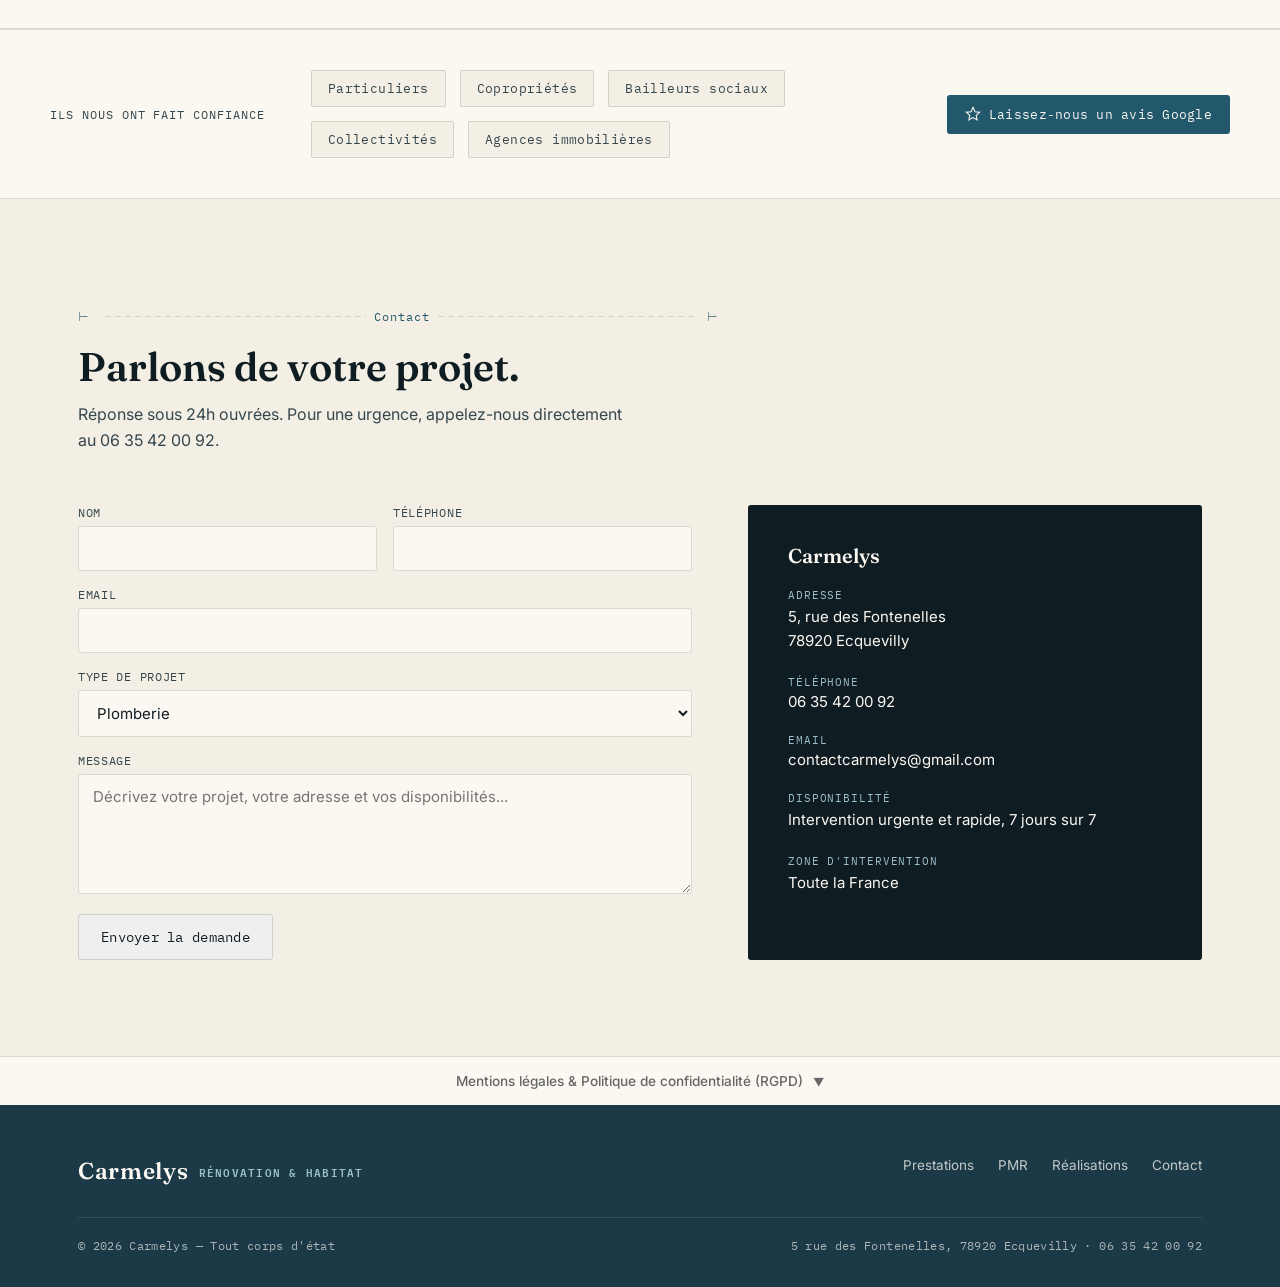
==== commit ace50c6d: "Update index.html" ====
--- a/index.html
+++ b/index.html
@@ -3,7 +3,7 @@
 <head>
 <meta charset="UTF-8">
 <meta name="viewport" content="width=device-width, initial-scale=1.0">
-<title>Carmelys — Rénovation & adaptation de l'habitat | Ecquevilly</title>
+<title>Carmelys | Rénovation & adaptation de l'habitat </title>
 <meta name="description" content="Carmelys : plomberie, électricité, peinture, maçonnerie, rénovation de salle de bain et cuisine, adaptation PMR. Intervention rapide, 7j/7, dans toute la France. Devis gratuit.">
 <link rel="preconnect" href="https://fonts.googleapis.com">
 <link rel="preconnect" href="https://fonts.gstatic.com" crossorigin>
@@ -17,8 +17,8 @@
     <a href="#top" class="logo"><img src="assets/img/logo.png" alt="Carmelys" class="logo-mark"></a>
     <ul class="nav-links">
       <li><a href="#prestations">Prestations</a></li>
+      <li><a href="#realisations">Réalisations</a></li>
       <li><a href="#pmr">PMR</a></li>
-      <li><a href="#realisations">Réalisations</a></li>
       <li><a href="#confiance">Avis clients</a></li>
       <li><a href="#contact">Contact</a></li>
     </ul>
@@ -278,7 +278,8 @@
         <form class="contact-form" id="carmelys-form" action="https://formsubmit.co/contactcarmelys@gmail.com" method="POST">
           <input type="hidden" name="_subject" value="Nouvelle demande de devis - site Carmelys">
           <input type="hidden" name="_captcha" value="false">
-          <input type="hidden" name="_next" value="https://carmelys.fr/merci.html">
+          <!-- Redirection propre vers la racine du site (sans index.html) -->
+          <input type="hidden" name="_next" value="https://carmelys.fr/">
           <input type="text" name="_honey" style="display:none" tabindex="-1" autocomplete="off">
           <div class="form-row">
             <div>
@@ -313,6 +314,7 @@
           </div>
           <button class="btn btn-dark" type="submit" style="justify-self:start;">Envoyer la demande</button>
         </form>
+        
         <div class="contact-card">
           <h3>Carmelys</h3>
           <div class="contact-item">
